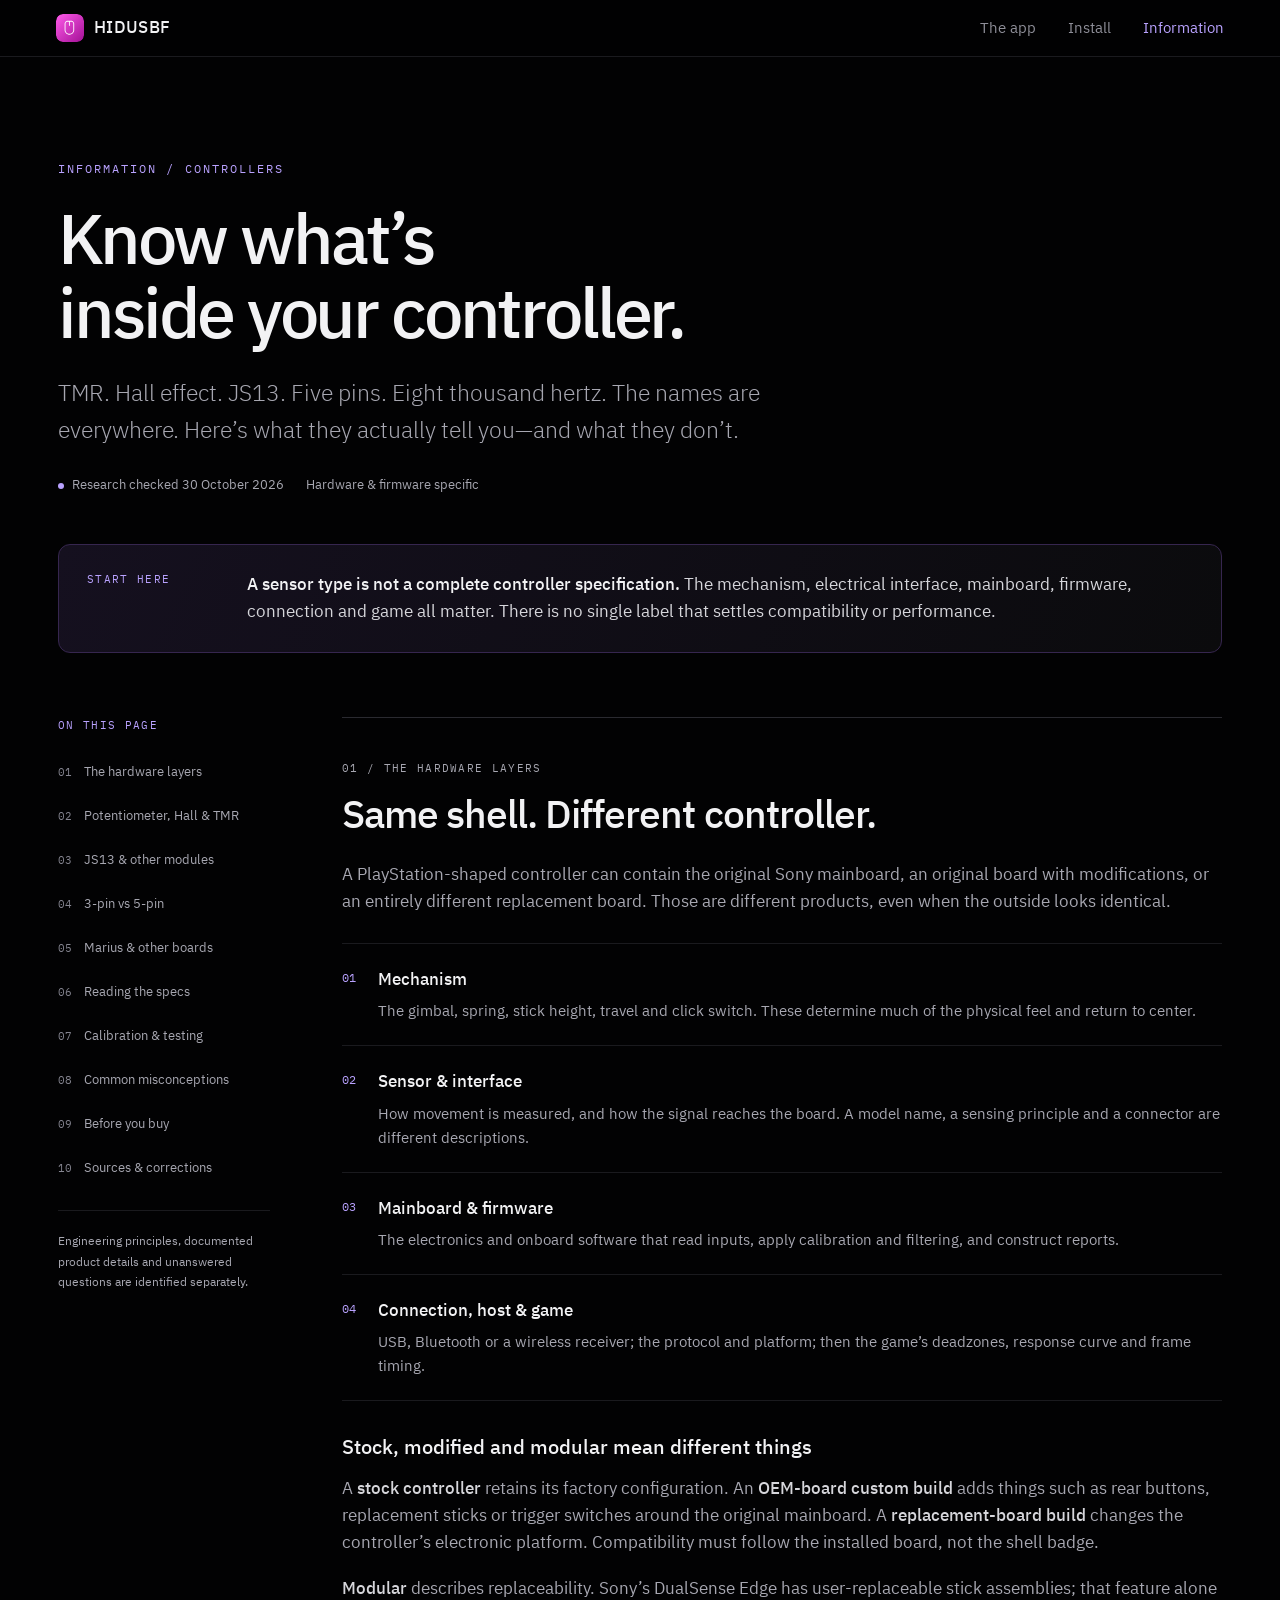
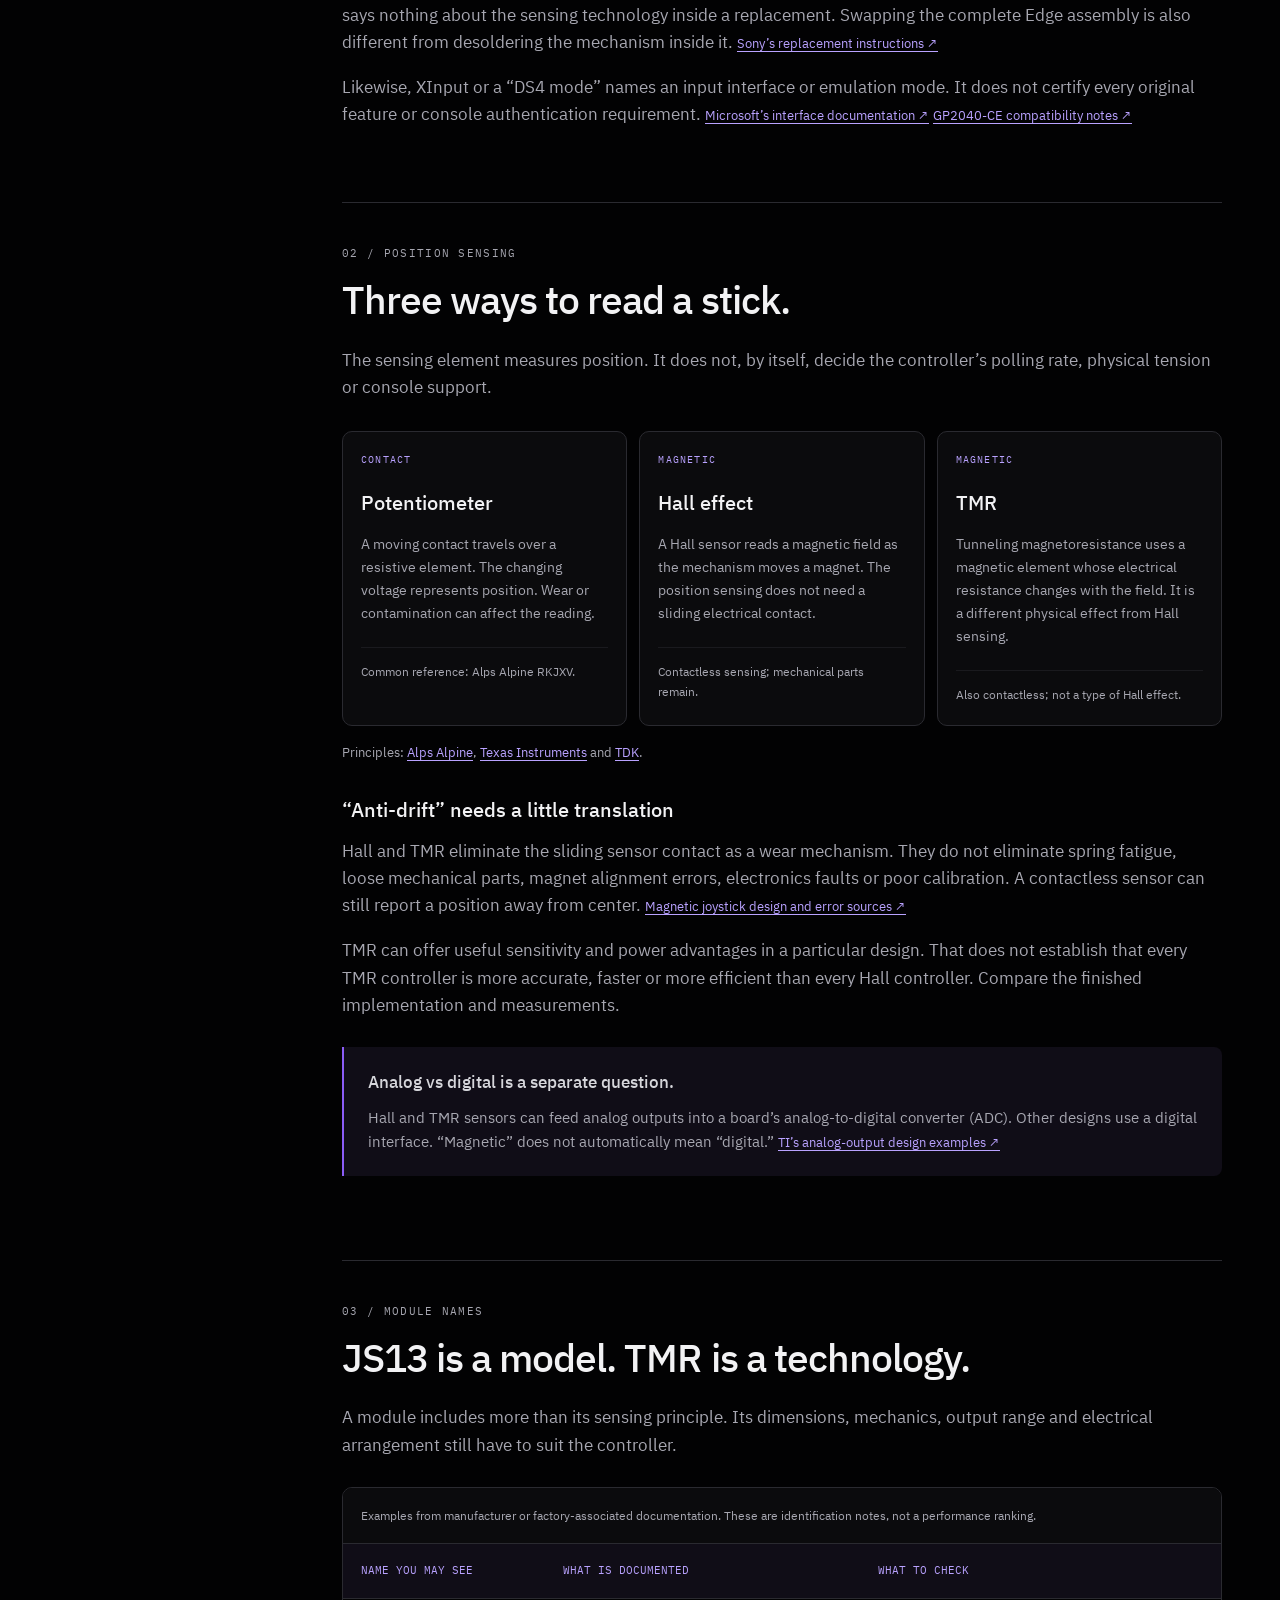
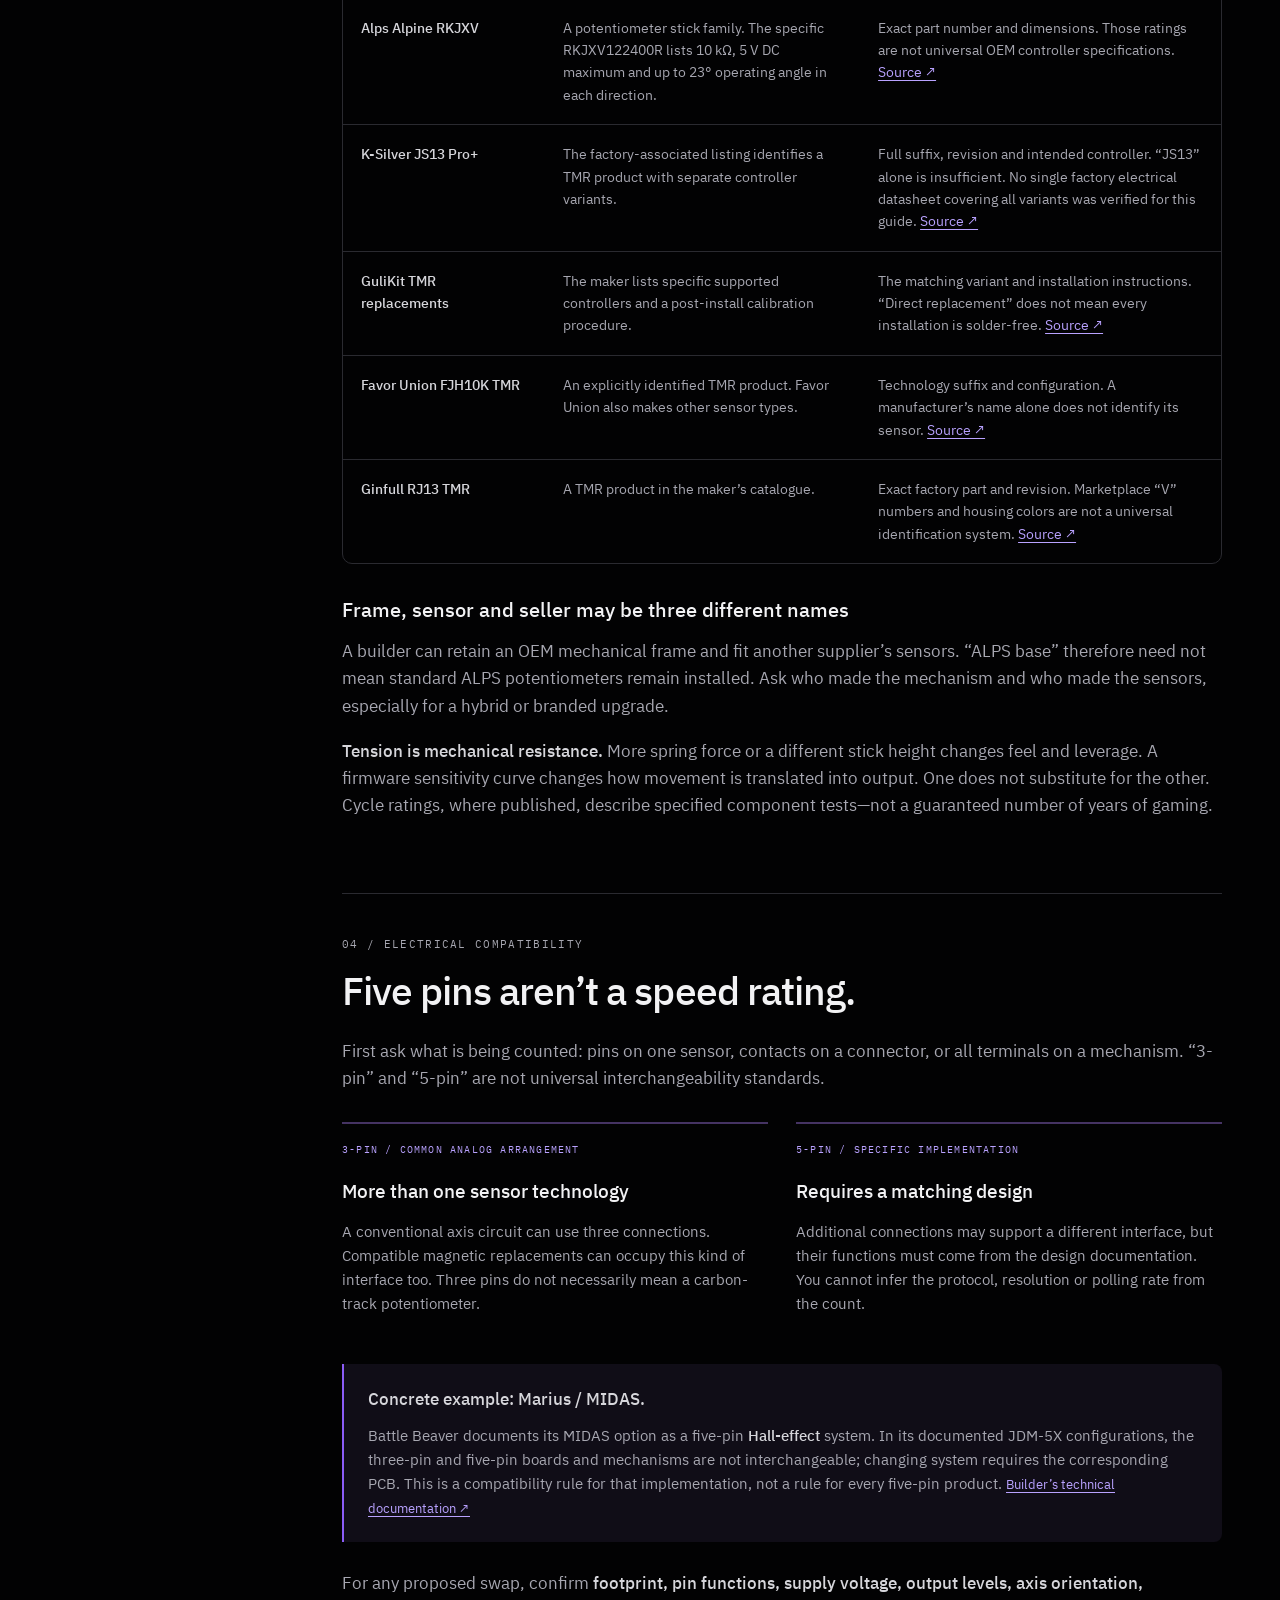
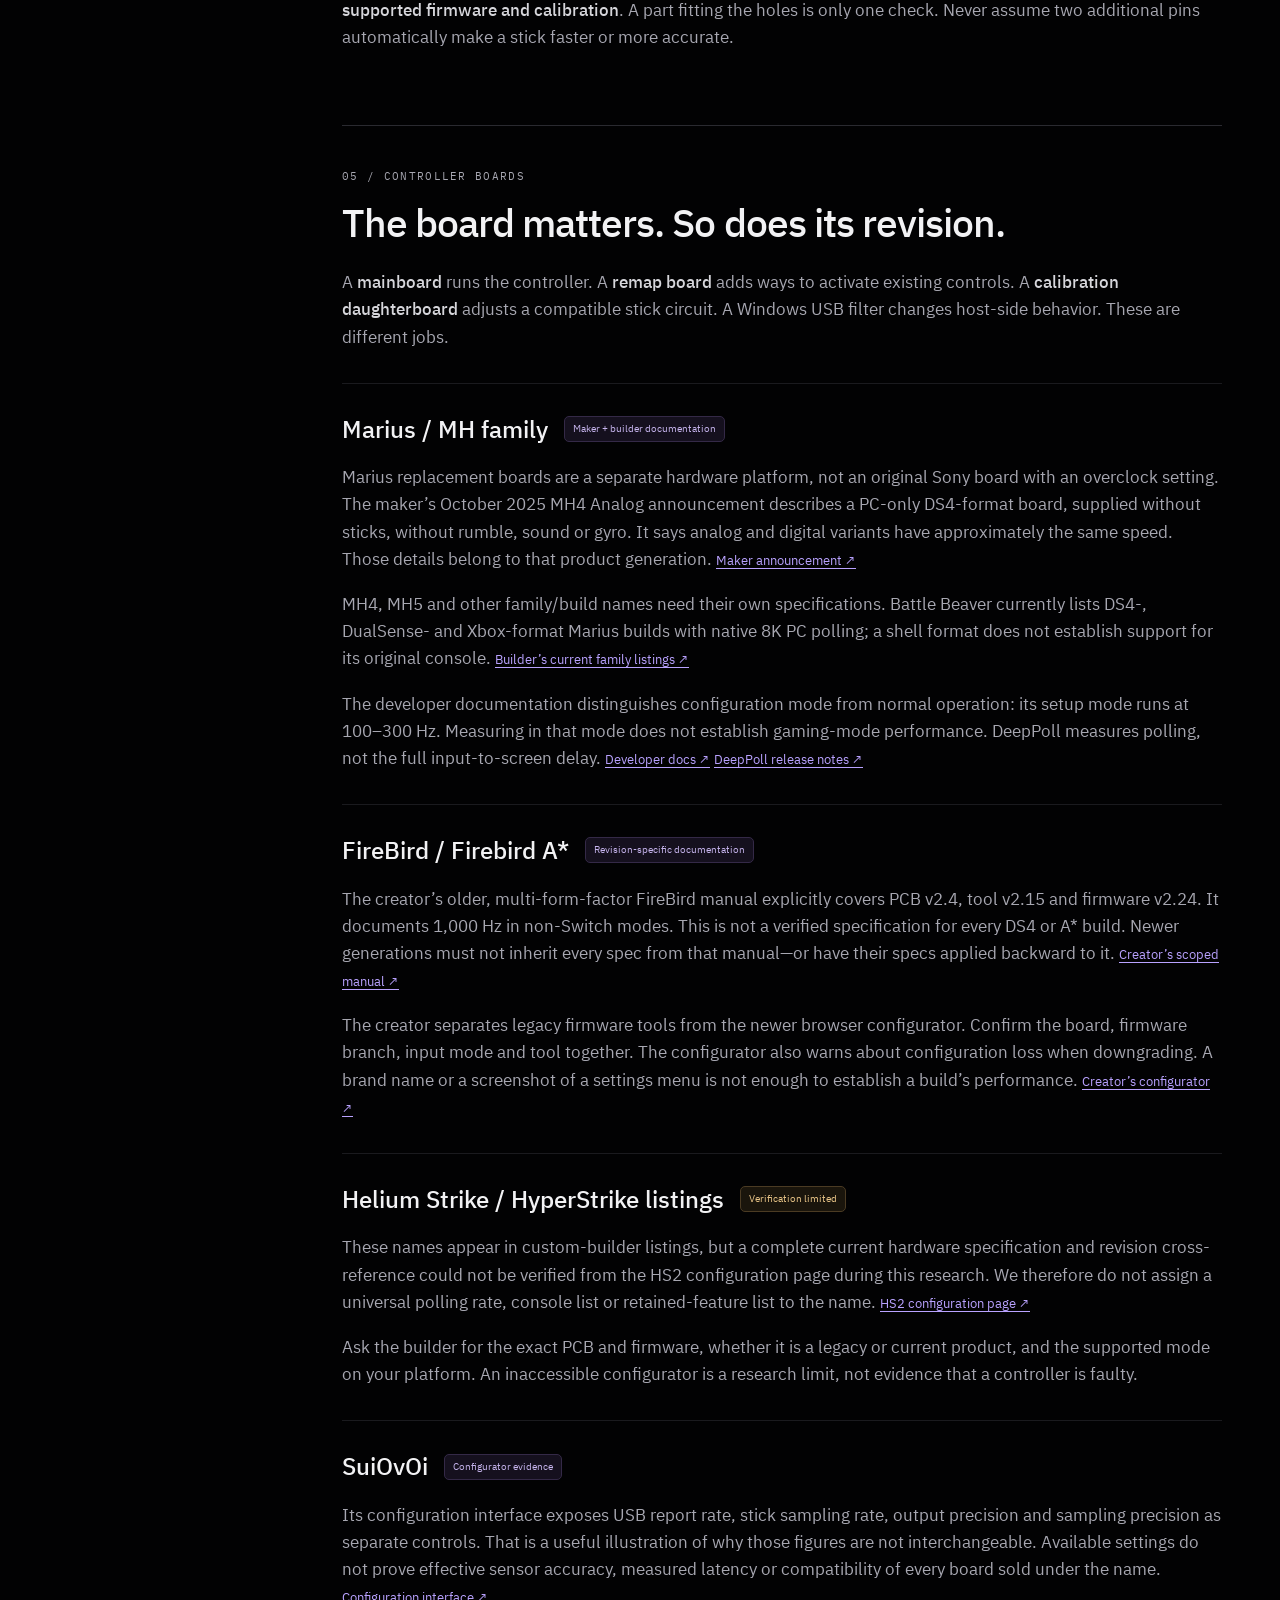
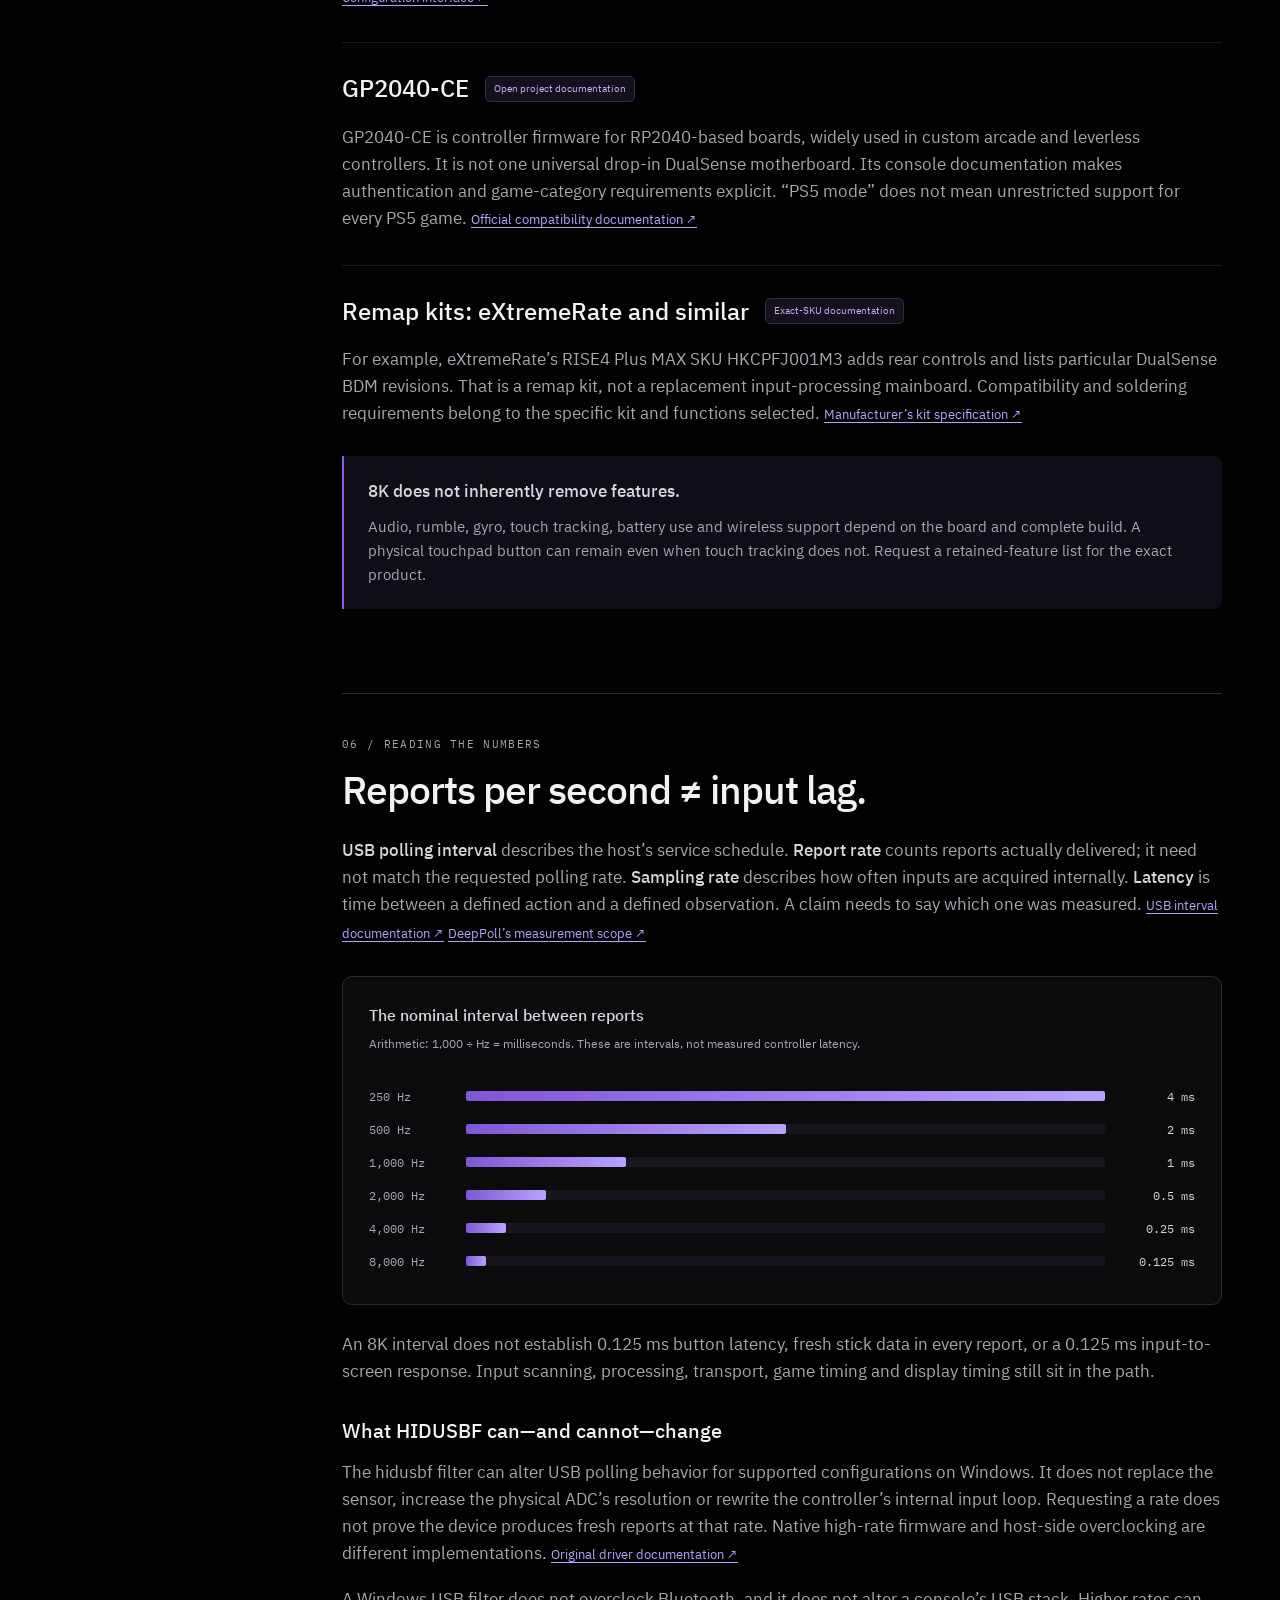
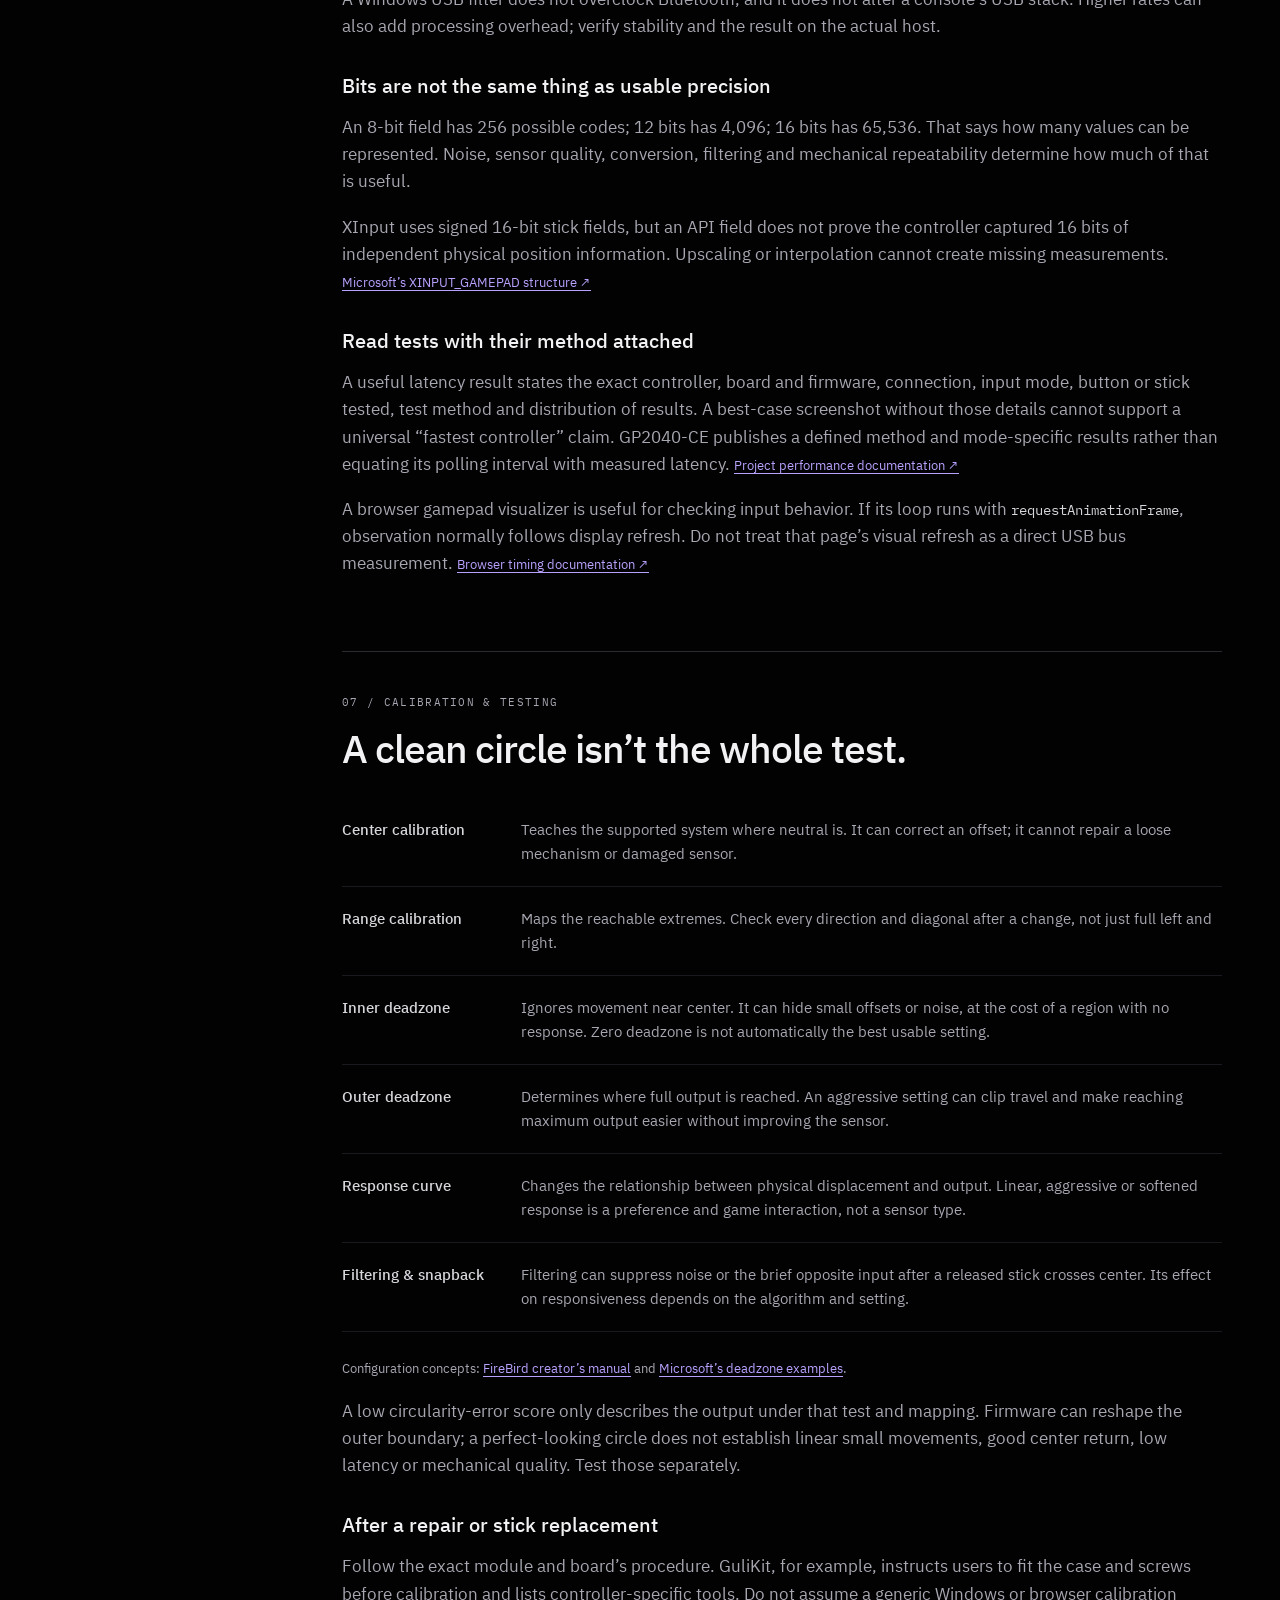
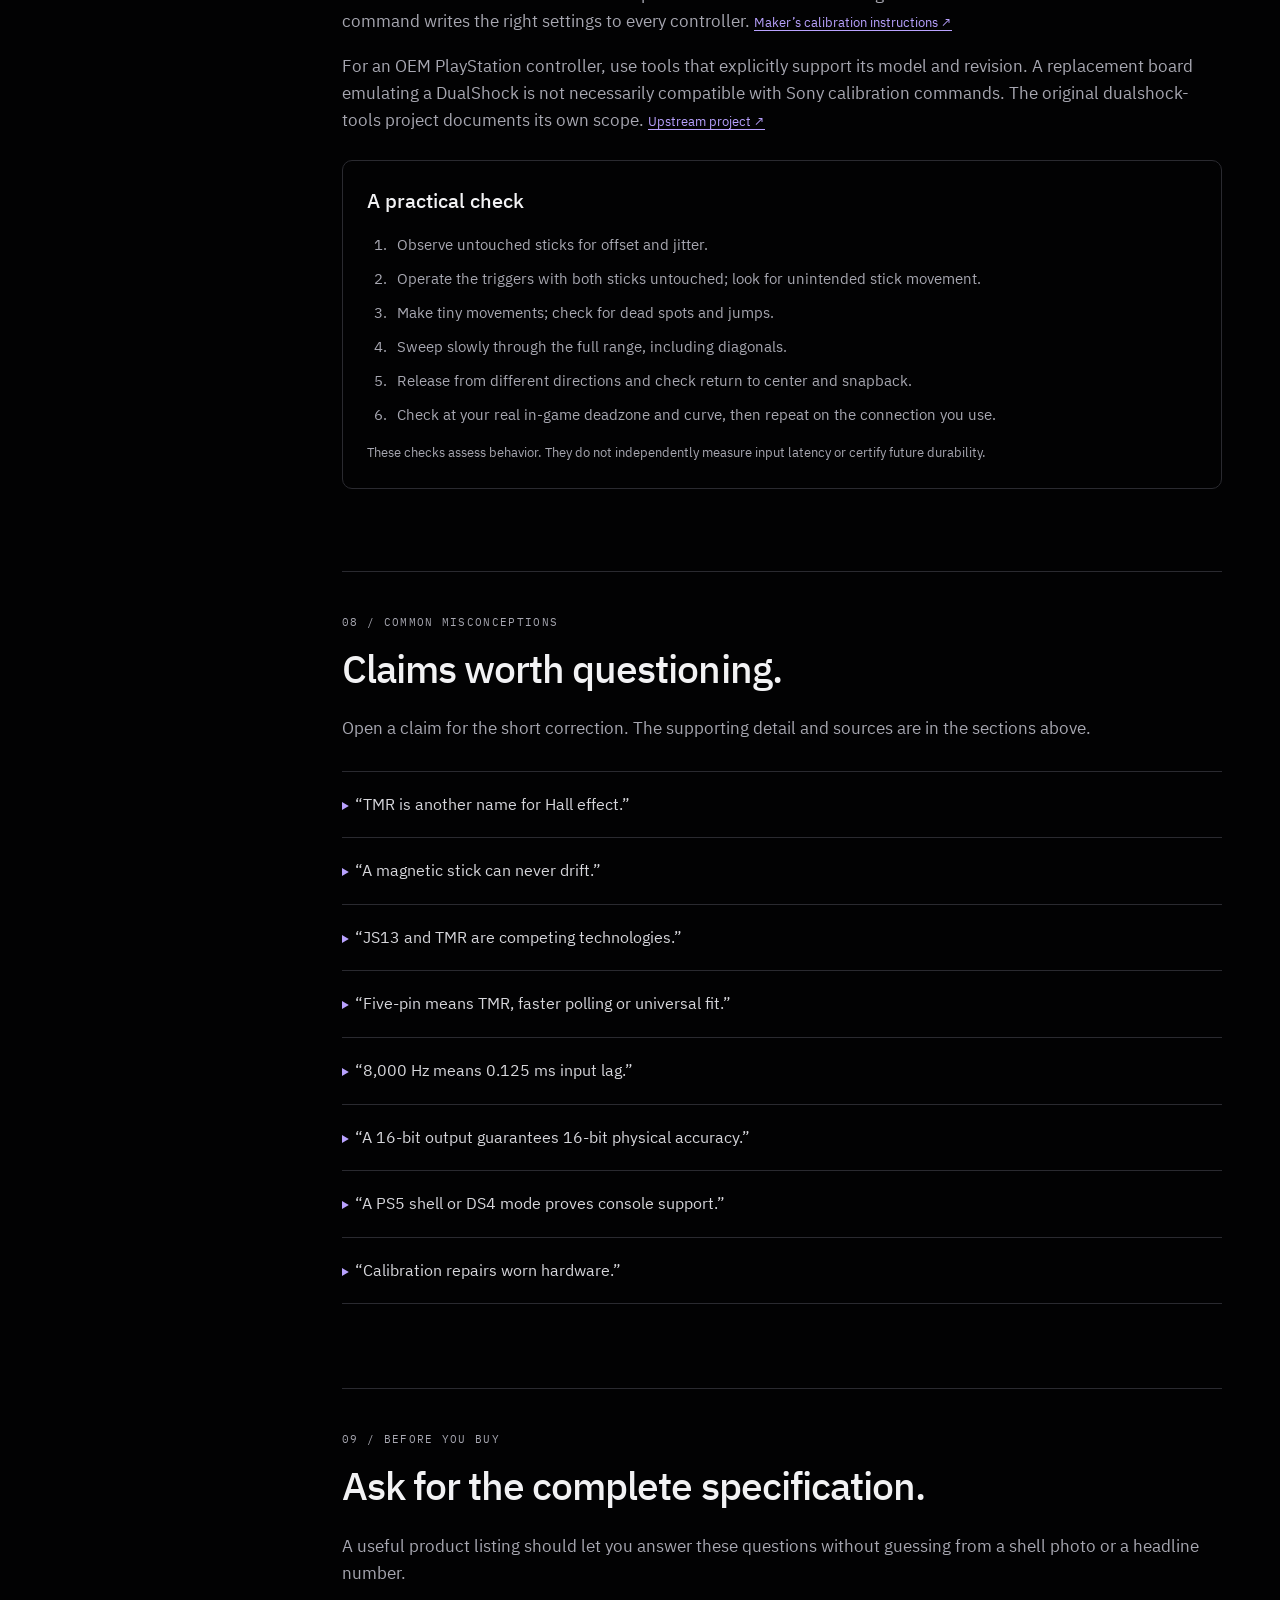
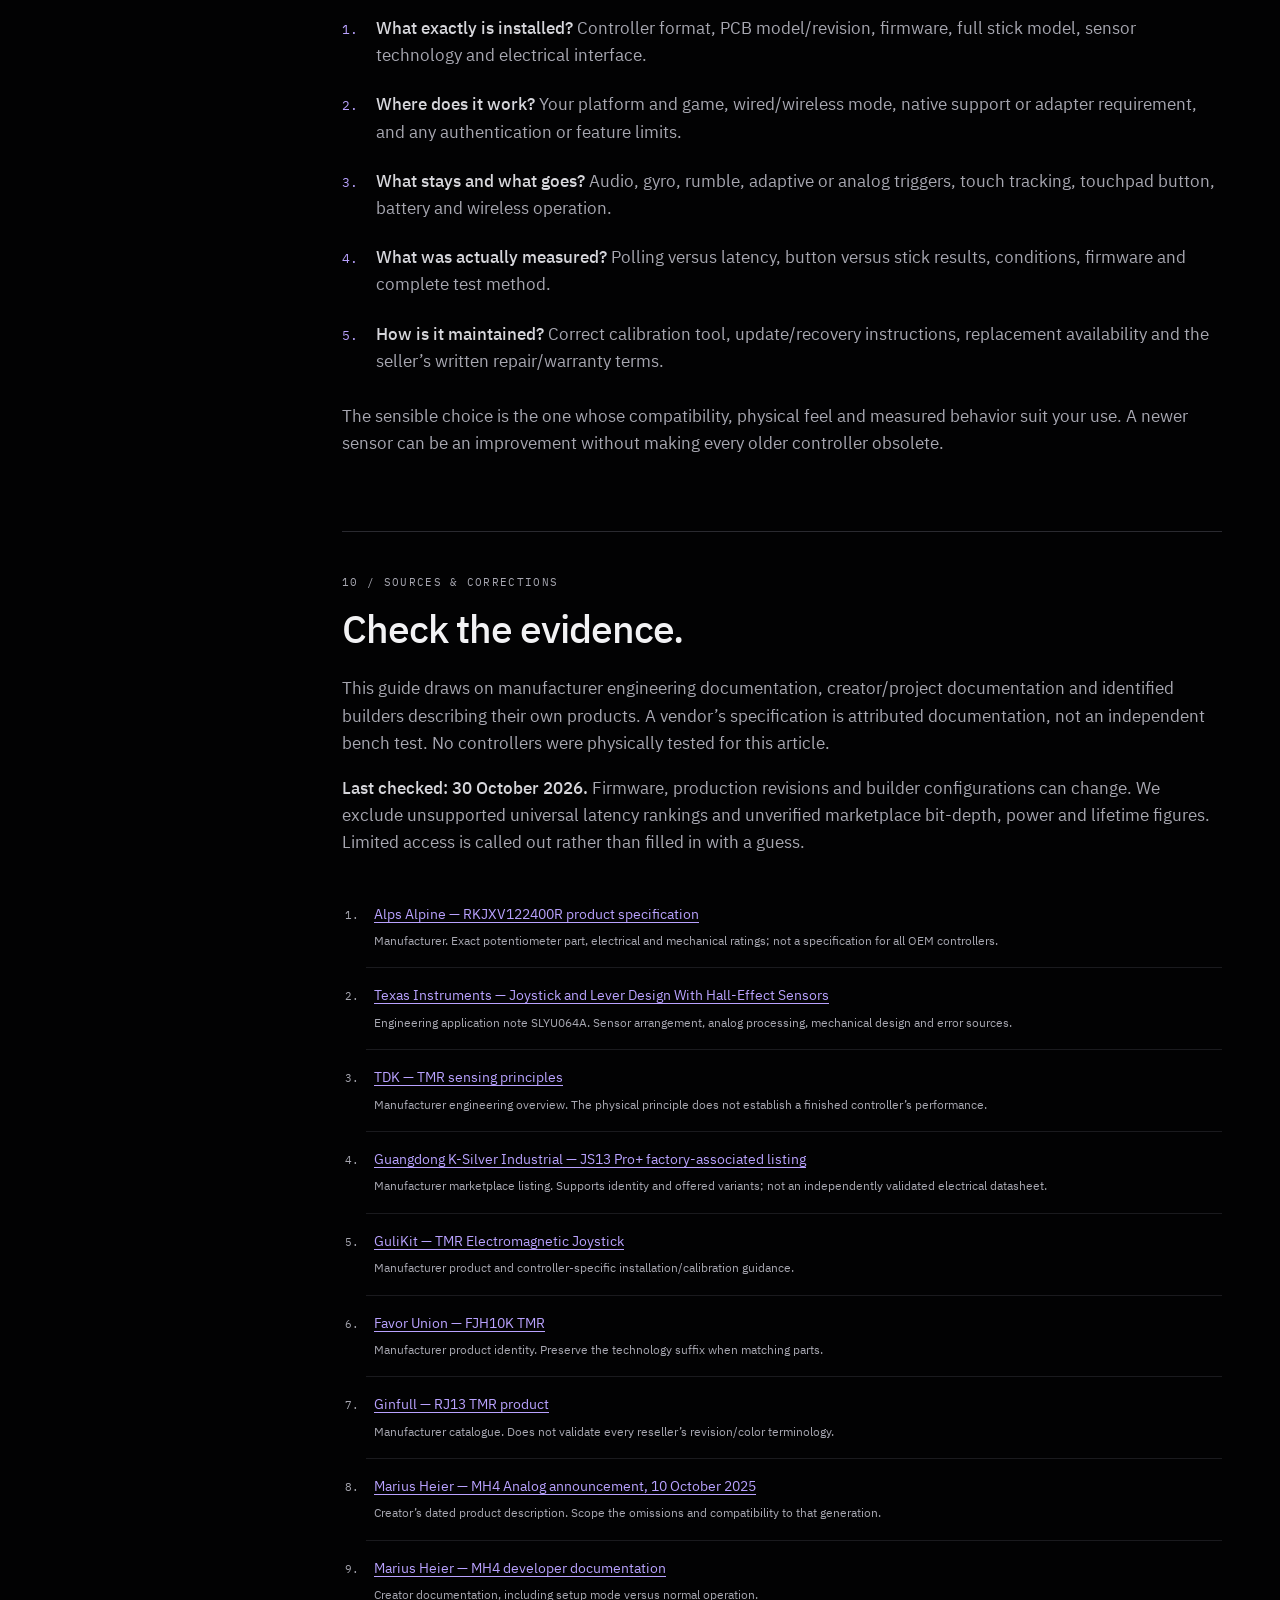
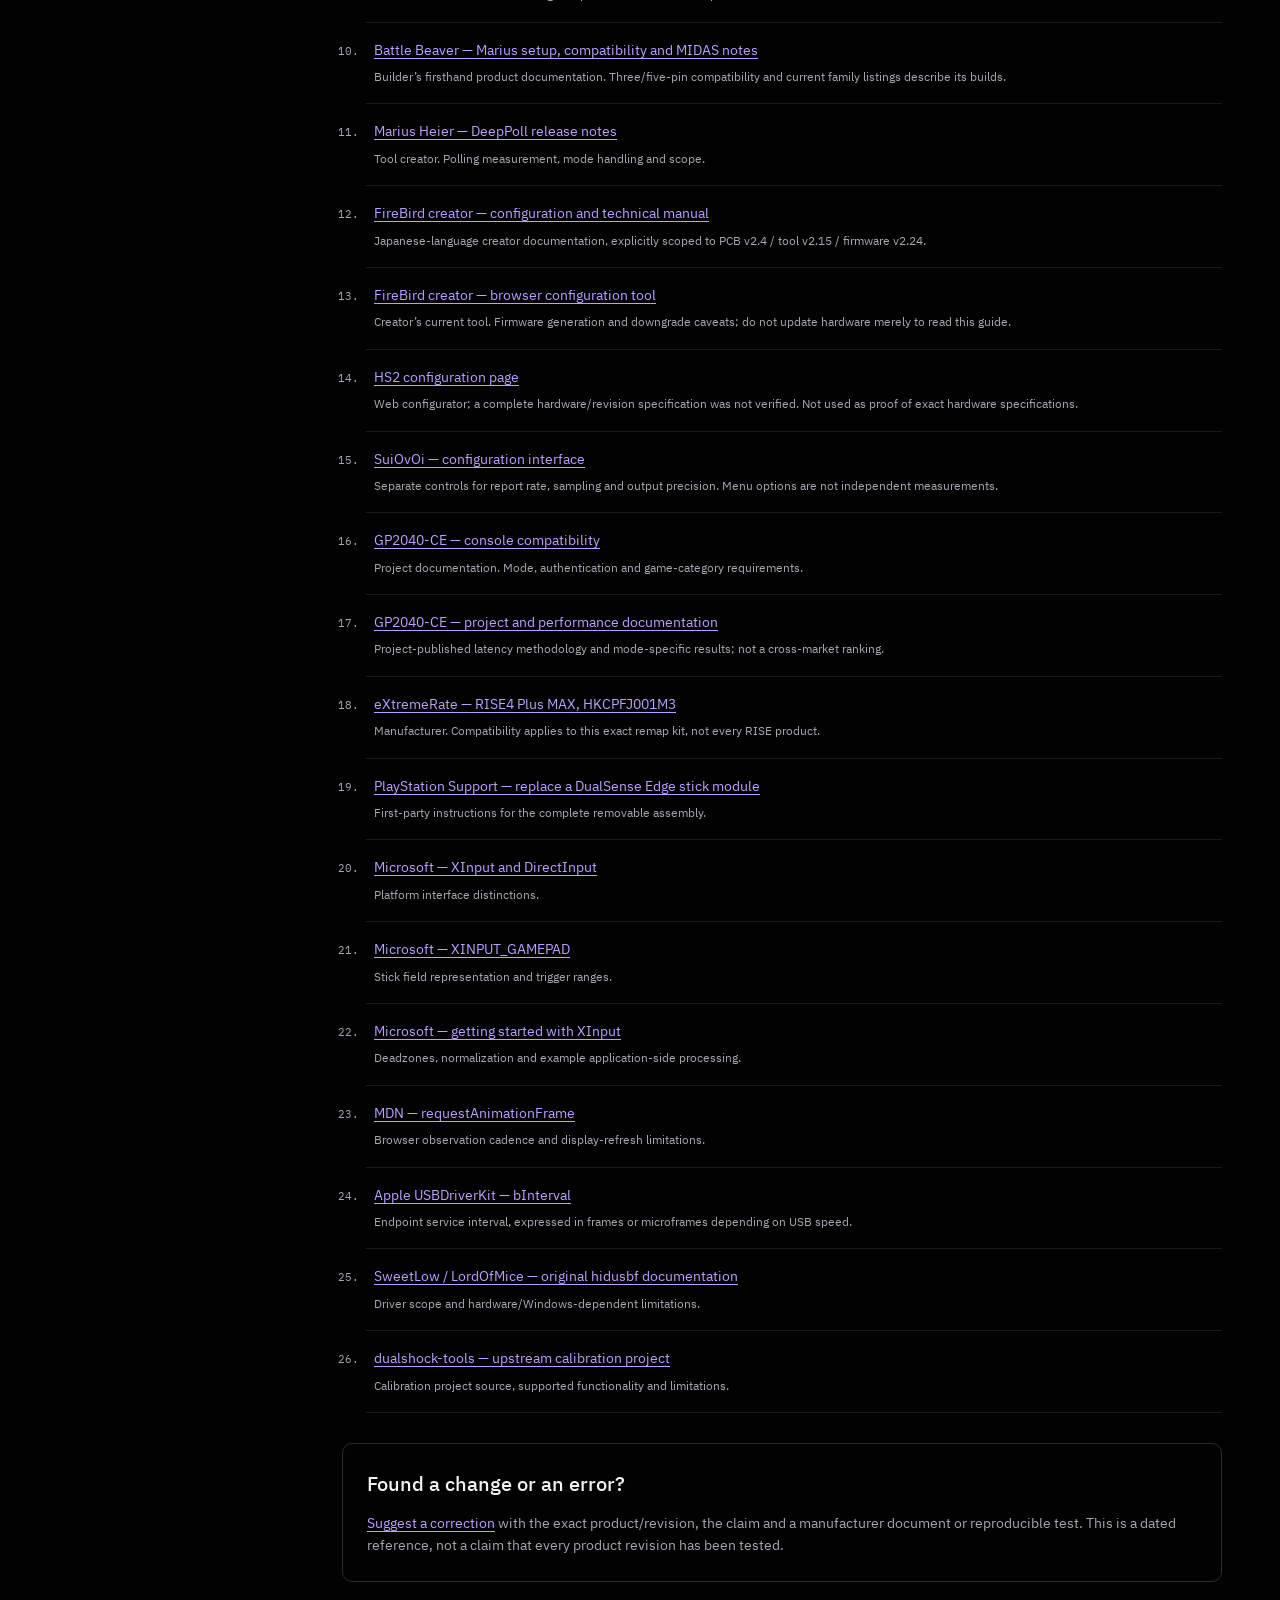
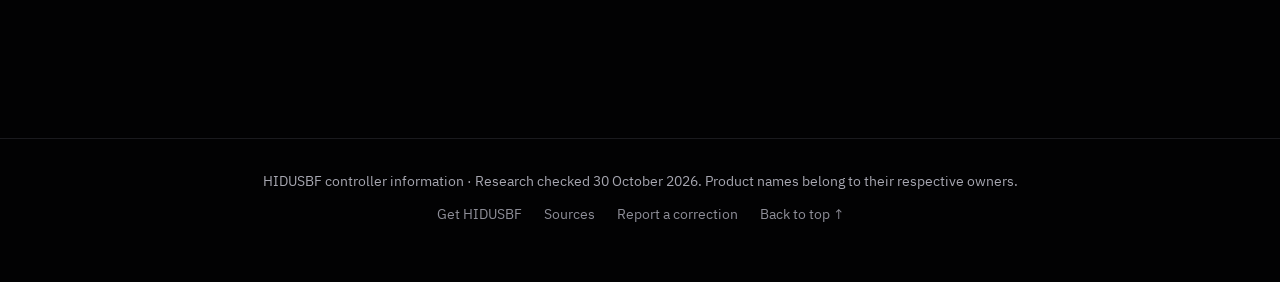
==== information/index.html @ b6a01c3c "Add sourced controller hardware information guide" ====
<!doctype html>
<html lang="en">
<head>
<meta charset="utf-8">
<meta name="viewport" content="width=device-width, initial-scale=1">
<title>Controller Information: TMR, Hall, JS13, 5-pin &amp; Boards | HIDUSBF</title>
<meta name="description" content="A sourced guide to controller sticks, TMR vs Hall effect, JS13, 3-pin and 5-pin interfaces, Marius and other boards, polling rates, latency and calibration.">
<meta name="theme-color" content="#020203">
<meta property="og:title" content="Controller information, without the guesswork | HIDUSBF">
<meta property="og:description" content="Understand the hardware behind the headlines. Stick sensors, board revisions, compatibility and the limits of performance claims.">
<meta property="og:url" content="https://hidusbf.app/information/">
<meta property="og:type" content="article">
<link rel="canonical" href="https://hidusbf.app/information/">
<link rel="icon" href="../assets/icon.svg" type="image/svg+xml">
<link rel="stylesheet" href="../style.css">
<link rel="stylesheet" href="information.css">
</head>
<body class="information-page">
<a class="skip-link" href="#content">Skip to content</a>
<header class="nav">
  <a class="brand" href="../"><img src="../assets/icon.svg" alt="" width="28" height="28">HIDUSBF</a>
  <nav aria-label="Main navigation">
    <a href="../">The app</a>
    <a href="../#install">Install</a>
    <a href="./" aria-current="page">Information</a>
  </nav>
</header>

<main id="content">
  <section class="info-hero" aria-labelledby="page-title">
    <p class="eyebrow mono">INFORMATION / CONTROLLERS</p>
    <h1 id="page-title">Know what’s<br>inside your controller.</h1>
    <p class="info-lede">TMR. Hall effect. JS13. Five pins. Eight thousand hertz. The names are everywhere. Here’s what they actually tell you—and what they don’t.</p>
    <div class="edition"><span class="edition-dot" aria-hidden="true"></span><span>Research checked <time datetime="2026-10-30">30 October 2026</time></span><span>Hardware &amp; firmware specific</span></div>
    <div class="takeaway"><p class="mono kicker">START HERE</p><p><strong>A sensor type is not a complete controller specification.</strong> The mechanism, electrical interface, mainboard, firmware, connection and game all matter. There is no single label that settles compatibility or performance.</p></div>
  </section>

  <div class="reading-layout">
    <aside class="contents">
      <nav aria-label="On this page">
        <p class="mono kicker">ON THIS PAGE</p>
        <a href="#basics"><span>01</span> The hardware layers</a>
        <a href="#sensors"><span>02</span> Potentiometer, Hall &amp; TMR</a>
        <a href="#modules"><span>03</span> JS13 &amp; other modules</a>
        <a href="#pins"><span>04</span> 3-pin vs 5-pin</a>
        <a href="#boards"><span>05</span> Marius &amp; other boards</a>
        <a href="#specs"><span>06</span> Reading the specs</a>
        <a href="#calibration"><span>07</span> Calibration &amp; testing</a>
        <a href="#myths"><span>08</span> Common misconceptions</a>
        <a href="#buying"><span>09</span> Before you buy</a>
        <a href="#sources"><span>10</span> Sources &amp; corrections</a>
      </nav>
      <p class="contents-note">Engineering principles, documented product details and unanswered questions are identified separately.</p>
    </aside>

    <article class="guide" aria-label="Controller hardware guide">
      <section id="basics" class="chapter">
        <p class="mono chapter-number">01 / THE HARDWARE LAYERS</p>
        <h2>Same shell. Different controller.</h2>
        <p>A PlayStation-shaped controller can contain the original Sony mainboard, an original board with modifications, or an entirely different replacement board. Those are different products, even when the outside looks identical.</p>
        <div class="layer-list">
          <div><span class="mono">01</span><div><h3>Mechanism</h3><p>The gimbal, spring, stick height, travel and click switch. These determine much of the physical feel and return to center.</p></div></div>
          <div><span class="mono">02</span><div><h3>Sensor &amp; interface</h3><p>How movement is measured, and how the signal reaches the board. A model name, a sensing principle and a connector are different descriptions.</p></div></div>
          <div><span class="mono">03</span><div><h3>Mainboard &amp; firmware</h3><p>The electronics and onboard software that read inputs, apply calibration and filtering, and construct reports.</p></div></div>
          <div><span class="mono">04</span><div><h3>Connection, host &amp; game</h3><p>USB, Bluetooth or a wireless receiver; the protocol and platform; then the game’s deadzones, response curve and frame timing.</p></div></div>
        </div>
        <h3>Stock, modified and modular mean different things</h3>
        <p>A <strong>stock controller</strong> retains its factory configuration. An <strong>OEM-board custom build</strong> adds things such as rear buttons, replacement sticks or trigger switches around the original mainboard. A <strong>replacement-board build</strong> changes the controller’s electronic platform. Compatibility must follow the installed board, not the shell badge.</p>
        <p><strong>Modular</strong> describes replaceability. Sony’s DualSense Edge has user-replaceable stick assemblies; that feature alone says nothing about the sensing technology inside a replacement. Swapping the complete Edge assembly is also different from desoldering the mechanism inside it. <a class="cite" href="#source-sony">Sony’s replacement instructions ↗</a></p>
        <p>Likewise, XInput or a “DS4 mode” names an input interface or emulation mode. It does not certify every original feature or console authentication requirement. <a class="cite" href="#source-xinput">Microsoft’s interface documentation ↗</a> <a class="cite" href="#source-gp2040">GP2040-CE compatibility notes ↗</a></p>
      </section>

      <section id="sensors" class="chapter">
        <p class="mono chapter-number">02 / POSITION SENSING</p>
        <h2>Three ways to read a stick.</h2>
        <p>The sensing element measures position. It does not, by itself, decide the controller’s polling rate, physical tension or console support.</p>
        <div class="sensor-grid">
          <div class="sensor-card"><p class="mono kicker">CONTACT</p><h3>Potentiometer</h3><p>A moving contact travels over a resistive element. The changing voltage represents position. Wear or contamination can affect the reading.</p><p class="sensor-foot">Common reference: Alps Alpine RKJXV.</p></div>
          <div class="sensor-card"><p class="mono kicker">MAGNETIC</p><h3>Hall effect</h3><p>A Hall sensor reads a magnetic field as the mechanism moves a magnet. The position sensing does not need a sliding electrical contact.</p><p class="sensor-foot">Contactless sensing; mechanical parts remain.</p></div>
          <div class="sensor-card"><p class="mono kicker">MAGNETIC</p><h3>TMR</h3><p>Tunneling magnetoresistance uses a magnetic element whose electrical resistance changes with the field. It is a different physical effect from Hall sensing.</p><p class="sensor-foot">Also contactless; not a type of Hall effect.</p></div>
        </div>
        <p class="source-line">Principles: <a href="#source-alps">Alps Alpine</a>, <a href="#source-ti">Texas Instruments</a> and <a href="#source-tdk">TDK</a>.</p>
        <h3>“Anti-drift” needs a little translation</h3>
        <p>Hall and TMR eliminate the sliding sensor contact as a wear mechanism. They do not eliminate spring fatigue, loose mechanical parts, magnet alignment errors, electronics faults or poor calibration. A contactless sensor can still report a position away from center. <a class="cite" href="#source-ti">Magnetic joystick design and error sources ↗</a></p>
        <p>TMR can offer useful sensitivity and power advantages in a particular design. That does not establish that every TMR controller is more accurate, faster or more efficient than every Hall controller. Compare the finished implementation and measurements.</p>
        <div class="callout"><strong>Analog vs digital is a separate question.</strong><p>Hall and TMR sensors can feed analog outputs into a board’s analog-to-digital converter (ADC). Other designs use a digital interface. “Magnetic” does not automatically mean “digital.” <a class="cite" href="#source-ti">TI’s analog-output design examples ↗</a></p></div>
      </section>

      <section id="modules" class="chapter">
        <p class="mono chapter-number">03 / MODULE NAMES</p>
        <h2>JS13 is a model. TMR is a technology.</h2>
        <p>A module includes more than its sensing principle. Its dimensions, mechanics, output range and electrical arrangement still have to suit the controller.</p>
        <div class="table-wrap" role="region" aria-label="Joystick module reference table" tabindex="0">
          <table><caption>Examples from manufacturer or factory-associated documentation. These are identification notes, not a performance ranking.</caption><thead><tr><th scope="col">Name you may see</th><th scope="col">What is documented</th><th scope="col">What to check</th></tr></thead><tbody>
            <tr><th scope="row">Alps Alpine RKJXV</th><td>A potentiometer stick family. The specific RKJXV122400R lists 10 kΩ, 5 V DC maximum and up to 23° operating angle in each direction.</td><td>Exact part number and dimensions. Those ratings are not universal OEM controller specifications. <a href="#source-alps">Source ↗</a></td></tr>
            <tr><th scope="row">K-Silver JS13 Pro+</th><td>The factory-associated listing identifies a TMR product with separate controller variants.</td><td>Full suffix, revision and intended controller. “JS13” alone is insufficient. No single factory electrical datasheet covering all variants was verified for this guide. <a href="#source-ksilver">Source ↗</a></td></tr>
            <tr><th scope="row">GuliKit TMR replacements</th><td>The maker lists specific supported controllers and a post-install calibration procedure.</td><td>The matching variant and installation instructions. “Direct replacement” does not mean every installation is solder-free. <a href="#source-gulikit">Source ↗</a></td></tr>
            <tr><th scope="row">Favor Union FJH10K TMR</th><td>An explicitly identified TMR product. Favor Union also makes other sensor types.</td><td>Technology suffix and configuration. A manufacturer’s name alone does not identify its sensor. <a href="#source-favor">Source ↗</a></td></tr>
            <tr><th scope="row">Ginfull RJ13 TMR</th><td>A TMR product in the maker’s catalogue.</td><td>Exact factory part and revision. Marketplace “V” numbers and housing colors are not a universal identification system. <a href="#source-ginfull">Source ↗</a></td></tr>
          </tbody></table>
        </div>
        <h3>Frame, sensor and seller may be three different names</h3>
        <p>A builder can retain an OEM mechanical frame and fit another supplier’s sensors. “ALPS base” therefore need not mean standard ALPS potentiometers remain installed. Ask who made the mechanism and who made the sensors, especially for a hybrid or branded upgrade.</p>
        <p><strong>Tension is mechanical resistance.</strong> More spring force or a different stick height changes feel and leverage. A firmware sensitivity curve changes how movement is translated into output. One does not substitute for the other. Cycle ratings, where published, describe specified component tests—not a guaranteed number of years of gaming.</p>
      </section>

      <section id="pins" class="chapter">
        <p class="mono chapter-number">04 / ELECTRICAL COMPATIBILITY</p>
        <h2>Five pins aren’t a speed rating.</h2>
        <p>First ask what is being counted: pins on one sensor, contacts on a connector, or all terminals on a mechanism. “3-pin” and “5-pin” are not universal interchangeability standards.</p>
        <div class="pin-comparison">
          <div><p class="mono kicker">3-PIN / COMMON ANALOG ARRANGEMENT</p><h3>More than one sensor technology</h3><p>A conventional axis circuit can use three connections. Compatible magnetic replacements can occupy this kind of interface too. Three pins do not necessarily mean a carbon-track potentiometer.</p></div>
          <div><p class="mono kicker">5-PIN / SPECIFIC IMPLEMENTATION</p><h3>Requires a matching design</h3><p>Additional connections may support a different interface, but their functions must come from the design documentation. You cannot infer the protocol, resolution or polling rate from the count.</p></div>
        </div>
        <div class="callout"><strong>Concrete example: Marius / MIDAS.</strong><p>Battle Beaver documents its MIDAS option as a five-pin <strong>Hall-effect</strong> system. In its documented JDM-5X configurations, the three-pin and five-pin boards and mechanisms are not interchangeable; changing system requires the corresponding PCB. This is a compatibility rule for that implementation, not a rule for every five-pin product. <a class="cite" href="#source-bb">Builder’s technical documentation ↗</a></p></div>
        <p>For any proposed swap, confirm <strong>footprint, pin functions, supply voltage, output levels, axis orientation, supported firmware and calibration</strong>. A part fitting the holes is only one check. Never assume two additional pins automatically make a stick faster or more accurate.</p>
      </section>

      <section id="boards" class="chapter">
        <p class="mono chapter-number">05 / CONTROLLER BOARDS</p>
        <h2>The board matters. So does its revision.</h2>
        <p>A <strong>mainboard</strong> runs the controller. A <strong>remap board</strong> adds ways to activate existing controls. A <strong>calibration daughterboard</strong> adjusts a compatible stick circuit. A Windows USB filter changes host-side behavior. These are different jobs.</p>
        <div class="board-entry"><div class="board-heading"><h3>Marius / MH family</h3><span class="evidence">Maker + builder documentation</span></div>
          <p>Marius replacement boards are a separate hardware platform, not an original Sony board with an overclock setting. The maker’s October 2025 MH4 Analog announcement describes a PC-only DS4-format board, supplied without sticks, without rumble, sound or gyro. It says analog and digital variants have approximately the same speed. Those details belong to that product generation. <a class="cite" href="#source-marius-product">Maker announcement ↗</a></p>
          <p>MH4, MH5 and other family/build names need their own specifications. Battle Beaver currently lists DS4-, DualSense- and Xbox-format Marius builds with native 8K PC polling; a shell format does not establish support for its original console. <a class="cite" href="#source-bb">Builder’s current family listings ↗</a></p>
          <p>The developer documentation distinguishes configuration mode from normal operation: its setup mode runs at 100–300 Hz. Measuring in that mode does not establish gaming-mode performance. DeepPoll measures polling, not the full input-to-screen delay. <a class="cite" href="#source-marius-dev">Developer docs ↗</a> <a class="cite" href="#source-deeppoll">DeepPoll release notes ↗</a></p>
        </div>
        <div class="board-entry"><div class="board-heading"><h3>FireBird / Firebird A*</h3><span class="evidence">Revision-specific documentation</span></div>
          <p>The creator’s older, multi-form-factor FireBird manual explicitly covers PCB v2.4, tool v2.15 and firmware v2.24. It documents 1,000 Hz in non-Switch modes. This is not a verified specification for every DS4 or A* build. Newer generations must not inherit every spec from that manual—or have their specs applied backward to it. <a class="cite" href="#source-firebird-manual">Creator’s scoped manual ↗</a></p>
          <p>The creator separates legacy firmware tools from the newer browser configurator. Confirm the board, firmware branch, input mode and tool together. The configurator also warns about configuration loss when downgrading. A brand name or a screenshot of a settings menu is not enough to establish a build’s performance. <a class="cite" href="#source-firebird-tool">Creator’s configurator ↗</a></p>
        </div>
        <div class="board-entry"><div class="board-heading"><h3>Helium Strike / HyperStrike listings</h3><span class="evidence limited">Verification limited</span></div>
          <p>These names appear in custom-builder listings, but a complete current hardware specification and revision cross-reference could not be verified from the HS2 configuration page during this research. We therefore do not assign a universal polling rate, console list or retained-feature list to the name. <a class="cite" href="#source-hs2">HS2 configuration page ↗</a></p>
          <p>Ask the builder for the exact PCB and firmware, whether it is a legacy or current product, and the supported mode on your platform. An inaccessible configurator is a research limit, not evidence that a controller is faulty.</p>
        </div>
        <div class="board-entry"><div class="board-heading"><h3>SuiOvOi</h3><span class="evidence">Configurator evidence</span></div>
          <p>Its configuration interface exposes USB report rate, stick sampling rate, output precision and sampling precision as separate controls. That is a useful illustration of why those figures are not interchangeable. Available settings do not prove effective sensor accuracy, measured latency or compatibility of every board sold under the name. <a class="cite" href="#source-suiovoi">Configuration interface ↗</a></p>
        </div>
        <div class="board-entry"><div class="board-heading"><h3>GP2040-CE</h3><span class="evidence">Open project documentation</span></div>
          <p>GP2040-CE is controller firmware for RP2040-based boards, widely used in custom arcade and leverless controllers. It is not one universal drop-in DualSense motherboard. Its console documentation makes authentication and game-category requirements explicit. “PS5 mode” does not mean unrestricted support for every PS5 game. <a class="cite" href="#source-gp2040">Official compatibility documentation ↗</a></p>
        </div>
        <div class="board-entry"><div class="board-heading"><h3>Remap kits: eXtremeRate and similar</h3><span class="evidence">Exact-SKU documentation</span></div>
          <p>For example, eXtremeRate’s RISE4 Plus MAX SKU HKCPFJ001M3 adds rear controls and lists particular DualSense BDM revisions. That is a remap kit, not a replacement input-processing mainboard. Compatibility and soldering requirements belong to the specific kit and functions selected. <a class="cite" href="#source-extremerate">Manufacturer’s kit specification ↗</a></p>
        </div>
        <div class="callout"><strong>8K does not inherently remove features.</strong><p>Audio, rumble, gyro, touch tracking, battery use and wireless support depend on the board and complete build. A physical touchpad button can remain even when touch tracking does not. Request a retained-feature list for the exact product.</p></div>
      </section>

      <section id="specs" class="chapter">
        <p class="mono chapter-number">06 / READING THE NUMBERS</p>
        <h2>Reports per second ≠ input lag.</h2>
        <p><strong>USB polling interval</strong> describes the host’s service schedule. <strong>Report rate</strong> counts reports actually delivered; it need not match the requested polling rate. <strong>Sampling rate</strong> describes how often inputs are acquired internally. <strong>Latency</strong> is time between a defined action and a defined observation. A claim needs to say which one was measured. <a class="cite" href="#source-usb">USB interval documentation ↗</a> <a class="cite" href="#source-deeppoll">DeepPoll’s measurement scope ↗</a></p>
        <figure class="rate-figure">
          <figcaption><strong>The nominal interval between reports</strong><span>Arithmetic: 1,000 ÷ Hz = milliseconds. These are intervals, not measured controller latency.</span></figcaption>
          <div class="rate-row"><span>250 Hz</span><span class="rate-track"><span style="--bar:100%"></span></span><strong>4 ms</strong></div>
          <div class="rate-row"><span>500 Hz</span><span class="rate-track"><span style="--bar:50%"></span></span><strong>2 ms</strong></div>
          <div class="rate-row"><span>1,000 Hz</span><span class="rate-track"><span style="--bar:25%"></span></span><strong>1 ms</strong></div>
          <div class="rate-row"><span>2,000 Hz</span><span class="rate-track"><span style="--bar:12.5%"></span></span><strong>0.5 ms</strong></div>
          <div class="rate-row"><span>4,000 Hz</span><span class="rate-track"><span style="--bar:6.25%"></span></span><strong>0.25 ms</strong></div>
          <div class="rate-row"><span>8,000 Hz</span><span class="rate-track"><span style="--bar:3.125%"></span></span><strong>0.125 ms</strong></div>
        </figure>
        <p>An 8K interval does not establish 0.125 ms button latency, fresh stick data in every report, or a 0.125 ms input-to-screen response. Input scanning, processing, transport, game timing and display timing still sit in the path.</p>
        <h3>What HIDUSBF can—and cannot—change</h3>
        <p>The hidusbf filter can alter USB polling behavior for supported configurations on Windows. It does not replace the sensor, increase the physical ADC’s resolution or rewrite the controller’s internal input loop. Requesting a rate does not prove the device produces fresh reports at that rate. Native high-rate firmware and host-side overclocking are different implementations. <a class="cite" href="#source-hidusbf">Original driver documentation ↗</a></p>
        <p>A Windows USB filter does not overclock Bluetooth, and it does not alter a console’s USB stack. Higher rates can also add processing overhead; verify stability and the result on the actual host.</p>
        <h3>Bits are not the same thing as usable precision</h3>
        <p>An 8-bit field has 256 possible codes; 12 bits has 4,096; 16 bits has 65,536. That says how many values can be represented. Noise, sensor quality, conversion, filtering and mechanical repeatability determine how much of that is useful.</p>
        <p>XInput uses signed 16-bit stick fields, but an API field does not prove the controller captured 16 bits of independent physical position information. Upscaling or interpolation cannot create missing measurements. <a class="cite" href="#source-xinput-structure">Microsoft’s XINPUT_GAMEPAD structure ↗</a></p>
        <h3>Read tests with their method attached</h3>
        <p>A useful latency result states the exact controller, board and firmware, connection, input mode, button or stick tested, test method and distribution of results. A best-case screenshot without those details cannot support a universal “fastest controller” claim. GP2040-CE publishes a defined method and mode-specific results rather than equating its polling interval with measured latency. <a class="cite" href="#source-gp2040-performance">Project performance documentation ↗</a></p>
        <p>A browser gamepad visualizer is useful for checking input behavior. If its loop runs with <code>requestAnimationFrame</code>, observation normally follows display refresh. Do not treat that page’s visual refresh as a direct USB bus measurement. <a class="cite" href="#source-raf">Browser timing documentation ↗</a></p>
      </section>

      <section id="calibration" class="chapter">
        <p class="mono chapter-number">07 / CALIBRATION &amp; TESTING</p>
        <h2>A clean circle isn’t the whole test.</h2>
        <dl class="terms">
          <div><dt>Center calibration</dt><dd>Teaches the supported system where neutral is. It can correct an offset; it cannot repair a loose mechanism or damaged sensor.</dd></div>
          <div><dt>Range calibration</dt><dd>Maps the reachable extremes. Check every direction and diagonal after a change, not just full left and right.</dd></div>
          <div><dt>Inner deadzone</dt><dd>Ignores movement near center. It can hide small offsets or noise, at the cost of a region with no response. Zero deadzone is not automatically the best usable setting.</dd></div>
          <div><dt>Outer deadzone</dt><dd>Determines where full output is reached. An aggressive setting can clip travel and make reaching maximum output easier without improving the sensor.</dd></div>
          <div><dt>Response curve</dt><dd>Changes the relationship between physical displacement and output. Linear, aggressive or softened response is a preference and game interaction, not a sensor type.</dd></div>
          <div><dt>Filtering &amp; snapback</dt><dd>Filtering can suppress noise or the brief opposite input after a released stick crosses center. Its effect on responsiveness depends on the algorithm and setting.</dd></div>
        </dl>
        <p class="source-line">Configuration concepts: <a href="#source-firebird-manual">FireBird creator’s manual</a> and <a href="#source-xinput-deadzone">Microsoft’s deadzone examples</a>.</p>
        <p>A low circularity-error score only describes the output under that test and mapping. Firmware can reshape the outer boundary; a perfect-looking circle does not establish linear small movements, good center return, low latency or mechanical quality. Test those separately.</p>
        <h3>After a repair or stick replacement</h3>
        <p>Follow the exact module and board’s procedure. GuliKit, for example, instructs users to fit the case and screws before calibration and lists controller-specific tools. Do not assume a generic Windows or browser calibration command writes the right settings to every controller. <a class="cite" href="#source-gulikit">Maker’s calibration instructions ↗</a></p>
        <p>For an OEM PlayStation controller, use tools that explicitly support its model and revision. A replacement board emulating a DualShock is not necessarily compatible with Sony calibration commands. The original dualshock-tools project documents its own scope. <a class="cite" href="#source-dualshock">Upstream project ↗</a></p>
        <div class="check-panel"><h3>A practical check</h3><ol><li>Observe untouched sticks for offset and jitter.</li><li>Operate the triggers with both sticks untouched; look for unintended stick movement.</li><li>Make tiny movements; check for dead spots and jumps.</li><li>Sweep slowly through the full range, including diagonals.</li><li>Release from different directions and check return to center and snapback.</li><li>Check at your real in-game deadzone and curve, then repeat on the connection you use.</li></ol><p>These checks assess behavior. They do not independently measure input latency or certify future durability.</p></div>
      </section>

      <section id="myths" class="chapter">
        <p class="mono chapter-number">08 / COMMON MISCONCEPTIONS</p>
        <h2>Claims worth questioning.</h2>
        <p>Open a claim for the short correction. The supporting detail and sources are in the sections above.</p>
        <div class="myth-list">
          <details><summary>“TMR is another name for Hall effect.”</summary><p>Both sense magnetic fields, but use different physical effects. Neither term specifies the entire stick or controller. <a href="#sensors">Read about the sensors →</a></p></details>
          <details><summary>“A magnetic stick can never drift.”</summary><p>Contactless sensing removes a source of wear. It does not stop mechanical wear, calibration errors or other failures. “Drift-resistant” is a more useful description than a lifetime guarantee. <a href="#sensors">What anti-drift means →</a></p></details>
          <details><summary>“JS13 and TMR are competing technologies.”</summary><p>JS13 is a model-family designation; JS13 Pro+ is offered as TMR. Specify the complete part and controller variant. <a href="#modules">Module names explained →</a></p></details>
          <details><summary>“Five-pin means TMR, faster polling or universal fit.”</summary><p>Pin count establishes none of those things. The documented MIDAS five-pin example uses Hall sensing and its matching Marius board. <a href="#pins">Check the interface →</a></p></details>
          <details><summary>“8,000 Hz means 0.125 ms input lag.”</summary><p>0.125 ms is the nominal report interval. Latency requires a measurement with defined endpoints. Buttons and sticks may also have different processing paths. <a href="#specs">Read the numbers →</a></p></details>
          <details><summary>“A 16-bit output guarantees 16-bit physical accuracy.”</summary><p>Output format, sensor resolution and effective precision are different. Filling a larger field cannot recover input detail that was never measured. <a href="#specs">Bits and usable precision →</a></p></details>
          <details><summary>“A PS5 shell or DS4 mode proves console support.”</summary><p>A replacement board has its own protocol and authentication requirements. Check the exact console and game category, including any adapter requirement. <a href="#boards">Board compatibility →</a></p></details>
          <details><summary>“Calibration repairs worn hardware.”</summary><p>Calibration changes how readings are interpreted. It cannot replace damaged contacts, worn plastic or a weak spring, and a large deadzone can conceal a problem. <a href="#calibration">Calibration limits →</a></p></details>
        </div>
      </section>

      <section id="buying" class="chapter">
        <p class="mono chapter-number">09 / BEFORE YOU BUY</p>
        <h2>Ask for the complete specification.</h2>
        <p>A useful product listing should let you answer these questions without guessing from a shell photo or a headline number.</p>
        <ol class="buying-list"><li><strong>What exactly is installed?</strong> Controller format, PCB model/revision, firmware, full stick model, sensor technology and electrical interface.</li><li><strong>Where does it work?</strong> Your platform and game, wired/wireless mode, native support or adapter requirement, and any authentication or feature limits.</li><li><strong>What stays and what goes?</strong> Audio, gyro, rumble, adaptive or analog triggers, touch tracking, touchpad button, battery and wireless operation.</li><li><strong>What was actually measured?</strong> Polling versus latency, button versus stick results, conditions, firmware and complete test method.</li><li><strong>How is it maintained?</strong> Correct calibration tool, update/recovery instructions, replacement availability and the seller’s written repair/warranty terms.</li></ol>
        <p>The sensible choice is the one whose compatibility, physical feel and measured behavior suit your use. A newer sensor can be an improvement without making every older controller obsolete.</p>
      </section>

      <section id="sources" class="chapter source-chapter">
        <p class="mono chapter-number">10 / SOURCES &amp; CORRECTIONS</p>
        <h2>Check the evidence.</h2>
        <p>This guide draws on manufacturer engineering documentation, creator/project documentation and identified builders describing their own products. A vendor’s specification is attributed documentation, not an independent bench test. No controllers were physically tested for this article.</p>
        <p><strong>Last checked: 30 October 2026.</strong> Firmware, production revisions and builder configurations can change. We exclude unsupported universal latency rankings and unverified marketplace bit-depth, power and lifetime figures. Limited access is called out rather than filled in with a guess.</p>
        <ol class="source-list">
          <li id="source-alps"><a href="https://tech.alpsalpine.com/e/products/detail/RKJXV122400R/">Alps Alpine — RKJXV122400R product specification</a><p>Manufacturer. Exact potentiometer part, electrical and mechanical ratings; not a specification for all OEM controllers.</p></li>
          <li id="source-ti"><a href="https://www.ti.com/lit/pdf/slyu064">Texas Instruments — Joystick and Lever Design With Hall-Effect Sensors</a><p>Engineering application note SLYU064A. Sensor arrangement, analog processing, mechanical design and error sources.</p></li>
          <li id="source-tdk"><a href="https://product.tdk.com/en/techlibrary/productoverview/tmr-angle-sensors.html">TDK — TMR sensing principles</a><p>Manufacturer engineering overview. The physical principle does not establish a finished controller’s performance.</p></li>
          <li id="source-ksilver"><a href="https://germany.alibaba.com/product-detail/K-SILVER-JS13-PRO-TMR-Joystick_1601621223047.html">Guangdong K-Silver Industrial — JS13 Pro+ factory-associated listing</a><p>Manufacturer marketplace listing. Supports identity and offered variants; not an independently validated electrical datasheet.</p></li>
          <li id="source-gulikit"><a href="https://www.gulikit.com/productinfo/1251251.html">GuliKit — TMR Electromagnetic Joystick</a><p>Manufacturer product and controller-specific installation/calibration guidance.</p></li>
          <li id="source-favor"><a href="https://www.favor-union.com/en/catalog/Joystick/JoyStick-TMR/FJH10K-TMR-/">Favor Union — FJH10K TMR</a><p>Manufacturer product identity. Preserve the technology suffix when matching parts.</p></li>
          <li id="source-ginfull"><a href="https://www.ginfull.com/en/products/295.html">Ginfull — RJ13 TMR product</a><p>Manufacturer catalogue. Does not validate every reseller’s revision/color terminology.</p></li>
          <li id="source-marius-product"><a href="https://www.patreon.com/mariusheier/posts/new-product-mh4-140932940">Marius Heier — MH4 Analog announcement, 10 October 2025</a><p>Creator’s dated product description. Scope the omissions and compatibility to that generation.</p></li>
          <li id="source-marius-dev"><a href="https://developer.mariusheier.com/">Marius Heier — MH4 developer documentation</a><p>Creator documentation, including setup mode versus normal operation.</p></li>
          <li id="source-bb"><a href="https://battlebeavercustoms.com/pages/marius-advanced-calibration">Battle Beaver — Marius setup, compatibility and MIDAS notes</a><p>Builder’s firsthand product documentation. Three/five-pin compatibility and current family listings describe its builds.</p></li>
          <li id="source-deeppoll"><a href="https://github.com/MariusHeier/deeppoll/releases">Marius Heier — DeepPoll release notes</a><p>Tool creator. Polling measurement, mode handling and scope.</p></li>
          <li id="source-firebird-manual"><a href="https://blog.bzl-web.com/entry/2023/12/19/024328">FireBird creator — configuration and technical manual</a><p>Japanese-language creator documentation, explicitly scoped to PCB v2.4 / tool v2.15 / firmware v2.24.</p></li>
          <li id="source-firebird-tool"><a href="https://bzl-web.com/tool/firebird/">FireBird creator — browser configuration tool</a><p>Creator’s current tool. Firmware generation and downgrade caveats; do not update hardware merely to read this guide.</p></li>
          <li id="source-hs2"><a href="https://hs2.evua.cc/">HS2 configuration page</a><p>Web configurator; a complete hardware/revision specification was not verified. Not used as proof of exact hardware specifications.</p></li>
          <li id="source-suiovoi"><a href="https://sy2.suiovoi.cc/">SuiOvOi — configuration interface</a><p>Separate controls for report rate, sampling and output precision. Menu options are not independent measurements.</p></li>
          <li id="source-gp2040"><a href="https://gp2040-ce.info/faq/faq-console-compatibility/">GP2040-CE — console compatibility</a><p>Project documentation. Mode, authentication and game-category requirements.</p></li>
          <li id="source-gp2040-performance"><a href="https://gp2040-ce.info/">GP2040-CE — project and performance documentation</a><p>Project-published latency methodology and mode-specific results; not a cross-market ranking.</p></li>
          <li id="source-extremerate"><a href="https://www.extremerate.com/products/extremerate-real-metal-buttons-rmb-version-rise4-plus-max-back-paddles-kit-with-clicky-trigger-stops-rubberized-grip-for-ps5-controller-bdm-030-040-050-060-black">eXtremeRate — RISE4 Plus MAX, HKCPFJ001M3</a><p>Manufacturer. Compatibility applies to this exact remap kit, not every RISE product.</p></li>
          <li id="source-sony"><a href="https://www.playstation.com/en-us/support/hardware/edge-replace-stick/">PlayStation Support — replace a DualSense Edge stick module</a><p>First-party instructions for the complete removable assembly.</p></li>
          <li id="source-xinput"><a href="https://learn.microsoft.com/en-us/windows/win32/xinput/xinput-and-directinput">Microsoft — XInput and DirectInput</a><p>Platform interface distinctions.</p></li>
          <li id="source-xinput-structure"><a href="https://learn.microsoft.com/en-us/windows/win32/api/xinput/ns-xinput-xinput_gamepad">Microsoft — XINPUT_GAMEPAD</a><p>Stick field representation and trigger ranges.</p></li>
          <li id="source-xinput-deadzone"><a href="https://learn.microsoft.com/en-us/windows/win32/xinput/getting-started-with-xinput">Microsoft — getting started with XInput</a><p>Deadzones, normalization and example application-side processing.</p></li>
          <li id="source-raf"><a href="https://developer.mozilla.org/en-US/docs/Web/API/Window/requestAnimationFrame">MDN — requestAnimationFrame</a><p>Browser observation cadence and display-refresh limitations.</p></li>
          <li id="source-usb"><a href="https://developer.apple.com/documentation/usbdriverkit/iousbendpointdescriptor/binterval">Apple USBDriverKit — bInterval</a><p>Endpoint service interval, expressed in frames or microframes depending on USB speed.</p></li>
          <li id="source-hidusbf"><a href="https://github.com/LordOfMice/hidusbf">SweetLow / LordOfMice — original hidusbf documentation</a><p>Driver scope and hardware/Windows-dependent limitations.</p></li>
          <li id="source-dualshock"><a href="https://github.com/dualshock-tools/dualshock-tools.github.io">dualshock-tools — upstream calibration project</a><p>Calibration project source, supported functionality and limitations.</p></li>
        </ol>
        <div class="correction"><h3>Found a change or an error?</h3><p><a href="https://github.com/KazboXIII/HIDUSBF/issues/new?title=Information%20page%20correction">Suggest a correction</a> with the exact product/revision, the claim and a manufacturer document or reproducible test. This is a dated reference, not a claim that every product revision has been tested.</p></div>
      </section>
    </article>
  </div>
</main>
<footer><p>HIDUSBF controller information · Research checked 30 October 2026. Product names belong to their respective owners.</p><p class="links"><a href="../">Get HIDUSBF</a><a href="#sources">Sources</a><a href="https://github.com/KazboXIII/HIDUSBF/issues">Report a correction</a><a href="#content">Back to top ↑</a></p></footer>
</body>
</html>
---- style.css ----
@font-face { font-family: "Plex"; src: url(assets/fonts/IBMPlexSans-Light.ttf) format("truetype"); font-weight: 300; font-display: swap; }
@font-face { font-family: "Plex"; src: url(assets/fonts/IBMPlexSans-Regular.ttf) format("truetype"); font-weight: 400; font-display: swap; }
@font-face { font-family: "Plex"; src: url(assets/fonts/IBMPlexSans-Medium.ttf) format("truetype"); font-weight: 500; font-display: swap; }
@font-face { font-family: "Plex Mono"; src: url(assets/fonts/IBMPlexMono-Regular.ttf) format("truetype"); font-weight: 400; font-display: swap; }

:root {
  --bg: #020203; --surface: #0B0B0D; --line: #1A1A1E; --line-hi: #2A2A30;
  --text: #F2F2F4; --label: #D6D6DB; --muted: #8E8E98; --faint: #5E5E68;
  --accent: #8B5CF6; --accent-soft: #B9A2FF; --accent-fill: #1F1636; --accent-line: #7C5CE6;
  --pink: #D07CFF;
  --sans: "Plex", "Segoe UI", system-ui, sans-serif; --mono: "Plex Mono", Consolas, monospace;
}
* { box-sizing: border-box; }
html { scroll-behavior: smooth; }
body { margin: 0; background: var(--bg); color: var(--label); font: 400 17px/1.6 var(--sans); -webkit-font-smoothing: antialiased; }
b, strong, h1, h2, h3 { font-weight: 500; }
a { color: inherit; }
img { max-width: 100%; height: auto; display: block; }
.mono { font-family: var(--mono); }
.hl { color: var(--text); font-weight: 500; }

/* Nav */
.nav { position: sticky; top: 0; z-index: 10; display: flex; align-items: center; justify-content: space-between;
  padding: 14px clamp(20px, 5vw, 56px); background: rgba(2, 2, 3, .72); backdrop-filter: blur(14px); border-bottom: 1px solid var(--line); }
.brand { display: flex; align-items: center; gap: 10px; text-decoration: none; color: var(--text); font-weight: 500; letter-spacing: .02em; }
.brand img { border-radius: 7px; }
.nav nav { display: flex; gap: clamp(14px, 3vw, 32px); }
.nav nav a { text-decoration: none; color: var(--muted); font-size: 15px; transition: color .15s; }
.nav nav a:hover { color: var(--text); }

/* Hero */
.hero { position: relative; text-align: center; padding: clamp(64px, 11vw, 120px) 20px 0; overflow: hidden; }
.glow { position: absolute; inset: -20% 0 auto; height: 900px; pointer-events: none;
  background: radial-gradient(600px 380px at 50% 28%, rgba(139, 92, 246, .26), transparent 70%),
              radial-gradient(900px 500px at 50% 60%, rgba(208, 124, 255, .08), transparent 70%); }
.hero > :not(.glow) { position: relative; }
.hero-icon { margin: 0 auto 26px; border-radius: 22px; box-shadow: 0 0 0 10px rgba(139, 92, 246, .1), 0 0 0 11px rgba(139, 92, 246, .28), 0 20px 60px rgba(208, 92, 234, .35); }
.eyebrow { margin: 0; color: var(--accent-soft); letter-spacing: .32em; text-transform: uppercase; font-size: 13px; font-weight: 500; }
h1 { margin: 6px 0 14px; color: var(--text); font-size: clamp(48px, 9vw, 88px); letter-spacing: .14em; font-weight: 500; line-height: 1.05; }
.lede { max-width: 620px; margin: 0 auto; color: var(--label); font-size: clamp(18px, 2.2vw, 21px); font-weight: 300; }
.cta { display: flex; gap: 12px; justify-content: center; flex-wrap: wrap; margin: 34px 0 14px; }
.button { display: inline-flex; align-items: center; gap: 9px; padding: 13px 22px; border-radius: 10px; text-decoration: none;
  color: var(--text); font-weight: 500; font-size: 16px; border: 1px solid var(--line-hi); background: var(--surface); transition: transform .15s, border-color .15s, background .15s; }
.button:hover { border-color: var(--accent-line); transform: translateY(-1px); }
.button.primary { background: var(--accent); border-color: #A07CFF; box-shadow: 0 10px 30px rgba(139, 92, 246, .35); }
.button.primary:hover { background: #9A70FA; }
.button svg { width: 19px; height: 19px; fill: none; stroke: currentColor; stroke-width: 2; stroke-linecap: round; stroke-linejoin: round; }
.fine { margin: 0; color: var(--faint); font-size: 14px; }
.hero-shot { margin: clamp(48px, 7vw, 80px) auto 0; max-width: 820px; padding: 10px; border-radius: 18px;
  border: 1px solid var(--line-hi); background: linear-gradient(180deg, #120E1C, var(--surface));
  box-shadow: 0 40px 120px rgba(139, 92, 246, .18); -webkit-mask-image: linear-gradient(180deg, #000 72%, transparent); mask-image: linear-gradient(180deg, #000 72%, transparent); }
.hero-shot img { border-radius: 10px; width: 100%; }

/* Features */
section { max-width: 1120px; margin: 0 auto; padding: 0 clamp(20px, 5vw, 40px); }
.features { padding-top: 40px; }
.feature { display: grid; grid-template-columns: 1fr 1fr; gap: clamp(32px, 6vw, 80px); align-items: center; padding: clamp(48px, 8vw, 96px) 0; border-top: 1px solid var(--line); }
.feature:first-child { border-top: 0; }
.feature img { border-radius: 14px; border: 1px solid var(--line-hi); box-shadow: 0 30px 80px rgba(0, 0, 0, .6); justify-self: center; max-height: 560px; width: auto; }
.feature.flip .text { order: 2; }
.tag { margin: 0 0 8px; color: var(--accent-soft); font-size: 14px; }
h2 { margin: 0 0 16px; color: var(--text); font-size: clamp(30px, 4vw, 42px); line-height: 1.15; }
.feature p:not(.tag) { margin: 0 0 14px; color: var(--muted); }
.feature p.support { margin-top: 22px; padding: 14px 16px; border-radius: 12px; border: 1px solid var(--line); background: var(--surface); font-size: 15px; }
.grid { display: grid; grid-template-columns: repeat(auto-fit, minmax(240px, 1fr)); gap: 14px; padding: 8px 0 clamp(56px, 8vw, 96px); }
.card { padding: 22px 22px 20px; border-radius: 14px; border: 1px solid var(--line); background: var(--surface); transition: border-color .2s, transform .2s; }
.card:hover { border-color: var(--line-hi); transform: translateY(-2px); }
h3 { margin: 0 0 6px; color: var(--text); font-size: 18px; }
.card p { margin: 0; color: var(--muted); font-size: 15px; }

/* Install */
.info-link-section { padding-top: 48px; padding-bottom: 64px; border-top: 1px solid var(--line); }
.info-link-section > p:not(.tag) { max-width: 680px; color: var(--muted); margin: 0 0 24px; }
.nav nav a:focus-visible, .button:focus-visible, footer a:focus-visible { outline: 2px solid var(--accent-soft); outline-offset: 5px; }
.install { padding-top: clamp(48px, 8vw, 96px); padding-bottom: clamp(56px, 8vw, 96px); border-top: 1px solid var(--line); }
.install ol { list-style: none; margin: 0 0 32px; padding: 0; display: grid; grid-template-columns: repeat(3, 1fr); gap: 14px; }
.install li { display: flex; gap: 14px; padding: 22px; border-radius: 14px; background: var(--surface); border: 1px solid var(--line); }
.install li p { margin: 0; color: var(--muted); font-size: 15px; }
.n { flex: none; width: 30px; height: 30px; display: grid; place-items: center; border-radius: 50%; background: var(--accent-fill); border: 1px solid var(--accent-line); color: var(--accent-soft); font-size: 14px; }
.notes { display: grid; gap: 10px; padding: 22px 24px; border-radius: 14px; border: 1px solid var(--line); background: linear-gradient(180deg, #0E0B16, var(--surface)); }
.notes p { margin: 0; color: var(--muted); font-size: 15px; }

/* Footer */
footer { border-top: 1px solid var(--line); padding: 32px clamp(20px, 5vw, 56px) 44px; text-align: center; color: var(--faint); font-size: 13.5px; }
footer p { max-width: 860px; margin: 0 auto 12px; }
footer .links { display: flex; justify-content: center; gap: 22px; flex-wrap: wrap; }
footer .links a { color: var(--muted); text-decoration: none; }
footer .links a:hover { color: var(--text); }

@media (max-width: 820px) {
  .feature { grid-template-columns: 1fr; }
  .feature.flip .text { order: 0; }
  .install ol { grid-template-columns: 1fr; }
  .nav nav a:not(:last-child) { display: none; }
}
@media (prefers-reduced-motion: reduce) { html { scroll-behavior: auto; } * { transition: none !important; } }
---- information/information.css ----
.information-page { --reading-muted: #a7a7b1; }
.information-page footer { color: var(--reading-muted); }
.skip-link { position: fixed; left: 20px; top: -100px; padding: 12px 18px; z-index: 30; background: var(--accent-fill); color: var(--text); border: 1px solid var(--accent-soft); border-radius: 8px; }
.skip-link:focus { top: 12px; }
:focus-visible { outline: 2px solid var(--accent-soft); outline-offset: 5px; }
.information-page .nav a[aria-current="page"] { color: var(--accent-soft); }
.information-page a, .information-page summary { touch-action: manipulation; }
.info-hero { max-width: 1260px; padding: clamp(60px, 8vw, 110px) clamp(24px, 5vw, 48px) 64px; }
.info-hero h1 { margin: 22px 0 24px; font-size: clamp(40px, 5.5vw, 72px); line-height: 1.06; letter-spacing: -.045em; max-width: 1000px; }
.info-hero .eyebrow { font-size: 12px; letter-spacing: .17em; }
.info-lede { max-width: 730px; font-size: clamp(19px, 2.2vw, 23px); line-height: 1.6; font-weight: 300; color: var(--reading-muted); }
.edition { display: flex; align-items: center; flex-wrap: wrap; gap: 10px 22px; margin-top: 28px; font-size: 13px; color: var(--reading-muted); }
.edition-dot { width: 6px; height: 6px; border-radius: 50%; background: var(--accent-soft); margin-right: -14px; }
.takeaway { display: grid; grid-template-columns: 136px 1fr; gap: 24px; padding: 26px 28px; margin-top: 48px; border: 1px solid #36264f; border-radius: 12px; background: linear-gradient(115deg, #15101f, #0b0b0d); }
.takeaway p { margin: 0; }
.takeaway strong { color: var(--text); }
.kicker { font-size: 11px; letter-spacing: .12em; color: var(--accent-soft); }
.reading-layout { display: grid; grid-template-columns: 220px minmax(0, 1fr); gap: clamp(36px, 5vw, 72px); max-width: 1260px; padding: 0 clamp(24px, 5vw, 48px); margin: 0 auto 100px; align-items: start; }
.contents { position: sticky; top: 104px; max-height: calc(100dvh - 125px); overflow-y: auto; padding: 0 8px 12px 0; }
.contents .kicker { margin: 0 0 18px; }
.contents nav a { display: flex; align-items: baseline; gap: 12px; min-height: 44px; padding: 10px 0; font-size: 13px; color: var(--reading-muted); text-decoration: none; }
.contents nav a span { font: 11px var(--mono); color: #858590; }
.contents-note { border-top: 1px solid var(--line); padding-top: 20px; margin-top: 18px; font-size: 12px; line-height: 1.7; color: var(--reading-muted); }
.guide { min-width: 0; }
.guide .chapter { padding: 42px 0 12px; border-top: 1px solid var(--line-hi); margin: 0 0 44px; scroll-margin-top: 90px; }
.chapter-number { font-size: 11px; color: var(--accent-soft); letter-spacing: .12em; margin: 0 0 14px !important; }
.guide h2 { font-size: clamp(29px, 3.5vw, 39px); letter-spacing: -.025em; line-height: 1.17; margin-bottom: 24px; }
.guide h3 { font-size: 20px; margin: 30px 0 12px; }
.guide p { margin: 0 0 18px; color: var(--reading-muted); }
.guide strong { color: var(--label); }
.guide a { color: var(--accent-soft); text-decoration-thickness: 1px; text-underline-offset: 3px; }
.guide .cite { font-size: 13px; white-space: normal; }
.guide .source-line { font-size: 13px; line-height: 1.7; margin-top: 16px; }
.guide code { font: .84em var(--mono); overflow-wrap: anywhere; color: var(--label); }
.layer-list { margin: 28px 0; border-top: 1px solid var(--line); }
.layer-list > div { display: flex; gap: 22px; padding: 22px 0; border-bottom: 1px solid var(--line); }
.layer-list > div > span { color: var(--accent-soft); font-size: 12px; padding-top: 2px; }
.layer-list h3 { margin: 0 0 6px; font-size: 17px; }
.layer-list p { margin: 0; font-size: 15px; }
.sensor-grid { display: grid; grid-template-columns: repeat(3, minmax(0, 1fr)); gap: 12px; margin: 30px 0 0; }
.sensor-card { padding: 20px 18px; border: 1px solid var(--line-hi); border-radius: 10px; background: var(--surface); }
.sensor-card .kicker { font-size: 10px; color: var(--accent-soft); }
.sensor-card h3 { font-size: 20px; margin: 12px 0 14px; }
.sensor-card p { font-size: 14px; line-height: 1.65; }
.sensor-card p.sensor-foot { border-top: 1px solid var(--line); padding-top: 14px; margin: 22px 0 0; font-size: 12px; }
.callout { margin: 28px 0; padding: 22px 24px; border-left: 2px solid var(--accent); background: #100d17; border-radius: 0 8px 8px 0; }
.callout > strong { display: block; margin-bottom: 10px; }
.callout p { margin-bottom: 0; font-size: 15px; }
.table-wrap { overflow-x: auto; margin: 28px 0; border: 1px solid var(--line-hi); border-radius: 10px; }
table { width: 100%; border-collapse: collapse; min-width: 580px; font-size: 14px; }
caption { text-align: left; padding: 18px; font-size: 12px; color: var(--reading-muted); background: var(--surface); caption-side: top; }
th, td { padding: 18px; vertical-align: top; text-align: left; border-top: 1px solid var(--line-hi); }
thead th { font-size: 11px; font-family: var(--mono); font-weight: 400; text-transform: uppercase; color: var(--accent-soft); background: #100d17; }
tbody th { width: 23%; color: var(--label); font-weight: 500; }
td { color: var(--reading-muted); }
.pin-comparison { display: grid; grid-template-columns: 1fr 1fr; gap: 28px; margin: 30px 0; }
.pin-comparison > div { padding-top: 18px; border-top: 2px solid #453363; }
.pin-comparison h3 { margin: 14px 0; font-size: 19px; }
.pin-comparison p { font-size: 15px; }
.pin-comparison .kicker { font-size: 10px; color: var(--accent-soft); }
.board-entry { border-top: 1px solid var(--line); padding-top: 26px; margin-top: 32px; }
.board-heading { display: flex; flex-wrap: wrap; align-items: center; gap: 10px 16px; margin-bottom: 16px; }
.board-heading h3 { margin: 0; font-size: 24px; }
.evidence { display: inline-block; border: 1px solid #342947; background: #15101e; border-radius: 5px; padding: 4px 8px; font-size: 10px; color: #c6b4ed; }
.evidence.limited { color: #e8c487; border-color: #4b3b23; background: #1a150c; }
.rate-figure { margin: 30px 0 26px; padding: 26px; background: var(--surface); border: 1px solid var(--line-hi); border-radius: 10px; }
.rate-figure figcaption { margin-bottom: 26px; }
.rate-figure figcaption strong { display: block; font-size: 16px; margin-bottom: 6px; }
.rate-figure figcaption > span { display: block; font-size: 12px; color: var(--reading-muted); }
.rate-row { display: grid; grid-template-columns: 85px 1fr 78px; align-items: center; gap: 12px; padding: 9px 0; font: 12px var(--mono); color: var(--reading-muted); }
.rate-row strong { text-align: right; font-weight: 400; }
.rate-track { background: #19151f; height: 10px; border-radius: 2px; }
.rate-track > span { display: block; width: var(--bar); height: 100%; background: linear-gradient(90deg, #8056d6, #b9a2ff); border-radius: 2px; }
.terms { margin: 26px 0; }
.terms > div { display: grid; grid-template-columns: 155px 1fr; gap: 24px; padding: 20px 0; border-bottom: 1px solid var(--line); }
.terms dt { color: var(--label); font-size: 15px; font-weight: 500; }
.terms dd { margin: 0; color: var(--reading-muted); font-size: 15px; }
.check-panel { margin: 26px 0; padding: 24px; border: 1px solid var(--line-hi); border-radius: 10px; }
.check-panel h3 { margin: 0 0 16px; }
.check-panel ol { padding-left: 24px; margin: 0 0 16px; color: var(--reading-muted); font-size: 15px; }
.check-panel li { padding-left: 6px; margin-bottom: 10px; }
.check-panel p { font-size: 13px; margin: 0; }
.myth-list { margin: 28px 0; }
.myth-list details { border-bottom: 1px solid var(--line-hi); }
.myth-list details:first-child { border-top: 1px solid var(--line-hi); }
.myth-list summary { cursor: pointer; padding: 20px 8px 20px 0; color: var(--label); font-size: 16px; }
.myth-list summary::marker { color: var(--accent-soft); font-size: 12px; }
.myth-list details[open] summary { color: var(--accent-soft); }
.myth-list details p { padding: 0 12px 8px 20px; font-size: 15px; }
.buying-list { margin: 28px 0; padding-left: 24px; color: var(--reading-muted); }
.buying-list li { padding-left: 10px; margin-bottom: 22px; }
.buying-list li::marker { color: var(--accent-soft); font-family: var(--mono); font-size: 13px; }
.source-list { padding-left: 24px; margin: 30px 0; }
.source-list li { padding: 16px 0 16px 8px; border-bottom: 1px solid var(--line); scroll-margin-top: 90px; font-size: 14px; overflow-wrap: anywhere; }
.source-list li::marker { color: var(--reading-muted); font: 11px var(--mono); }
.source-list p { margin: 6px 0 0; font-size: 12px; line-height: 1.7; }
.correction { border: 1px solid var(--line-hi); border-radius: 10px; padding: 24px; margin-top: 30px; }
.correction h3 { margin-top: 0; }
.correction p { font-size: 14px; margin-bottom: 0; }
@media (hover: hover) and (pointer: fine) { .contents nav a:hover { color: var(--text); } .guide a:hover { color: var(--text); } .myth-list summary:hover { color: var(--accent-soft); } }
@media (max-width: 1050px) { .reading-layout { grid-template-columns: 185px minmax(0, 1fr); gap: 32px; } .sensor-grid { grid-template-columns: 1fr; } .sensor-card { display: block; } .sensor-card p.sensor-foot { margin-top: 14px; } }
@media (max-width: 760px) {
  .info-hero { padding-bottom: 40px; }
  .takeaway { grid-template-columns: 1fr; gap: 12px; padding: 22px; margin-top: 30px; }
  .reading-layout { display: block; }
  .contents { position: static; max-height: none; padding: 24px 0; border-top: 1px solid var(--line-hi); margin-bottom: 22px; }
  .contents nav { display: grid; grid-template-columns: 1fr 1fr; gap: 0 16px; }
  .contents .kicker { grid-column: 1 / -1; }
  .contents nav a { font-size: 12px; gap: 8px; }
  .contents-note { display: none; }
  .guide .chapter { padding-top: 32px; margin-bottom: 26px; }
  .guide p { font-size: 16px; }
  .pin-comparison { grid-template-columns: 1fr; gap: 10px; }
  .sensor-card p, .callout p, .pin-comparison p { font-size: 15px; }
  .source-list p { font-size: 12px; }
}
@media (max-width: 460px) {
  .terms > div { grid-template-columns: 1fr; gap: 8px; }
  .rate-figure { padding: 18px 14px; }
  .rate-row { grid-template-columns: 72px 1fr 72px; font-size: 11px; gap: 8px; }
  .contents nav { grid-template-columns: 1fr; }
  .board-heading h3 { font-size: 22px; }
}
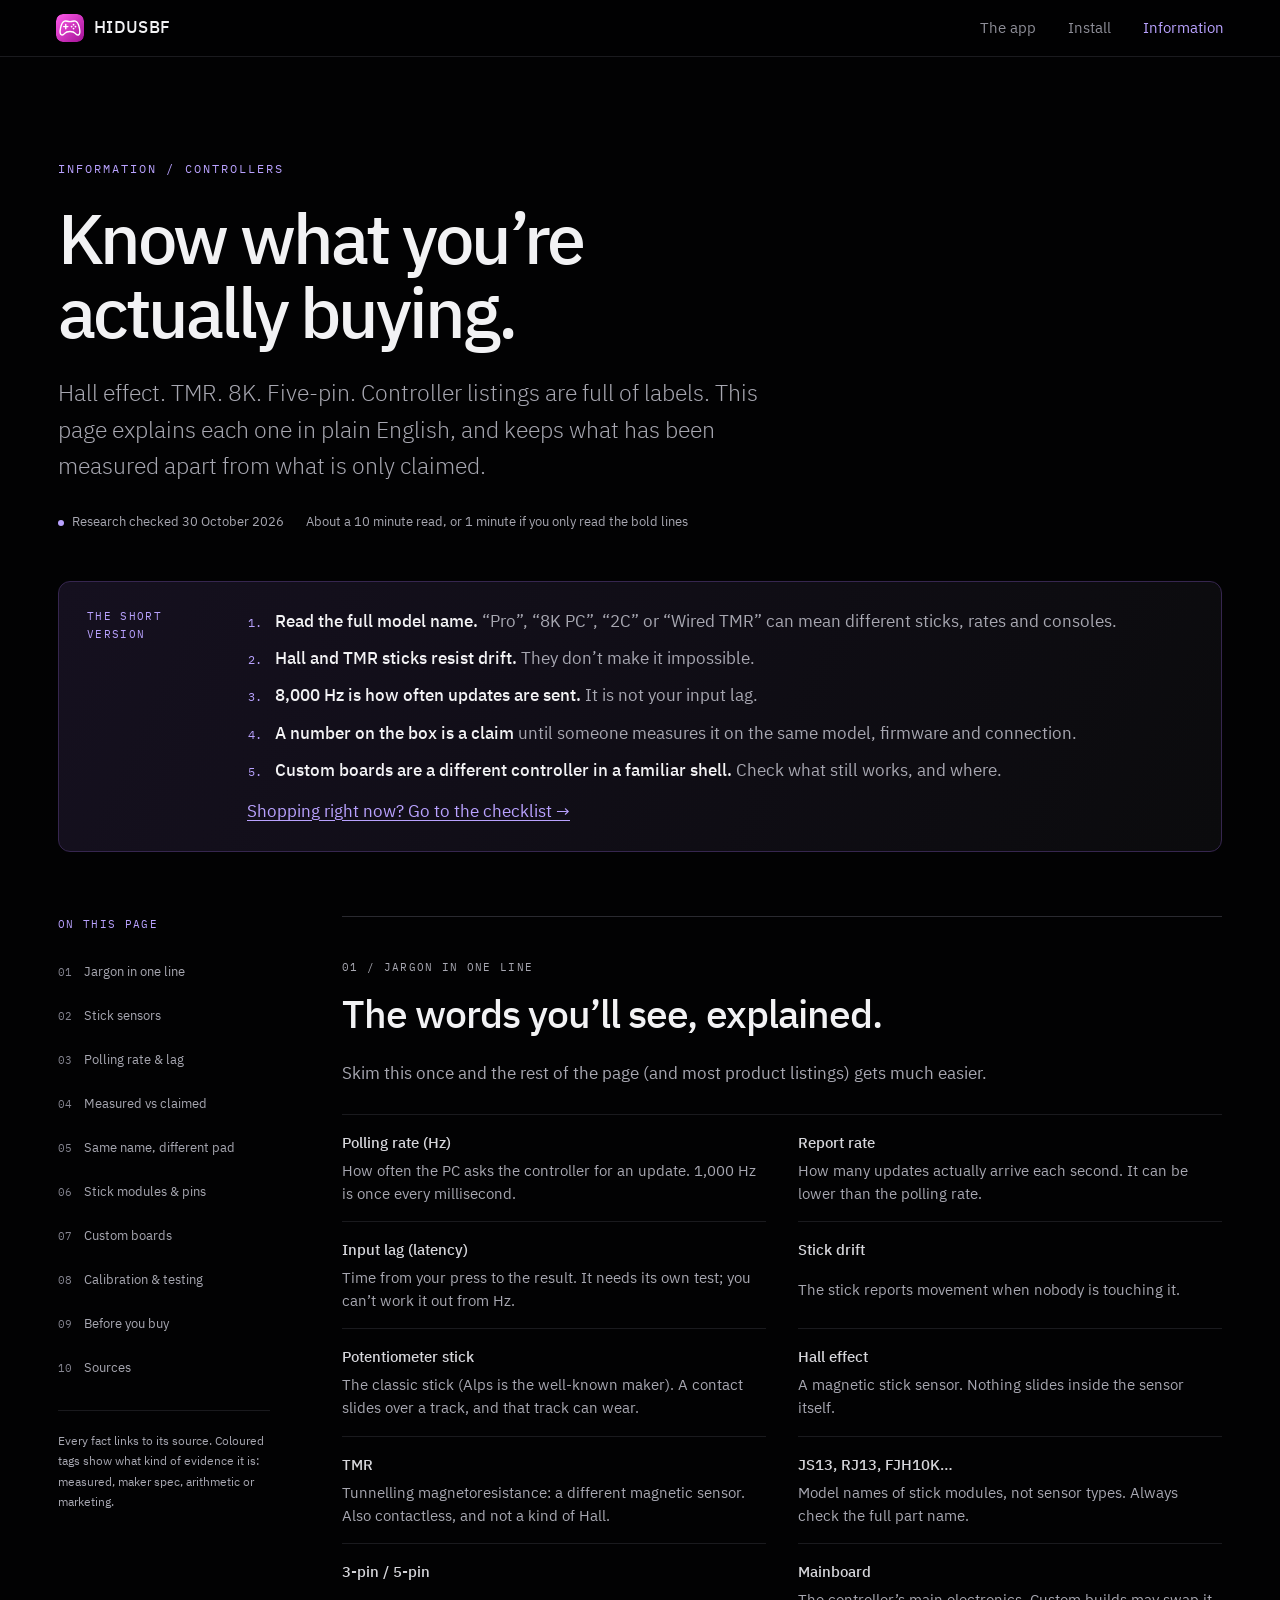
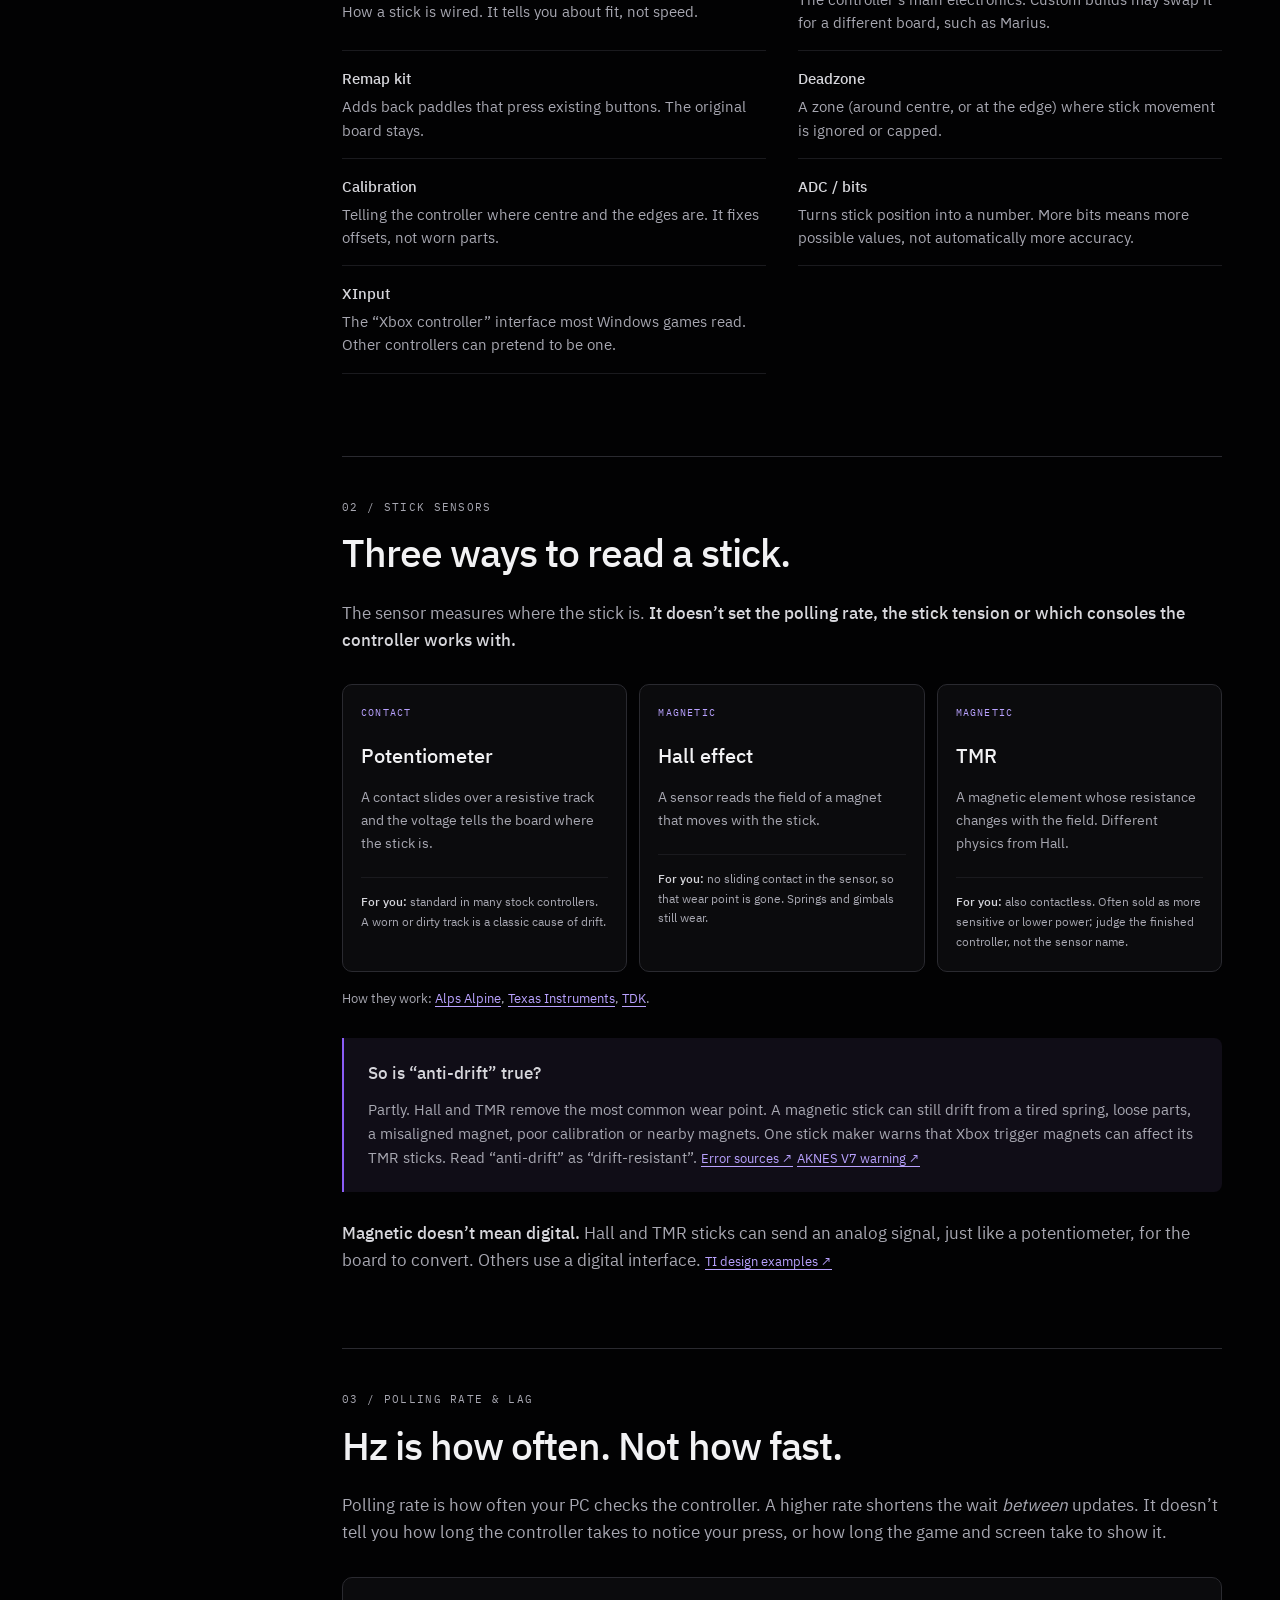
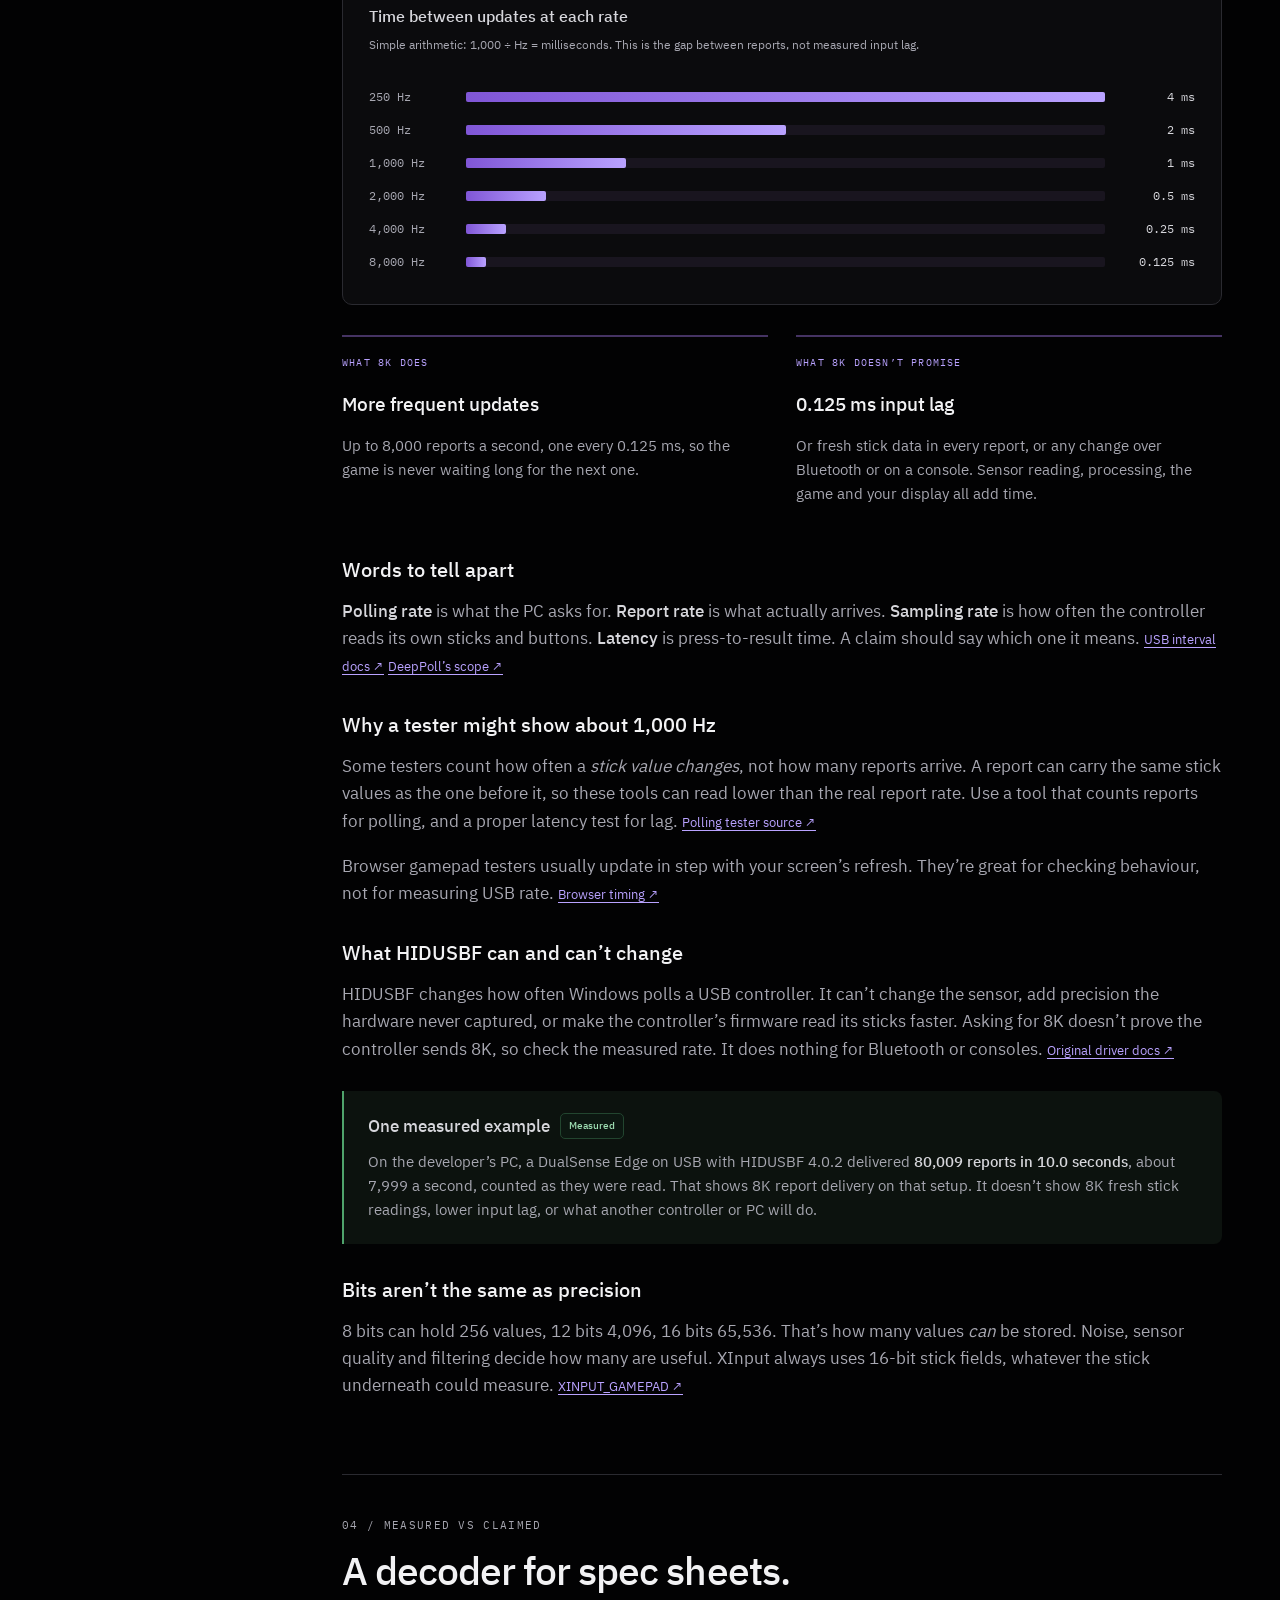
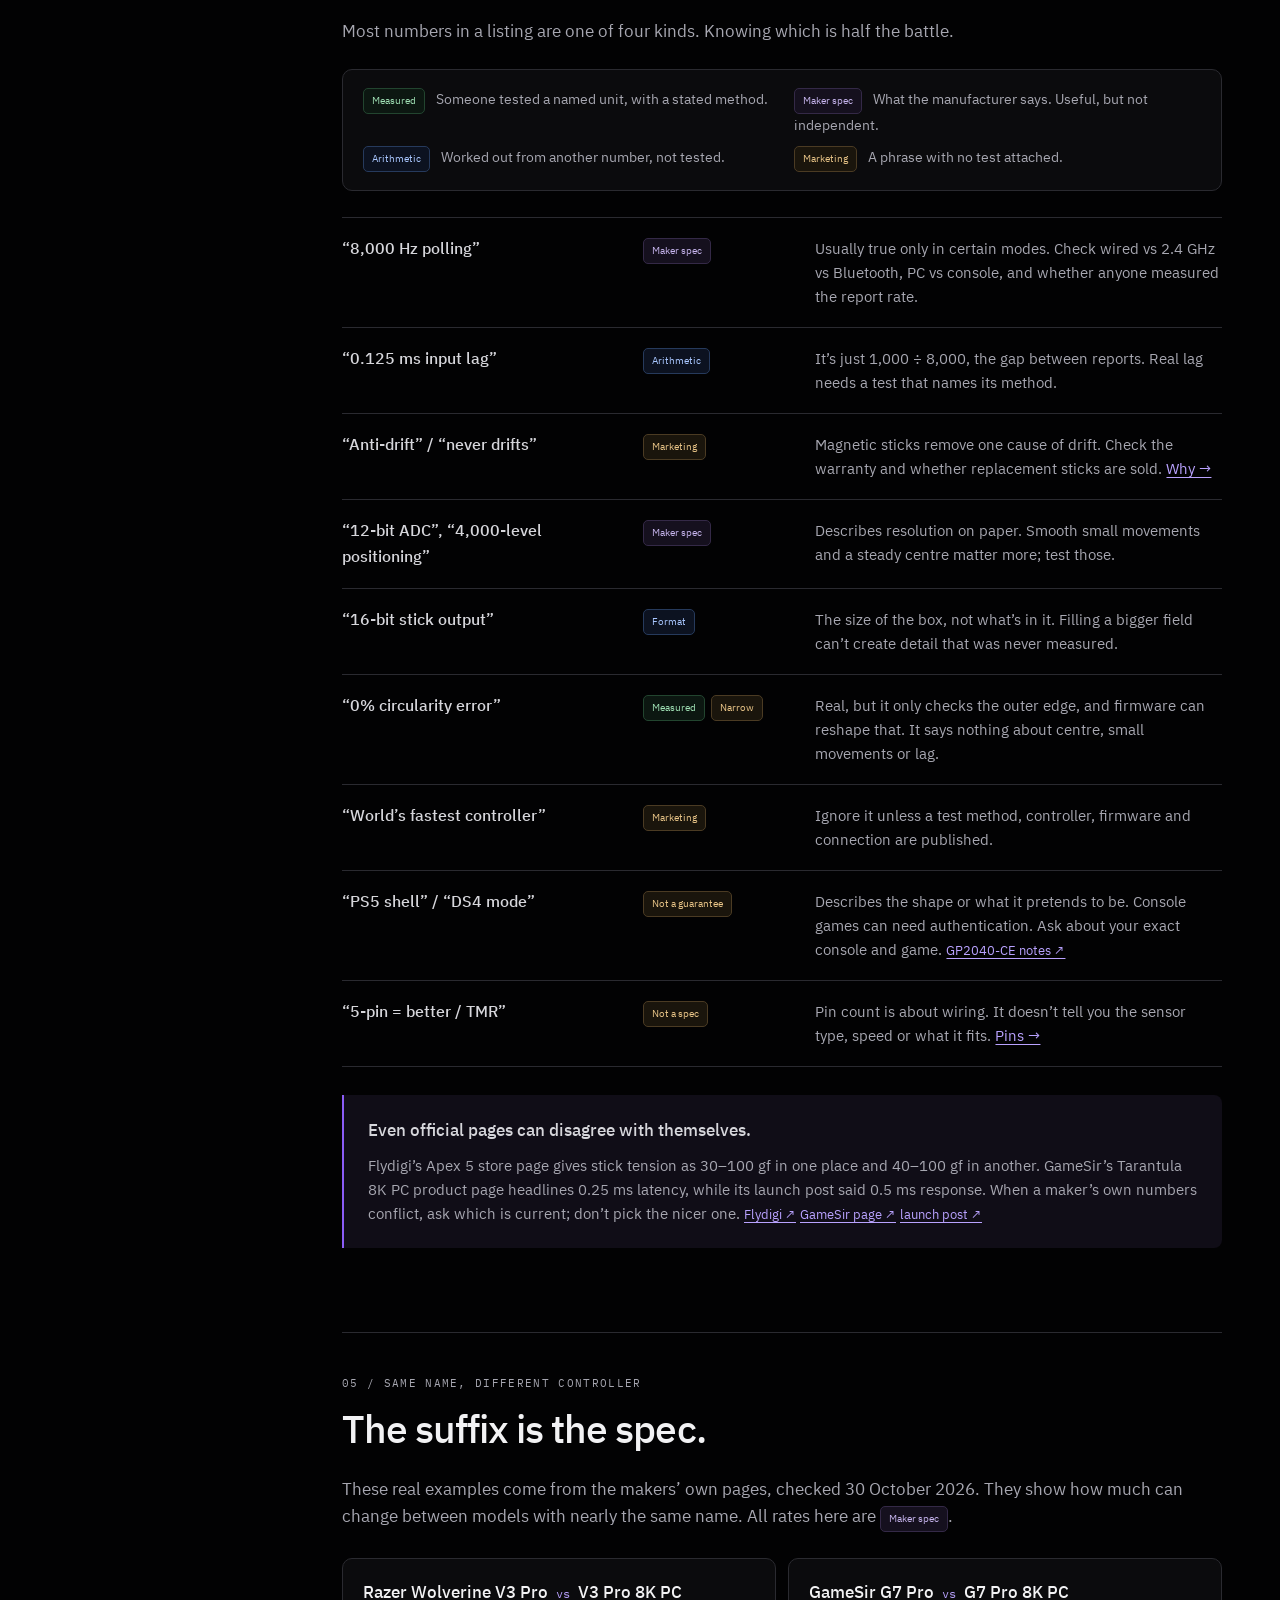
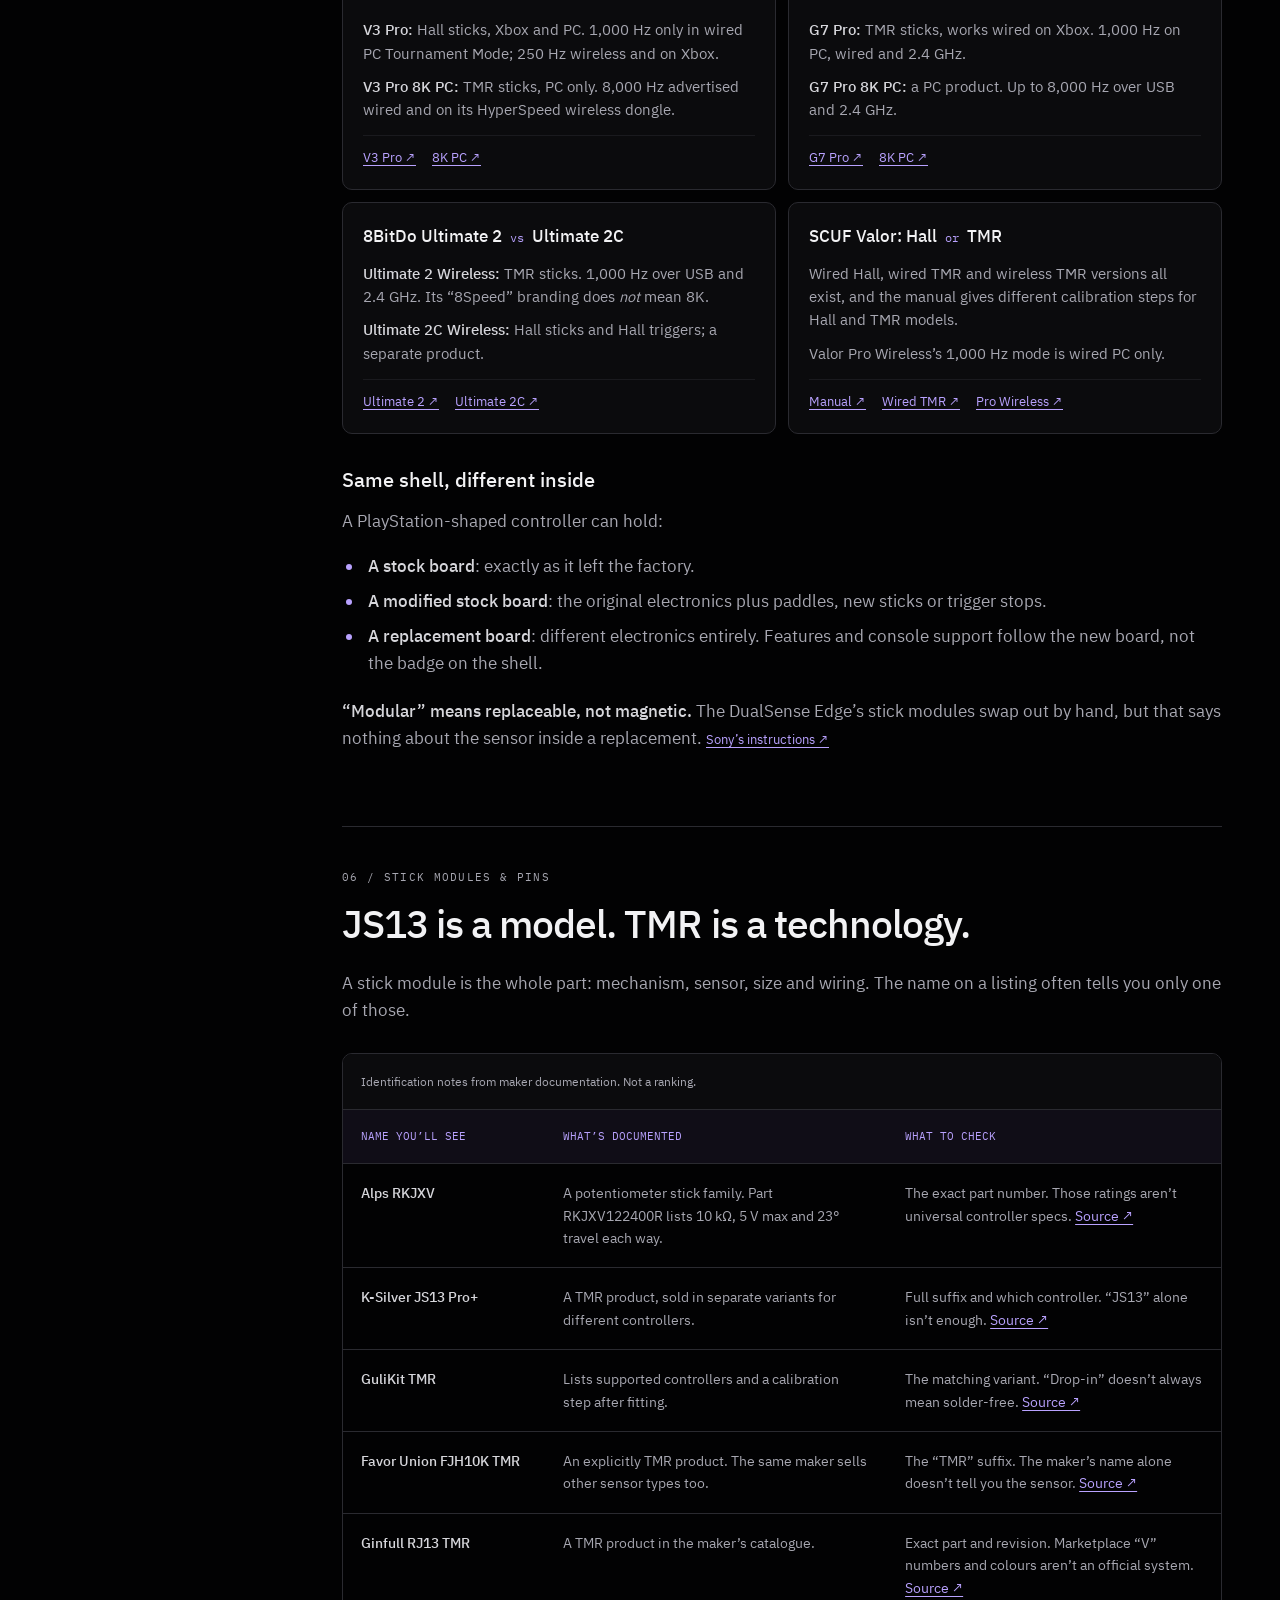
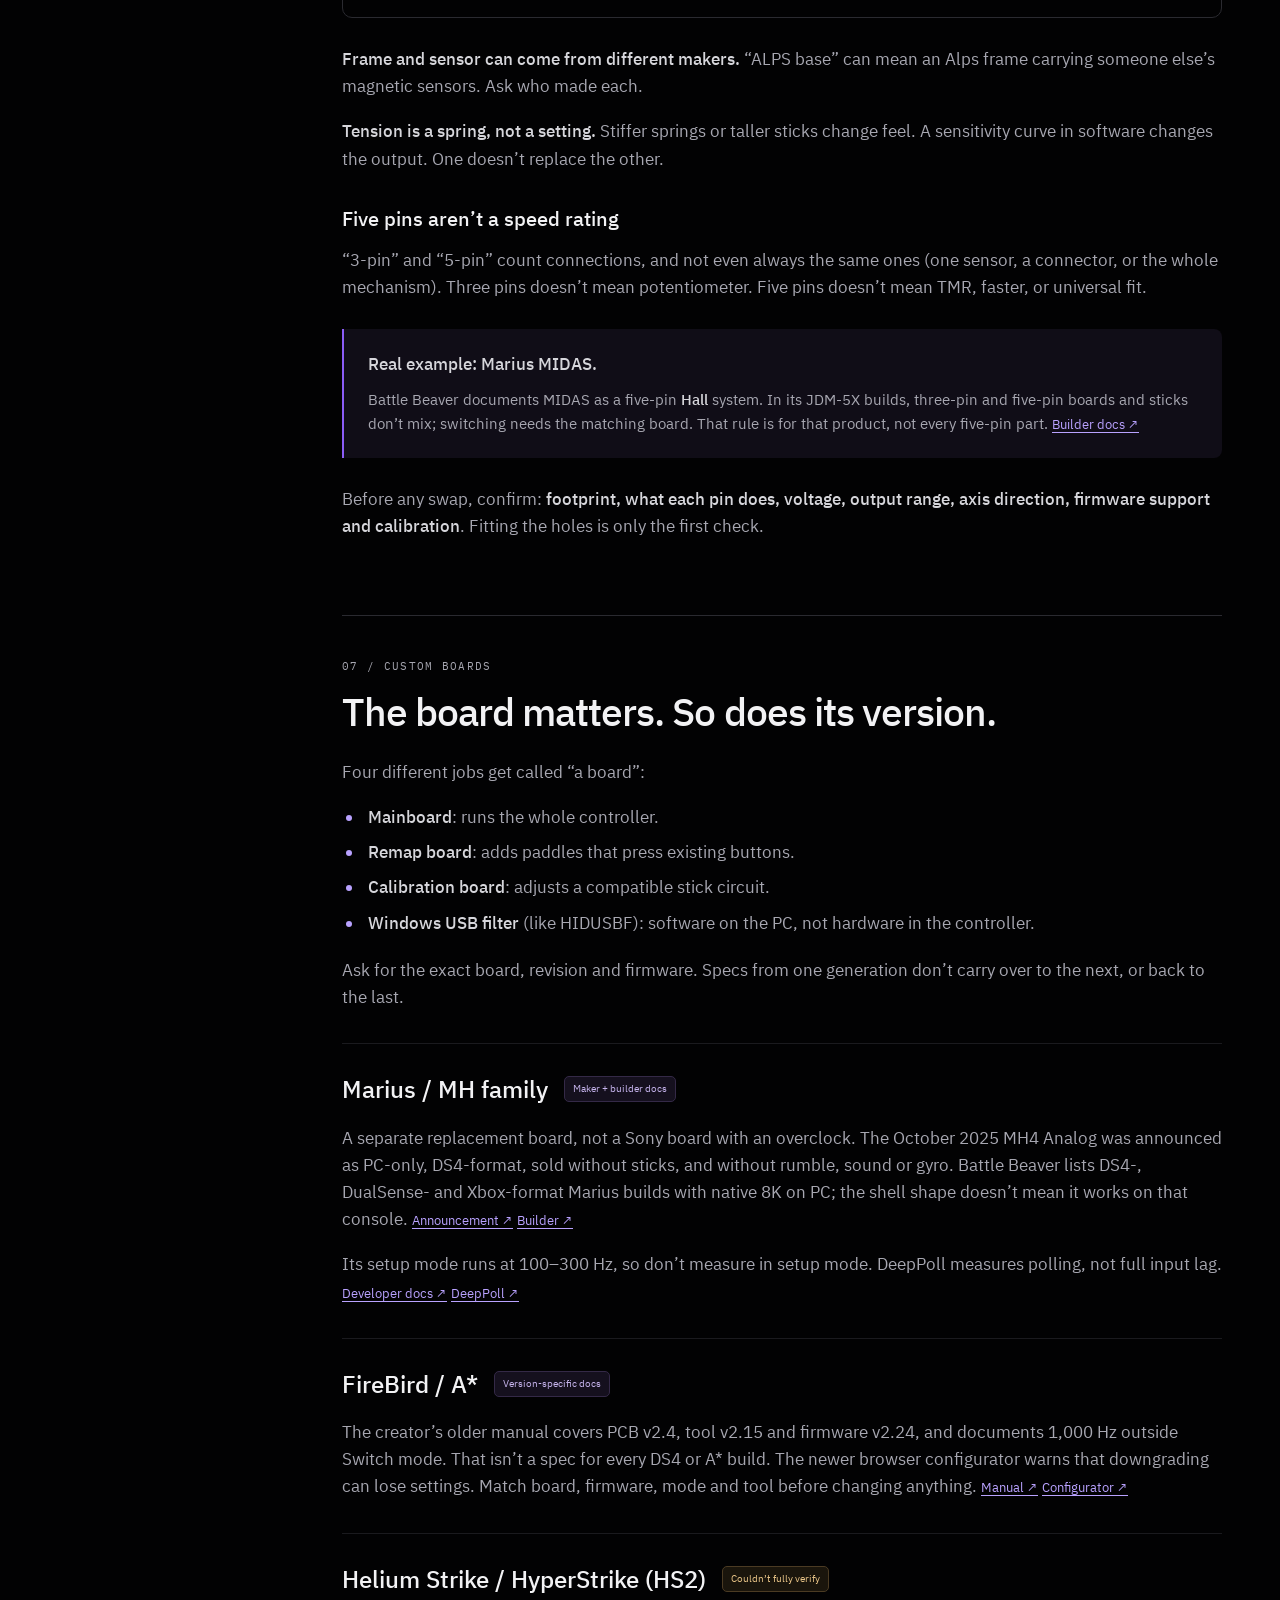
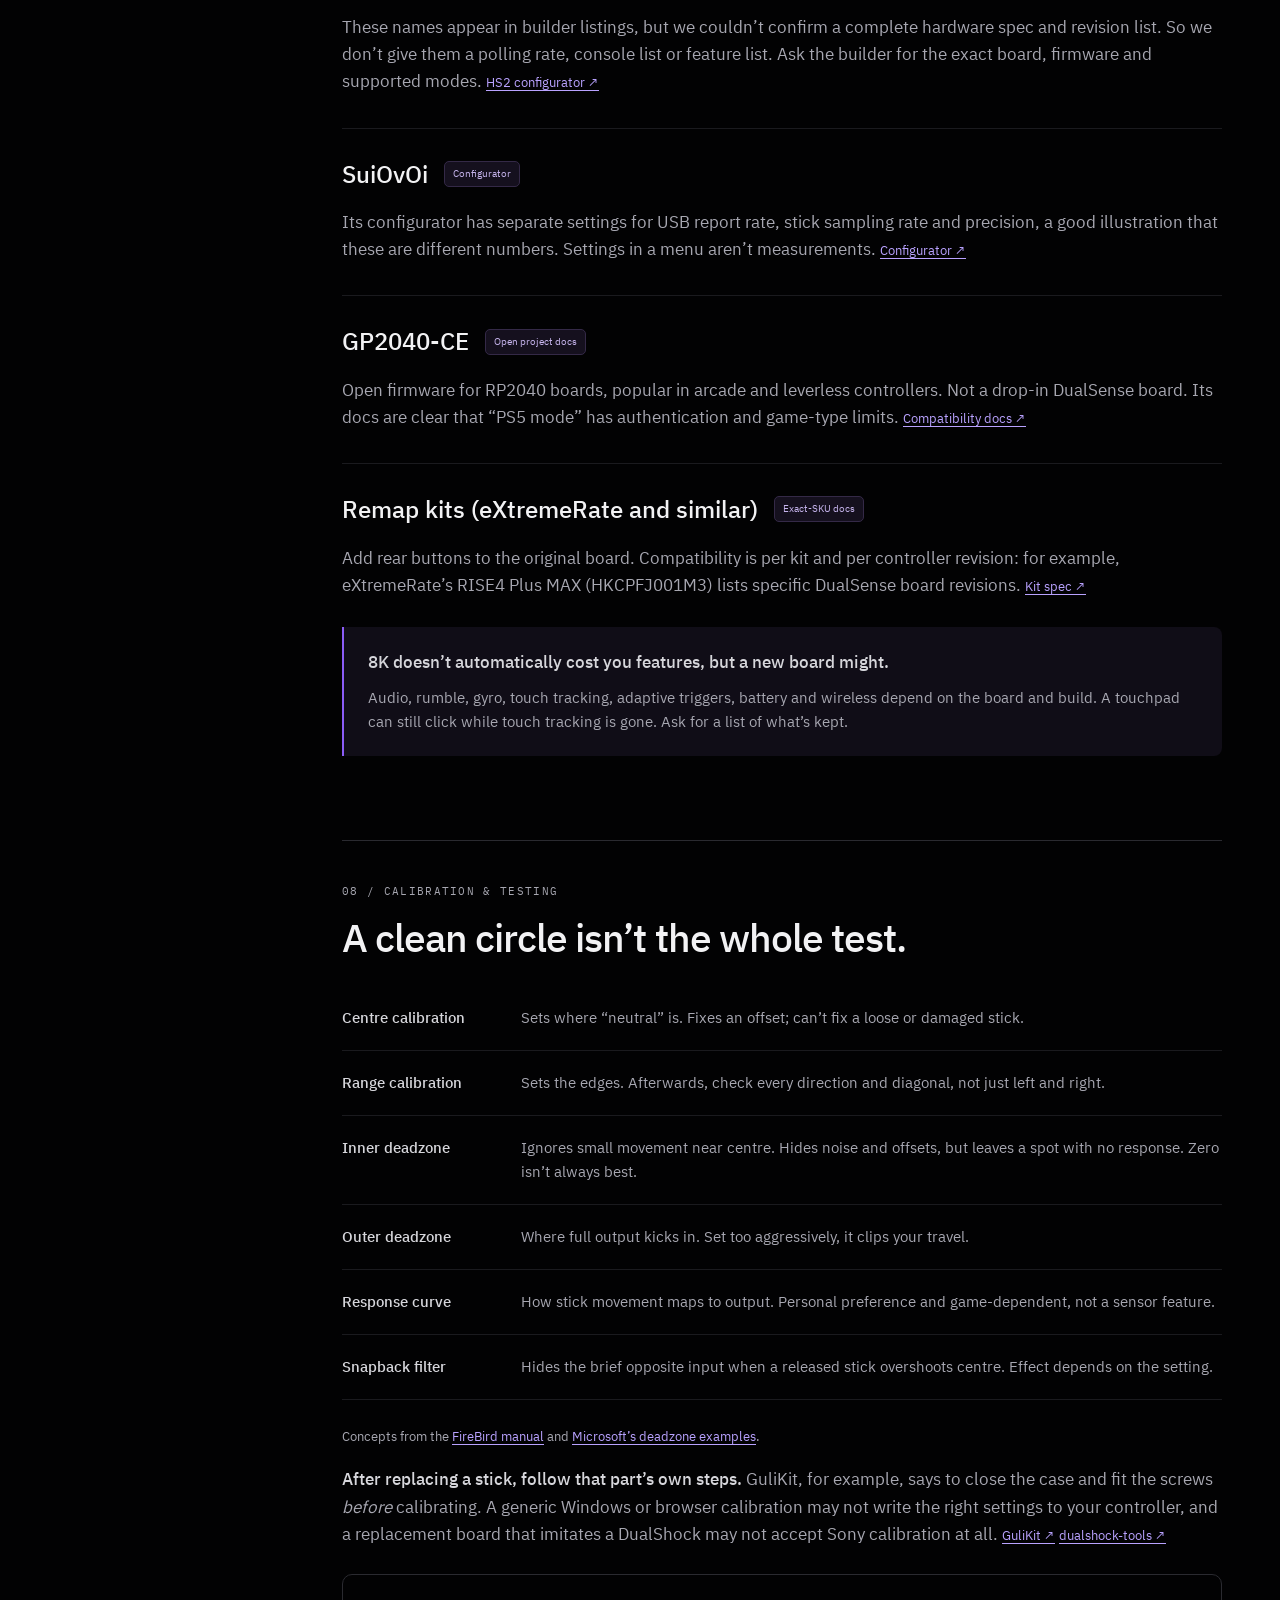
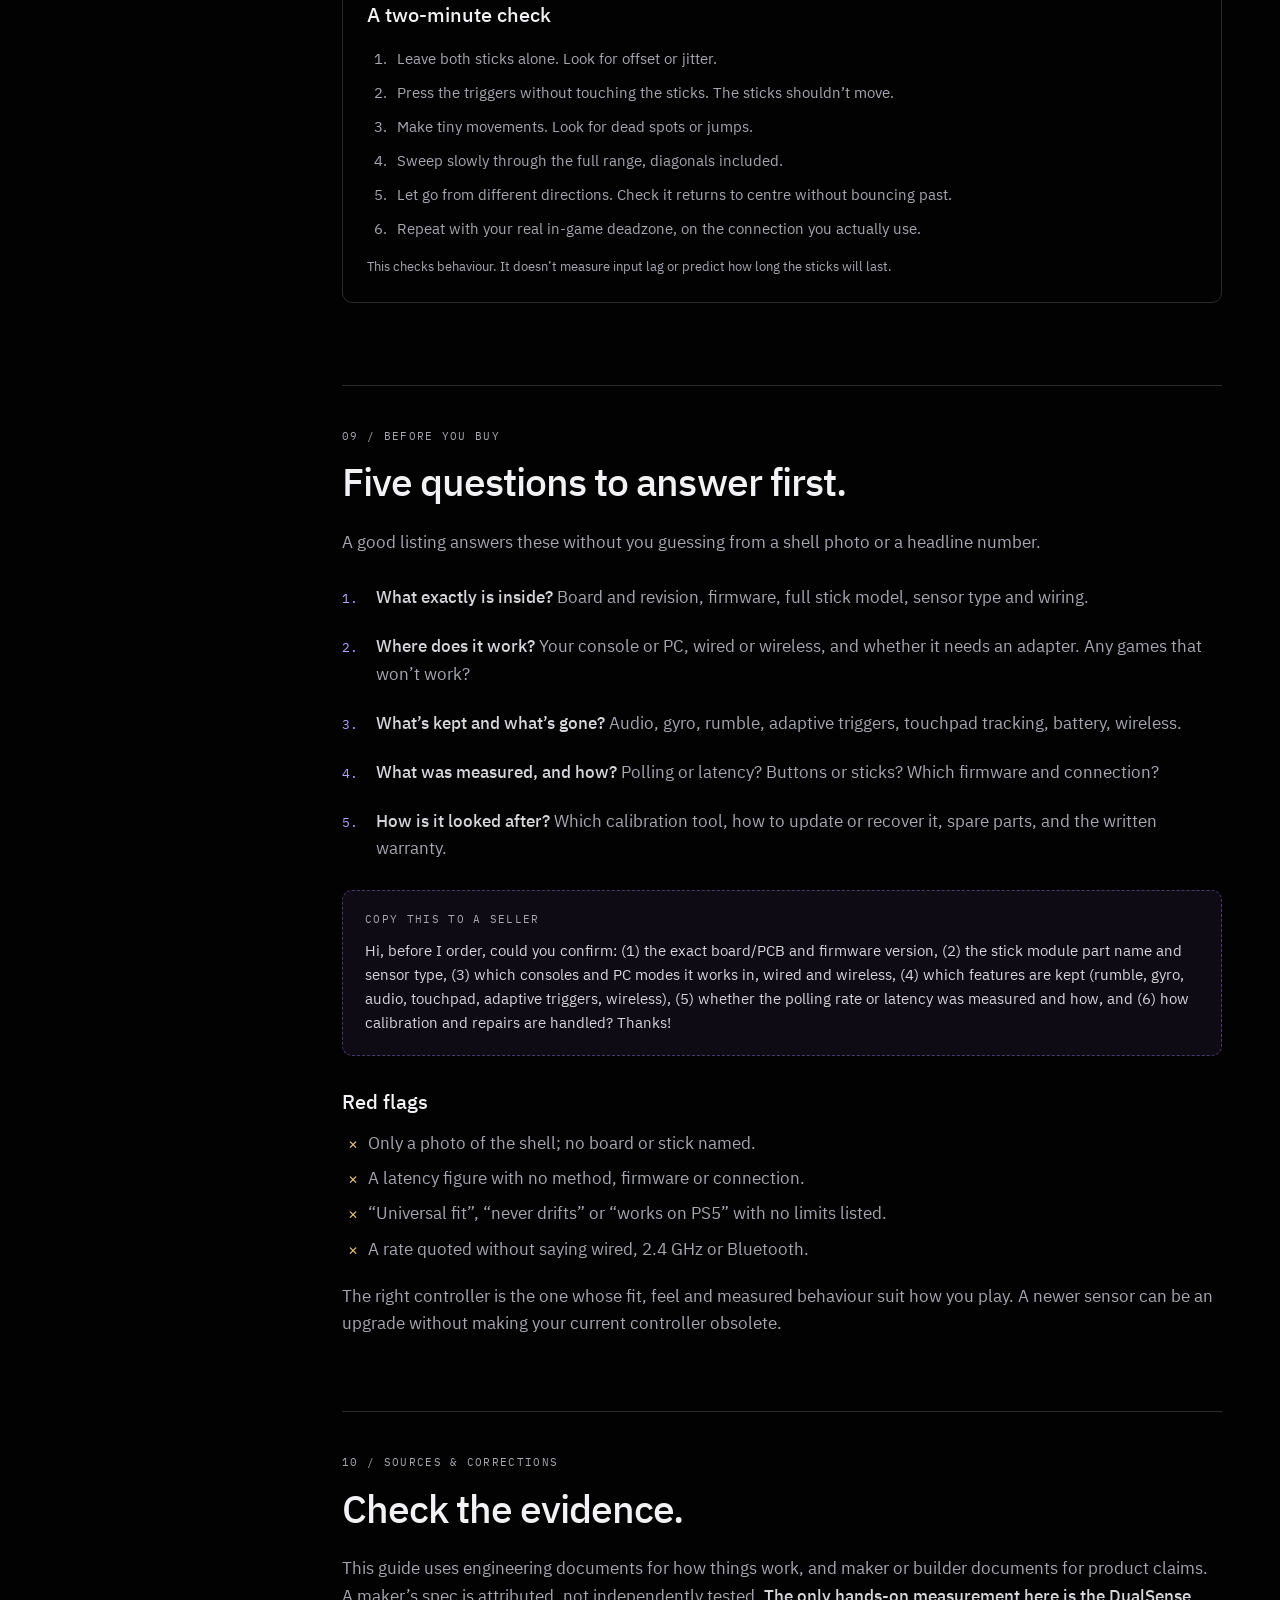
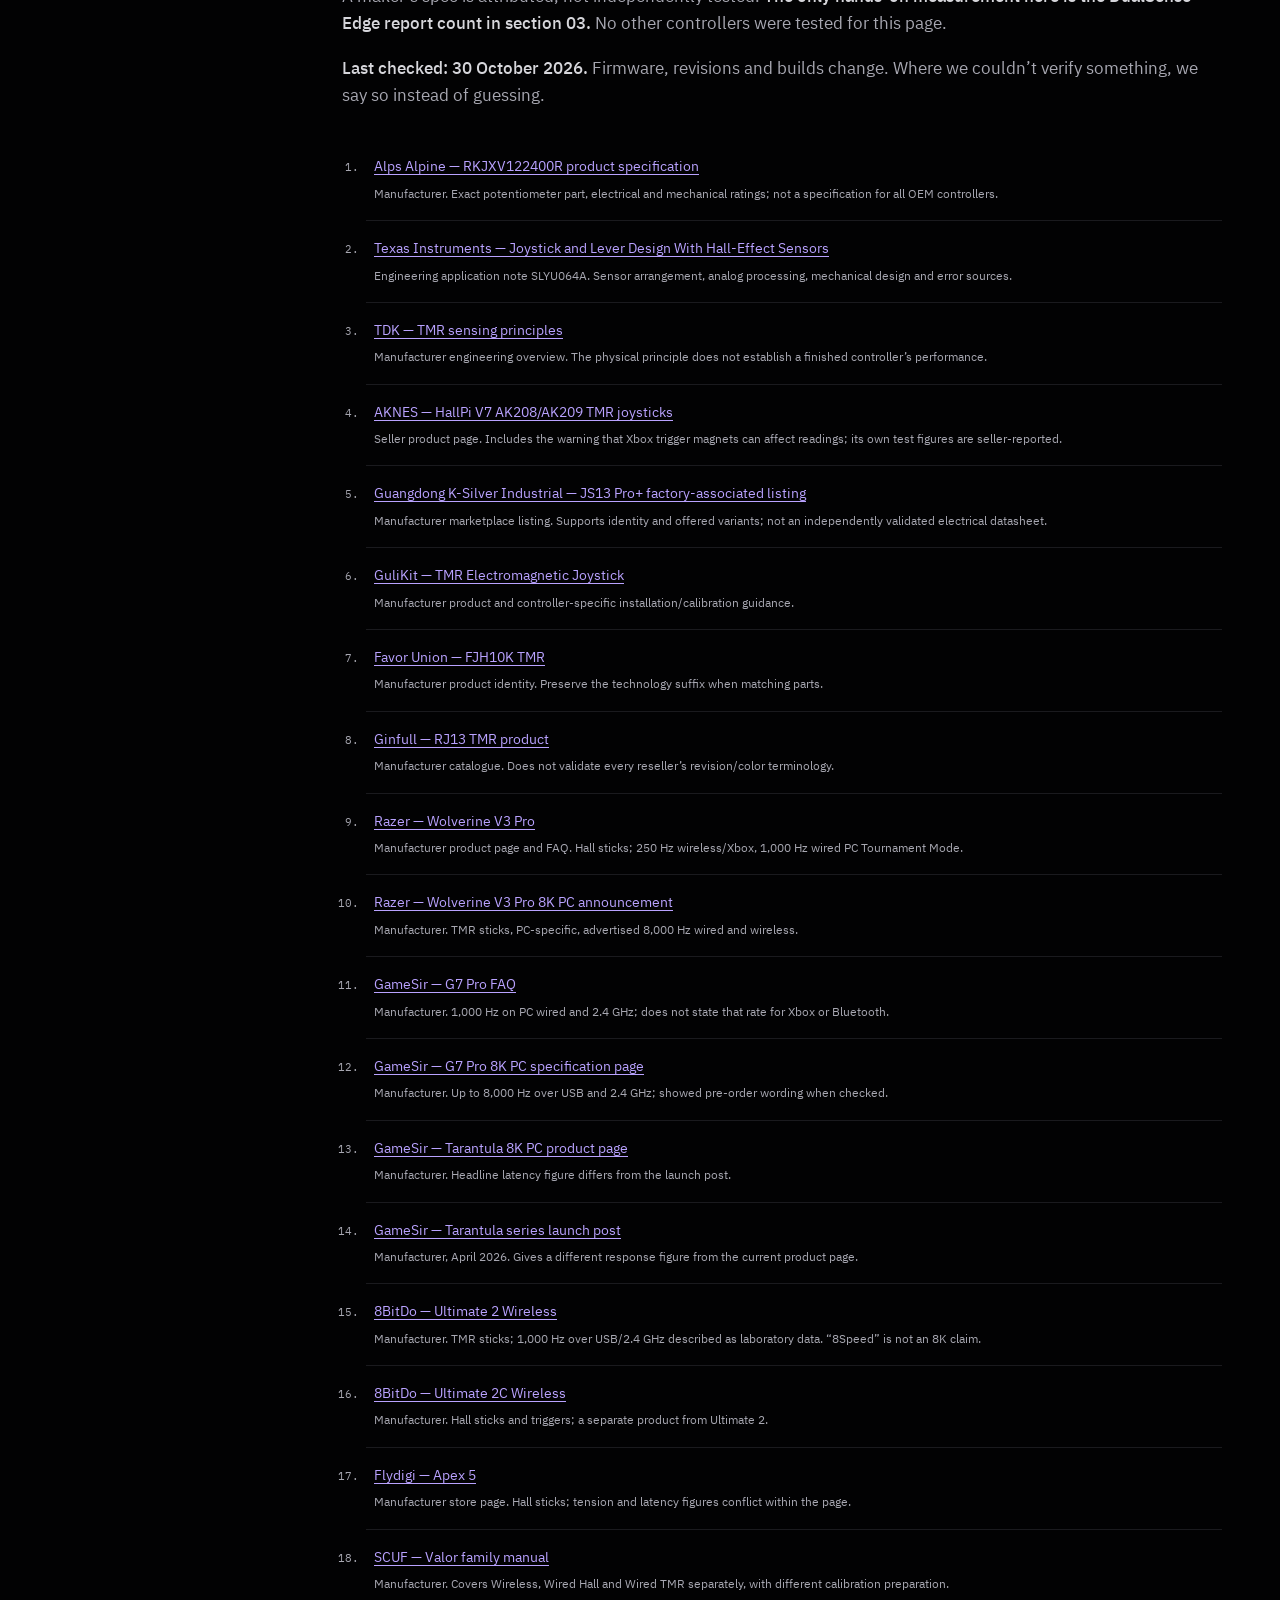
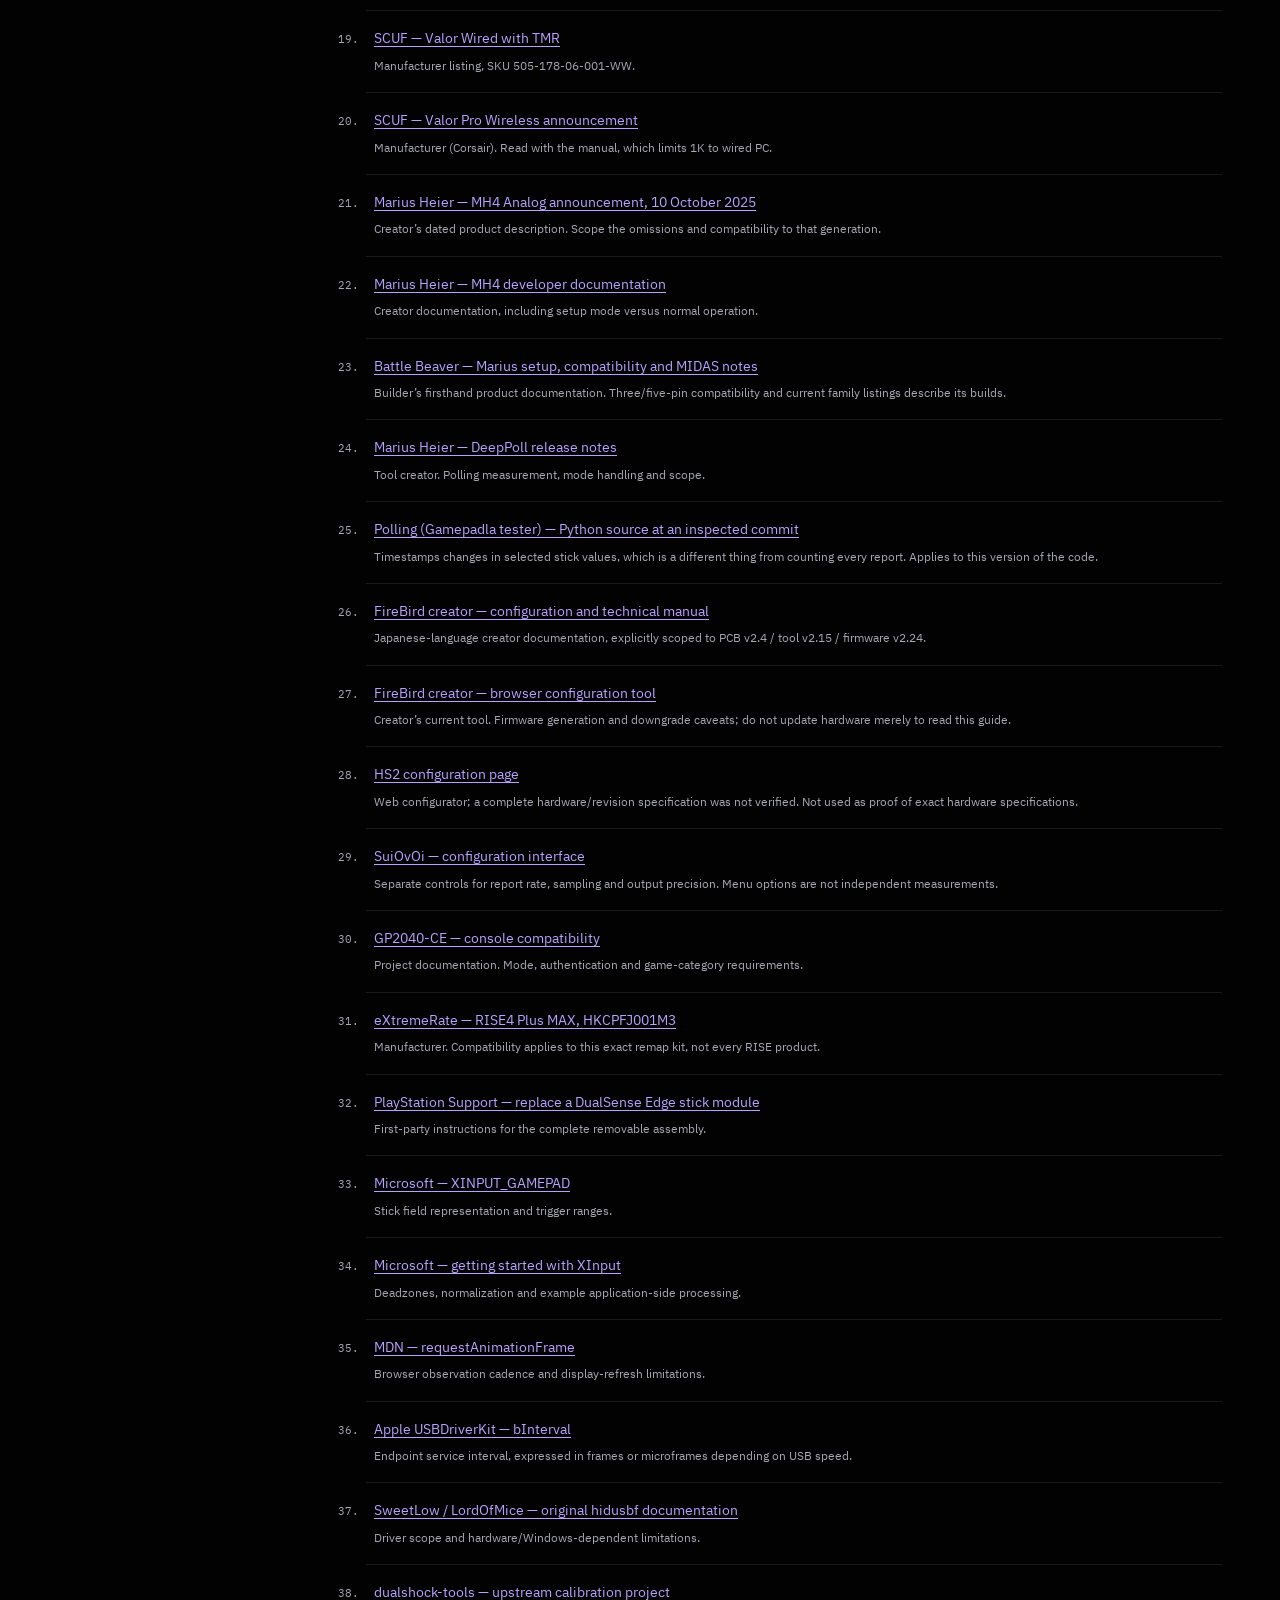
==== commit f3cf37b0: "Information page: plain-English rewrite for players and shoppers - "The short version" box up top, w" ====
--- a/information/index.html
+++ b/information/index.html
@@ -3,11 +3,11 @@
 <head>
 <meta charset="utf-8">
 <meta name="viewport" content="width=device-width, initial-scale=1">
-<title>Controller Information: TMR, Hall, JS13, 5-pin &amp; Boards | HIDUSBF</title>
-<meta name="description" content="A sourced guide to controller sticks, TMR vs Hall effect, JS13, 3-pin and 5-pin interfaces, Marius and other boards, polling rates, latency and calibration.">
+<title>Controller Guide: Polling Rate, Hall vs TMR, Sticks &amp; Boards | HIDUSBF</title>
+<meta name="description" content="A plain-English guide for players and controller shoppers: polling rate vs input lag, Hall effect vs TMR sticks, JS13, 3-pin vs 5-pin, custom boards and calibration, with what's measured kept apart from what's only claimed.">
 <meta name="theme-color" content="#020203">
-<meta property="og:title" content="Controller information, without the guesswork | HIDUSBF">
-<meta property="og:description" content="Understand the hardware behind the headlines. Stick sensors, board revisions, compatibility and the limits of performance claims.">
+<meta property="og:title" content="Know what you're actually buying | HIDUSBF controller guide">
+<meta property="og:description" content="Hall, TMR, 8K, five-pin: every label on a controller listing, explained in plain English. Measured results kept apart from maker claims.">
 <meta property="og:url" content="https://hidusbf.app/information/">
 <meta property="og:type" content="article">
 <link rel="canonical" href="https://hidusbf.app/information/">
@@ -29,128 +29,86 @@
 <main id="content">
   <section class="info-hero" aria-labelledby="page-title">
     <p class="eyebrow mono">INFORMATION / CONTROLLERS</p>
-    <h1 id="page-title">Know what’s<br>inside your controller.</h1>
-    <p class="info-lede">TMR. Hall effect. JS13. Five pins. Eight thousand hertz. The names are everywhere. Here’s what they actually tell you—and what they don’t.</p>
-    <div class="edition"><span class="edition-dot" aria-hidden="true"></span><span>Research checked <time datetime="2026-10-30">30 October 2026</time></span><span>Hardware &amp; firmware specific</span></div>
-    <div class="takeaway"><p class="mono kicker">START HERE</p><p><strong>A sensor type is not a complete controller specification.</strong> The mechanism, electrical interface, mainboard, firmware, connection and game all matter. There is no single label that settles compatibility or performance.</p></div>
+    <h1 id="page-title">Know what you’re<br>actually buying.</h1>
+    <p class="info-lede">Hall effect. TMR. 8K. Five-pin. Controller listings are full of labels. This page explains each one in plain English, and keeps what has been measured apart from what is only claimed.</p>
+    <div class="edition"><span class="edition-dot" aria-hidden="true"></span><span>Research checked <time datetime="2026-10-30">30 October 2026</time></span><span>About a 10 minute read, or 1 minute if you only read the bold lines</span></div>
+    <div class="takeaway">
+      <p class="mono kicker">THE SHORT VERSION</p>
+      <div>
+        <ol class="short-list">
+          <li><strong>Read the full model name.</strong> “Pro”, “8K PC”, “2C” or “Wired TMR” can mean different sticks, rates and consoles.</li>
+          <li><strong>Hall and TMR sticks resist drift.</strong> They don’t make it impossible.</li>
+          <li><strong>8,000 Hz is how often updates are sent.</strong> It is not your input lag.</li>
+          <li><strong>A number on the box is a claim</strong> until someone measures it on the same model, firmware and connection.</li>
+          <li><strong>Custom boards are a different controller in a familiar shell.</strong> Check what still works, and where.</li>
+        </ol>
+        <p class="jump"><a href="#buying">Shopping right now? Go to the checklist →</a></p>
+      </div>
+    </div>
   </section>
 
   <div class="reading-layout">
     <aside class="contents">
       <nav aria-label="On this page">
         <p class="mono kicker">ON THIS PAGE</p>
-        <a href="#basics"><span>01</span> The hardware layers</a>
-        <a href="#sensors"><span>02</span> Potentiometer, Hall &amp; TMR</a>
-        <a href="#modules"><span>03</span> JS13 &amp; other modules</a>
-        <a href="#pins"><span>04</span> 3-pin vs 5-pin</a>
-        <a href="#boards"><span>05</span> Marius &amp; other boards</a>
-        <a href="#specs"><span>06</span> Reading the specs</a>
-        <a href="#calibration"><span>07</span> Calibration &amp; testing</a>
-        <a href="#myths"><span>08</span> Common misconceptions</a>
+        <a href="#words"><span>01</span> Jargon in one line</a>
+        <a href="#sensors"><span>02</span> Stick sensors</a>
+        <a href="#specs"><span>03</span> Polling rate &amp; lag</a>
+        <a href="#myths"><span>04</span> Measured vs claimed</a>
+        <a href="#basics"><span>05</span> Same name, different pad</a>
+        <a href="#modules"><span>06</span> Stick modules &amp; pins</a>
+        <a href="#boards"><span>07</span> Custom boards</a>
+        <a href="#calibration"><span>08</span> Calibration &amp; testing</a>
         <a href="#buying"><span>09</span> Before you buy</a>
-        <a href="#sources"><span>10</span> Sources &amp; corrections</a>
+        <a href="#sources"><span>10</span> Sources</a>
       </nav>
-      <p class="contents-note">Engineering principles, documented product details and unanswered questions are identified separately.</p>
+      <p class="contents-note">Every fact links to its source. Coloured tags show what kind of evidence it is: measured, maker spec, arithmetic or marketing.</p>
     </aside>
 
     <article class="guide" aria-label="Controller hardware guide">
-      <section id="basics" class="chapter">
-        <p class="mono chapter-number">01 / THE HARDWARE LAYERS</p>
-        <h2>Same shell. Different controller.</h2>
-        <p>A PlayStation-shaped controller can contain the original Sony mainboard, an original board with modifications, or an entirely different replacement board. Those are different products, even when the outside looks identical.</p>
-        <div class="layer-list">
-          <div><span class="mono">01</span><div><h3>Mechanism</h3><p>The gimbal, spring, stick height, travel and click switch. These determine much of the physical feel and return to center.</p></div></div>
-          <div><span class="mono">02</span><div><h3>Sensor &amp; interface</h3><p>How movement is measured, and how the signal reaches the board. A model name, a sensing principle and a connector are different descriptions.</p></div></div>
-          <div><span class="mono">03</span><div><h3>Mainboard &amp; firmware</h3><p>The electronics and onboard software that read inputs, apply calibration and filtering, and construct reports.</p></div></div>
-          <div><span class="mono">04</span><div><h3>Connection, host &amp; game</h3><p>USB, Bluetooth or a wireless receiver; the protocol and platform; then the game’s deadzones, response curve and frame timing.</p></div></div>
-        </div>
-        <h3>Stock, modified and modular mean different things</h3>
-        <p>A <strong>stock controller</strong> retains its factory configuration. An <strong>OEM-board custom build</strong> adds things such as rear buttons, replacement sticks or trigger switches around the original mainboard. A <strong>replacement-board build</strong> changes the controller’s electronic platform. Compatibility must follow the installed board, not the shell badge.</p>
-        <p><strong>Modular</strong> describes replaceability. Sony’s DualSense Edge has user-replaceable stick assemblies; that feature alone says nothing about the sensing technology inside a replacement. Swapping the complete Edge assembly is also different from desoldering the mechanism inside it. <a class="cite" href="#source-sony">Sony’s replacement instructions ↗</a></p>
-        <p>Likewise, XInput or a “DS4 mode” names an input interface or emulation mode. It does not certify every original feature or console authentication requirement. <a class="cite" href="#source-xinput">Microsoft’s interface documentation ↗</a> <a class="cite" href="#source-gp2040">GP2040-CE compatibility notes ↗</a></p>
+      <section id="words" class="chapter">
+        <p class="mono chapter-number">01 / JARGON IN ONE LINE</p>
+        <h2>The words you’ll see, explained.</h2>
+        <p>Skim this once and the rest of the page (and most product listings) gets much easier.</p>
+        <dl class="terms glossary">
+          <div><dt>Polling rate (Hz)</dt><dd>How often the PC asks the controller for an update. 1,000 Hz is once every millisecond.</dd></div>
+          <div><dt>Report rate</dt><dd>How many updates actually arrive each second. It can be lower than the polling rate.</dd></div>
+          <div><dt>Input lag (latency)</dt><dd>Time from your press to the result. It needs its own test; you can’t work it out from Hz.</dd></div>
+          <div><dt>Stick drift</dt><dd>The stick reports movement when nobody is touching it.</dd></div>
+          <div><dt>Potentiometer stick</dt><dd>The classic stick (Alps is the well-known maker). A contact slides over a track, and that track can wear.</dd></div>
+          <div><dt>Hall effect</dt><dd>A magnetic stick sensor. Nothing slides inside the sensor itself.</dd></div>
+          <div><dt>TMR</dt><dd>Tunnelling magnetoresistance: a different magnetic sensor. Also contactless, and not a kind of Hall.</dd></div>
+          <div><dt>JS13, RJ13, FJH10K…</dt><dd>Model names of stick modules, not sensor types. Always check the full part name.</dd></div>
+          <div><dt>3-pin / 5-pin</dt><dd>How a stick is wired. It tells you about fit, not speed.</dd></div>
+          <div><dt>Mainboard</dt><dd>The controller’s main electronics. Custom builds may swap it for a different board, such as Marius.</dd></div>
+          <div><dt>Remap kit</dt><dd>Adds back paddles that press existing buttons. The original board stays.</dd></div>
+          <div><dt>Deadzone</dt><dd>A zone (around centre, or at the edge) where stick movement is ignored or capped.</dd></div>
+          <div><dt>Calibration</dt><dd>Telling the controller where centre and the edges are. It fixes offsets, not worn parts.</dd></div>
+          <div><dt>ADC / bits</dt><dd>Turns stick position into a number. More bits means more possible values, not automatically more accuracy.</dd></div>
+          <div><dt>XInput</dt><dd>The “Xbox controller” interface most Windows games read. Other controllers can pretend to be one.</dd></div>
+        </dl>
       </section>
 
       <section id="sensors" class="chapter">
-        <p class="mono chapter-number">02 / POSITION SENSING</p>
+        <p class="mono chapter-number">02 / STICK SENSORS</p>
         <h2>Three ways to read a stick.</h2>
-        <p>The sensing element measures position. It does not, by itself, decide the controller’s polling rate, physical tension or console support.</p>
+        <p>The sensor measures where the stick is. <strong>It doesn’t set the polling rate, the stick tension or which consoles the controller works with.</strong></p>
         <div class="sensor-grid">
-          <div class="sensor-card"><p class="mono kicker">CONTACT</p><h3>Potentiometer</h3><p>A moving contact travels over a resistive element. The changing voltage represents position. Wear or contamination can affect the reading.</p><p class="sensor-foot">Common reference: Alps Alpine RKJXV.</p></div>
-          <div class="sensor-card"><p class="mono kicker">MAGNETIC</p><h3>Hall effect</h3><p>A Hall sensor reads a magnetic field as the mechanism moves a magnet. The position sensing does not need a sliding electrical contact.</p><p class="sensor-foot">Contactless sensing; mechanical parts remain.</p></div>
-          <div class="sensor-card"><p class="mono kicker">MAGNETIC</p><h3>TMR</h3><p>Tunneling magnetoresistance uses a magnetic element whose electrical resistance changes with the field. It is a different physical effect from Hall sensing.</p><p class="sensor-foot">Also contactless; not a type of Hall effect.</p></div>
-        </div>
-        <p class="source-line">Principles: <a href="#source-alps">Alps Alpine</a>, <a href="#source-ti">Texas Instruments</a> and <a href="#source-tdk">TDK</a>.</p>
-        <h3>“Anti-drift” needs a little translation</h3>
-        <p>Hall and TMR eliminate the sliding sensor contact as a wear mechanism. They do not eliminate spring fatigue, loose mechanical parts, magnet alignment errors, electronics faults or poor calibration. A contactless sensor can still report a position away from center. <a class="cite" href="#source-ti">Magnetic joystick design and error sources ↗</a></p>
-        <p>TMR can offer useful sensitivity and power advantages in a particular design. That does not establish that every TMR controller is more accurate, faster or more efficient than every Hall controller. Compare the finished implementation and measurements.</p>
-        <div class="callout"><strong>Analog vs digital is a separate question.</strong><p>Hall and TMR sensors can feed analog outputs into a board’s analog-to-digital converter (ADC). Other designs use a digital interface. “Magnetic” does not automatically mean “digital.” <a class="cite" href="#source-ti">TI’s analog-output design examples ↗</a></p></div>
-      </section>
-
-      <section id="modules" class="chapter">
-        <p class="mono chapter-number">03 / MODULE NAMES</p>
-        <h2>JS13 is a model. TMR is a technology.</h2>
-        <p>A module includes more than its sensing principle. Its dimensions, mechanics, output range and electrical arrangement still have to suit the controller.</p>
-        <div class="table-wrap" role="region" aria-label="Joystick module reference table" tabindex="0">
-          <table><caption>Examples from manufacturer or factory-associated documentation. These are identification notes, not a performance ranking.</caption><thead><tr><th scope="col">Name you may see</th><th scope="col">What is documented</th><th scope="col">What to check</th></tr></thead><tbody>
-            <tr><th scope="row">Alps Alpine RKJXV</th><td>A potentiometer stick family. The specific RKJXV122400R lists 10 kΩ, 5 V DC maximum and up to 23° operating angle in each direction.</td><td>Exact part number and dimensions. Those ratings are not universal OEM controller specifications. <a href="#source-alps">Source ↗</a></td></tr>
-            <tr><th scope="row">K-Silver JS13 Pro+</th><td>The factory-associated listing identifies a TMR product with separate controller variants.</td><td>Full suffix, revision and intended controller. “JS13” alone is insufficient. No single factory electrical datasheet covering all variants was verified for this guide. <a href="#source-ksilver">Source ↗</a></td></tr>
-            <tr><th scope="row">GuliKit TMR replacements</th><td>The maker lists specific supported controllers and a post-install calibration procedure.</td><td>The matching variant and installation instructions. “Direct replacement” does not mean every installation is solder-free. <a href="#source-gulikit">Source ↗</a></td></tr>
-            <tr><th scope="row">Favor Union FJH10K TMR</th><td>An explicitly identified TMR product. Favor Union also makes other sensor types.</td><td>Technology suffix and configuration. A manufacturer’s name alone does not identify its sensor. <a href="#source-favor">Source ↗</a></td></tr>
-            <tr><th scope="row">Ginfull RJ13 TMR</th><td>A TMR product in the maker’s catalogue.</td><td>Exact factory part and revision. Marketplace “V” numbers and housing colors are not a universal identification system. <a href="#source-ginfull">Source ↗</a></td></tr>
-          </tbody></table>
-        </div>
-        <h3>Frame, sensor and seller may be three different names</h3>
-        <p>A builder can retain an OEM mechanical frame and fit another supplier’s sensors. “ALPS base” therefore need not mean standard ALPS potentiometers remain installed. Ask who made the mechanism and who made the sensors, especially for a hybrid or branded upgrade.</p>
-        <p><strong>Tension is mechanical resistance.</strong> More spring force or a different stick height changes feel and leverage. A firmware sensitivity curve changes how movement is translated into output. One does not substitute for the other. Cycle ratings, where published, describe specified component tests—not a guaranteed number of years of gaming.</p>
-      </section>
-
-      <section id="pins" class="chapter">
-        <p class="mono chapter-number">04 / ELECTRICAL COMPATIBILITY</p>
-        <h2>Five pins aren’t a speed rating.</h2>
-        <p>First ask what is being counted: pins on one sensor, contacts on a connector, or all terminals on a mechanism. “3-pin” and “5-pin” are not universal interchangeability standards.</p>
-        <div class="pin-comparison">
-          <div><p class="mono kicker">3-PIN / COMMON ANALOG ARRANGEMENT</p><h3>More than one sensor technology</h3><p>A conventional axis circuit can use three connections. Compatible magnetic replacements can occupy this kind of interface too. Three pins do not necessarily mean a carbon-track potentiometer.</p></div>
-          <div><p class="mono kicker">5-PIN / SPECIFIC IMPLEMENTATION</p><h3>Requires a matching design</h3><p>Additional connections may support a different interface, but their functions must come from the design documentation. You cannot infer the protocol, resolution or polling rate from the count.</p></div>
-        </div>
-        <div class="callout"><strong>Concrete example: Marius / MIDAS.</strong><p>Battle Beaver documents its MIDAS option as a five-pin <strong>Hall-effect</strong> system. In its documented JDM-5X configurations, the three-pin and five-pin boards and mechanisms are not interchangeable; changing system requires the corresponding PCB. This is a compatibility rule for that implementation, not a rule for every five-pin product. <a class="cite" href="#source-bb">Builder’s technical documentation ↗</a></p></div>
-        <p>For any proposed swap, confirm <strong>footprint, pin functions, supply voltage, output levels, axis orientation, supported firmware and calibration</strong>. A part fitting the holes is only one check. Never assume two additional pins automatically make a stick faster or more accurate.</p>
-      </section>
-
-      <section id="boards" class="chapter">
-        <p class="mono chapter-number">05 / CONTROLLER BOARDS</p>
-        <h2>The board matters. So does its revision.</h2>
-        <p>A <strong>mainboard</strong> runs the controller. A <strong>remap board</strong> adds ways to activate existing controls. A <strong>calibration daughterboard</strong> adjusts a compatible stick circuit. A Windows USB filter changes host-side behavior. These are different jobs.</p>
-        <div class="board-entry"><div class="board-heading"><h3>Marius / MH family</h3><span class="evidence">Maker + builder documentation</span></div>
-          <p>Marius replacement boards are a separate hardware platform, not an original Sony board with an overclock setting. The maker’s October 2025 MH4 Analog announcement describes a PC-only DS4-format board, supplied without sticks, without rumble, sound or gyro. It says analog and digital variants have approximately the same speed. Those details belong to that product generation. <a class="cite" href="#source-marius-product">Maker announcement ↗</a></p>
-          <p>MH4, MH5 and other family/build names need their own specifications. Battle Beaver currently lists DS4-, DualSense- and Xbox-format Marius builds with native 8K PC polling; a shell format does not establish support for its original console. <a class="cite" href="#source-bb">Builder’s current family listings ↗</a></p>
-          <p>The developer documentation distinguishes configuration mode from normal operation: its setup mode runs at 100–300 Hz. Measuring in that mode does not establish gaming-mode performance. DeepPoll measures polling, not the full input-to-screen delay. <a class="cite" href="#source-marius-dev">Developer docs ↗</a> <a class="cite" href="#source-deeppoll">DeepPoll release notes ↗</a></p>
-        </div>
-        <div class="board-entry"><div class="board-heading"><h3>FireBird / Firebird A*</h3><span class="evidence">Revision-specific documentation</span></div>
-          <p>The creator’s older, multi-form-factor FireBird manual explicitly covers PCB v2.4, tool v2.15 and firmware v2.24. It documents 1,000 Hz in non-Switch modes. This is not a verified specification for every DS4 or A* build. Newer generations must not inherit every spec from that manual—or have their specs applied backward to it. <a class="cite" href="#source-firebird-manual">Creator’s scoped manual ↗</a></p>
-          <p>The creator separates legacy firmware tools from the newer browser configurator. Confirm the board, firmware branch, input mode and tool together. The configurator also warns about configuration loss when downgrading. A brand name or a screenshot of a settings menu is not enough to establish a build’s performance. <a class="cite" href="#source-firebird-tool">Creator’s configurator ↗</a></p>
-        </div>
-        <div class="board-entry"><div class="board-heading"><h3>Helium Strike / HyperStrike listings</h3><span class="evidence limited">Verification limited</span></div>
-          <p>These names appear in custom-builder listings, but a complete current hardware specification and revision cross-reference could not be verified from the HS2 configuration page during this research. We therefore do not assign a universal polling rate, console list or retained-feature list to the name. <a class="cite" href="#source-hs2">HS2 configuration page ↗</a></p>
-          <p>Ask the builder for the exact PCB and firmware, whether it is a legacy or current product, and the supported mode on your platform. An inaccessible configurator is a research limit, not evidence that a controller is faulty.</p>
-        </div>
-        <div class="board-entry"><div class="board-heading"><h3>SuiOvOi</h3><span class="evidence">Configurator evidence</span></div>
-          <p>Its configuration interface exposes USB report rate, stick sampling rate, output precision and sampling precision as separate controls. That is a useful illustration of why those figures are not interchangeable. Available settings do not prove effective sensor accuracy, measured latency or compatibility of every board sold under the name. <a class="cite" href="#source-suiovoi">Configuration interface ↗</a></p>
-        </div>
-        <div class="board-entry"><div class="board-heading"><h3>GP2040-CE</h3><span class="evidence">Open project documentation</span></div>
-          <p>GP2040-CE is controller firmware for RP2040-based boards, widely used in custom arcade and leverless controllers. It is not one universal drop-in DualSense motherboard. Its console documentation makes authentication and game-category requirements explicit. “PS5 mode” does not mean unrestricted support for every PS5 game. <a class="cite" href="#source-gp2040">Official compatibility documentation ↗</a></p>
-        </div>
-        <div class="board-entry"><div class="board-heading"><h3>Remap kits: eXtremeRate and similar</h3><span class="evidence">Exact-SKU documentation</span></div>
-          <p>For example, eXtremeRate’s RISE4 Plus MAX SKU HKCPFJ001M3 adds rear controls and lists particular DualSense BDM revisions. That is a remap kit, not a replacement input-processing mainboard. Compatibility and soldering requirements belong to the specific kit and functions selected. <a class="cite" href="#source-extremerate">Manufacturer’s kit specification ↗</a></p>
-        </div>
-        <div class="callout"><strong>8K does not inherently remove features.</strong><p>Audio, rumble, gyro, touch tracking, battery use and wireless support depend on the board and complete build. A physical touchpad button can remain even when touch tracking does not. Request a retained-feature list for the exact product.</p></div>
+          <div class="sensor-card"><p class="mono kicker">CONTACT</p><h3>Potentiometer</h3><p>A contact slides over a resistive track and the voltage tells the board where the stick is.</p><p class="sensor-foot"><strong>For you:</strong> standard in many stock controllers. A worn or dirty track is a classic cause of drift.</p></div>
+          <div class="sensor-card"><p class="mono kicker">MAGNETIC</p><h3>Hall effect</h3><p>A sensor reads the field of a magnet that moves with the stick.</p><p class="sensor-foot"><strong>For you:</strong> no sliding contact in the sensor, so that wear point is gone. Springs and gimbals still wear.</p></div>
+          <div class="sensor-card"><p class="mono kicker">MAGNETIC</p><h3>TMR</h3><p>A magnetic element whose resistance changes with the field. Different physics from Hall.</p><p class="sensor-foot"><strong>For you:</strong> also contactless. Often sold as more sensitive or lower power; judge the finished controller, not the sensor name.</p></div>
+        </div>
+        <p class="source-line">How they work: <a href="#source-alps">Alps Alpine</a>, <a href="#source-ti">Texas Instruments</a>, <a href="#source-tdk">TDK</a>.</p>
+        <div class="callout"><strong>So is “anti-drift” true?</strong><p>Partly. Hall and TMR remove the most common wear point. A magnetic stick can still drift from a tired spring, loose parts, a misaligned magnet, poor calibration or nearby magnets. One stick maker warns that Xbox trigger magnets can affect its TMR sticks. Read “anti-drift” as “drift-resistant”. <a class="cite" href="#source-ti">Error sources ↗</a> <a class="cite" href="#source-aknes">AKNES V7 warning ↗</a></p></div>
+        <p><strong>Magnetic doesn’t mean digital.</strong> Hall and TMR sticks can send an analog signal, just like a potentiometer, for the board to convert. Others use a digital interface. <a class="cite" href="#source-ti">TI design examples ↗</a></p>
       </section>
 
       <section id="specs" class="chapter">
-        <p class="mono chapter-number">06 / READING THE NUMBERS</p>
-        <h2>Reports per second ≠ input lag.</h2>
-        <p><strong>USB polling interval</strong> describes the host’s service schedule. <strong>Report rate</strong> counts reports actually delivered; it need not match the requested polling rate. <strong>Sampling rate</strong> describes how often inputs are acquired internally. <strong>Latency</strong> is time between a defined action and a defined observation. A claim needs to say which one was measured. <a class="cite" href="#source-usb">USB interval documentation ↗</a> <a class="cite" href="#source-deeppoll">DeepPoll’s measurement scope ↗</a></p>
+        <p class="mono chapter-number">03 / POLLING RATE &amp; LAG</p>
+        <h2>Hz is how often. Not how fast.</h2>
+        <p>Polling rate is how often your PC checks the controller. A higher rate shortens the wait <em>between</em> updates. It doesn’t tell you how long the controller takes to notice your press, or how long the game and screen take to show it.</p>
         <figure class="rate-figure">
-          <figcaption><strong>The nominal interval between reports</strong><span>Arithmetic: 1,000 ÷ Hz = milliseconds. These are intervals, not measured controller latency.</span></figcaption>
+          <figcaption><strong>Time between updates at each rate</strong><span>Simple arithmetic: 1,000 ÷ Hz = milliseconds. This is the gap between reports, not measured input lag.</span></figcaption>
           <div class="rate-row"><span>250 Hz</span><span class="rate-track"><span style="--bar:100%"></span></span><strong>4 ms</strong></div>
           <div class="rate-row"><span>500 Hz</span><span class="rate-track"><span style="--bar:50%"></span></span><strong>2 ms</strong></div>
           <div class="rate-row"><span>1,000 Hz</span><span class="rate-track"><span style="--bar:25%"></span></span><strong>1 ms</strong></div>
@@ -158,87 +116,195 @@
           <div class="rate-row"><span>4,000 Hz</span><span class="rate-track"><span style="--bar:6.25%"></span></span><strong>0.25 ms</strong></div>
           <div class="rate-row"><span>8,000 Hz</span><span class="rate-track"><span style="--bar:3.125%"></span></span><strong>0.125 ms</strong></div>
         </figure>
-        <p>An 8K interval does not establish 0.125 ms button latency, fresh stick data in every report, or a 0.125 ms input-to-screen response. Input scanning, processing, transport, game timing and display timing still sit in the path.</p>
-        <h3>What HIDUSBF can—and cannot—change</h3>
-        <p>The hidusbf filter can alter USB polling behavior for supported configurations on Windows. It does not replace the sensor, increase the physical ADC’s resolution or rewrite the controller’s internal input loop. Requesting a rate does not prove the device produces fresh reports at that rate. Native high-rate firmware and host-side overclocking are different implementations. <a class="cite" href="#source-hidusbf">Original driver documentation ↗</a></p>
-        <p>A Windows USB filter does not overclock Bluetooth, and it does not alter a console’s USB stack. Higher rates can also add processing overhead; verify stability and the result on the actual host.</p>
-        <h3>Bits are not the same thing as usable precision</h3>
-        <p>An 8-bit field has 256 possible codes; 12 bits has 4,096; 16 bits has 65,536. That says how many values can be represented. Noise, sensor quality, conversion, filtering and mechanical repeatability determine how much of that is useful.</p>
-        <p>XInput uses signed 16-bit stick fields, but an API field does not prove the controller captured 16 bits of independent physical position information. Upscaling or interpolation cannot create missing measurements. <a class="cite" href="#source-xinput-structure">Microsoft’s XINPUT_GAMEPAD structure ↗</a></p>
-        <h3>Read tests with their method attached</h3>
-        <p>A useful latency result states the exact controller, board and firmware, connection, input mode, button or stick tested, test method and distribution of results. A best-case screenshot without those details cannot support a universal “fastest controller” claim. GP2040-CE publishes a defined method and mode-specific results rather than equating its polling interval with measured latency. <a class="cite" href="#source-gp2040-performance">Project performance documentation ↗</a></p>
-        <p>A browser gamepad visualizer is useful for checking input behavior. If its loop runs with <code>requestAnimationFrame</code>, observation normally follows display refresh. Do not treat that page’s visual refresh as a direct USB bus measurement. <a class="cite" href="#source-raf">Browser timing documentation ↗</a></p>
+        <div class="pin-comparison">
+          <div><p class="mono kicker">WHAT 8K DOES</p><h3>More frequent updates</h3><p>Up to 8,000 reports a second, one every 0.125 ms, so the game is never waiting long for the next one.</p></div>
+          <div><p class="mono kicker">WHAT 8K DOESN’T PROMISE</p><h3>0.125 ms input lag</h3><p>Or fresh stick data in every report, or any change over Bluetooth or on a console. Sensor reading, processing, the game and your display all add time.</p></div>
+        </div>
+        <h3>Words to tell apart</h3>
+        <p><strong>Polling rate</strong> is what the PC asks for. <strong>Report rate</strong> is what actually arrives. <strong>Sampling rate</strong> is how often the controller reads its own sticks and buttons. <strong>Latency</strong> is press-to-result time. A claim should say which one it means. <a class="cite" href="#source-usb">USB interval docs ↗</a> <a class="cite" href="#source-deeppoll">DeepPoll’s scope ↗</a></p>
+        <h3>Why a tester might show about 1,000 Hz</h3>
+        <p>Some testers count how often a <em>stick value changes</em>, not how many reports arrive. A report can carry the same stick values as the one before it, so these tools can read lower than the real report rate. Use a tool that counts reports for polling, and a proper latency test for lag. <a class="cite" href="#source-polling">Polling tester source ↗</a></p>
+        <p>Browser gamepad testers usually update in step with your screen’s refresh. They’re great for checking behaviour, not for measuring USB rate. <a class="cite" href="#source-raf">Browser timing ↗</a></p>
+        <h3>What HIDUSBF can and can’t change</h3>
+        <p>HIDUSBF changes how often Windows polls a USB controller. It can’t change the sensor, add precision the hardware never captured, or make the controller’s firmware read its sticks faster. Asking for 8K doesn’t prove the controller sends 8K, so check the measured rate. It does nothing for Bluetooth or consoles. <a class="cite" href="#source-hidusbf">Original driver docs ↗</a></p>
+        <div class="callout measured-callout"><strong>One measured example <span class="evidence measured">Measured</span></strong><p>On the developer’s PC, a DualSense Edge on USB with HIDUSBF 4.0.2 delivered <strong>80,009 reports in 10.0 seconds</strong>, about 7,999 a second, counted as they were read. That shows 8K report delivery on that setup. It doesn’t show 8K fresh stick readings, lower input lag, or what another controller or PC will do.</p></div>
+        <h3>Bits aren’t the same as precision</h3>
+        <p>8 bits can hold 256 values, 12 bits 4,096, 16 bits 65,536. That’s how many values <em>can</em> be stored. Noise, sensor quality and filtering decide how many are useful. XInput always uses 16-bit stick fields, whatever the stick underneath could measure. <a class="cite" href="#source-xinput-structure">XINPUT_GAMEPAD ↗</a></p>
+      </section>
+
+      <section id="myths" class="chapter">
+        <p class="mono chapter-number">04 / MEASURED VS CLAIMED</p>
+        <h2>A decoder for spec sheets.</h2>
+        <p>Most numbers in a listing are one of four kinds. Knowing which is half the battle.</p>
+        <div class="evidence-key">
+          <p><span class="evidence measured">Measured</span> Someone tested a named unit, with a stated method.</p>
+          <p><span class="evidence">Maker spec</span> What the manufacturer says. Useful, but not independent.</p>
+          <p><span class="evidence arith">Arithmetic</span> Worked out from another number, not tested.</p>
+          <p><span class="evidence limited">Marketing</span> A phrase with no test attached.</p>
+        </div>
+        <div class="claim-list">
+          <div class="claim"><h3>“8,000 Hz polling”</h3><p class="claim-kind"><span class="evidence">Maker spec</span></p><p>Usually true only in certain modes. Check wired vs 2.4 GHz vs Bluetooth, PC vs console, and whether anyone measured the report rate.</p></div>
+          <div class="claim"><h3>“0.125 ms input lag”</h3><p class="claim-kind"><span class="evidence arith">Arithmetic</span></p><p>It’s just 1,000 ÷ 8,000, the gap between reports. Real lag needs a test that names its method.</p></div>
+          <div class="claim"><h3>“Anti-drift” / “never drifts”</h3><p class="claim-kind"><span class="evidence limited">Marketing</span></p><p>Magnetic sticks remove one cause of drift. Check the warranty and whether replacement sticks are sold. <a href="#sensors">Why →</a></p></div>
+          <div class="claim"><h3>“12-bit ADC”, “4,000-level positioning”</h3><p class="claim-kind"><span class="evidence">Maker spec</span></p><p>Describes resolution on paper. Smooth small movements and a steady centre matter more; test those.</p></div>
+          <div class="claim"><h3>“16-bit stick output”</h3><p class="claim-kind"><span class="evidence arith">Format</span></p><p>The size of the box, not what’s in it. Filling a bigger field can’t create detail that was never measured.</p></div>
+          <div class="claim"><h3>“0% circularity error”</h3><p class="claim-kind"><span class="evidence measured">Measured</span> <span class="evidence limited">Narrow</span></p><p>Real, but it only checks the outer edge, and firmware can reshape that. It says nothing about centre, small movements or lag.</p></div>
+          <div class="claim"><h3>“World’s fastest controller”</h3><p class="claim-kind"><span class="evidence limited">Marketing</span></p><p>Ignore it unless a test method, controller, firmware and connection are published.</p></div>
+          <div class="claim"><h3>“PS5 shell” / “DS4 mode”</h3><p class="claim-kind"><span class="evidence limited">Not a guarantee</span></p><p>Describes the shape or what it pretends to be. Console games can need authentication. Ask about your exact console and game. <a class="cite" href="#source-gp2040">GP2040-CE notes ↗</a></p></div>
+          <div class="claim"><h3>“5-pin = better / TMR”</h3><p class="claim-kind"><span class="evidence limited">Not a spec</span></p><p>Pin count is about wiring. It doesn’t tell you the sensor type, speed or what it fits. <a href="#pins">Pins →</a></p></div>
+        </div>
+        <div class="callout"><strong>Even official pages can disagree with themselves.</strong><p>Flydigi’s Apex 5 store page gives stick tension as 30–100 gf in one place and 40–100 gf in another. GameSir’s Tarantula 8K PC product page headlines 0.25 ms latency, while its launch post said 0.5 ms response. When a maker’s own numbers conflict, ask which is current; don’t pick the nicer one. <a class="cite" href="#source-flydigi">Flydigi ↗</a> <a class="cite" href="#source-tarantula">GameSir page ↗</a> <a class="cite" href="#source-tarantula-launch">launch post ↗</a></p></div>
+      </section>
+
+      <section id="basics" class="chapter">
+        <p class="mono chapter-number">05 / SAME NAME, DIFFERENT CONTROLLER</p>
+        <h2>The suffix is the spec.</h2>
+        <p>These real examples come from the makers’ own pages, checked 30 October 2026. They show how much can change between models with nearly the same name. All rates here are <span class="evidence">Maker spec</span>.</p>
+        <div class="name-list">
+          <div class="name-pair"><h3>Razer Wolverine V3 Pro <span>vs</span> V3 Pro 8K PC</h3><p><strong>V3 Pro:</strong> Hall sticks, Xbox and PC. 1,000 Hz only in wired PC Tournament Mode; 250 Hz wireless and on Xbox.</p><p><strong>V3 Pro 8K PC:</strong> TMR sticks, PC only. 8,000 Hz advertised wired and on its HyperSpeed wireless dongle.</p><p class="name-src"><a href="#source-razer">V3 Pro ↗</a> <a href="#source-razer-8k">8K PC ↗</a></p></div>
+          <div class="name-pair"><h3>GameSir G7 Pro <span>vs</span> G7 Pro 8K PC</h3><p><strong>G7 Pro:</strong> TMR sticks, works wired on Xbox. 1,000 Hz on PC, wired and 2.4 GHz.</p><p><strong>G7 Pro 8K PC:</strong> a PC product. Up to 8,000 Hz over USB and 2.4 GHz.</p><p class="name-src"><a href="#source-g7pro">G7 Pro ↗</a> <a href="#source-g7pro-8k">8K PC ↗</a></p></div>
+          <div class="name-pair"><h3>8BitDo Ultimate 2 <span>vs</span> Ultimate 2C</h3><p><strong>Ultimate 2 Wireless:</strong> TMR sticks. 1,000 Hz over USB and 2.4 GHz. Its “8Speed” branding does <em>not</em> mean 8K.</p><p><strong>Ultimate 2C Wireless:</strong> Hall sticks and Hall triggers; a separate product.</p><p class="name-src"><a href="#source-8bitdo-u2">Ultimate 2 ↗</a> <a href="#source-8bitdo-u2c">Ultimate 2C ↗</a></p></div>
+          <div class="name-pair"><h3>SCUF Valor: Hall <span>or</span> TMR</h3><p>Wired Hall, wired TMR and wireless TMR versions all exist, and the manual gives different calibration steps for Hall and TMR models.</p><p>Valor Pro Wireless’s 1,000 Hz mode is wired PC only.</p><p class="name-src"><a href="#source-scuf-manual">Manual ↗</a> <a href="#source-scuf-tmr">Wired TMR ↗</a> <a href="#source-scuf-pro">Pro Wireless ↗</a></p></div>
+        </div>
+        <h3>Same shell, different inside</h3>
+        <p>A PlayStation-shaped controller can hold:</p>
+        <ul class="plain-list">
+          <li><strong>A stock board</strong>: exactly as it left the factory.</li>
+          <li><strong>A modified stock board</strong>: the original electronics plus paddles, new sticks or trigger stops.</li>
+          <li><strong>A replacement board</strong>: different electronics entirely. Features and console support follow the new board, not the badge on the shell.</li>
+        </ul>
+        <p><strong>“Modular” means replaceable, not magnetic.</strong> The DualSense Edge’s stick modules swap out by hand, but that says nothing about the sensor inside a replacement. <a class="cite" href="#source-sony">Sony’s instructions ↗</a></p>
+      </section>
+
+      <section id="modules" class="chapter">
+        <p class="mono chapter-number">06 / STICK MODULES &amp; PINS</p>
+        <h2>JS13 is a model. TMR is a technology.</h2>
+        <p>A stick module is the whole part: mechanism, sensor, size and wiring. The name on a listing often tells you only one of those.</p>
+        <div class="table-wrap" role="region" aria-label="Joystick module reference table" tabindex="0">
+          <table><caption>Identification notes from maker documentation. Not a ranking.</caption><thead><tr><th scope="col">Name you’ll see</th><th scope="col">What’s documented</th><th scope="col">What to check</th></tr></thead><tbody>
+            <tr><th scope="row">Alps RKJXV</th><td>A potentiometer stick family. Part RKJXV122400R lists 10 kΩ, 5 V max and 23° travel each way.</td><td>The exact part number. Those ratings aren’t universal controller specs. <a href="#source-alps">Source ↗</a></td></tr>
+            <tr><th scope="row">K-Silver JS13 Pro+</th><td>A TMR product, sold in separate variants for different controllers.</td><td>Full suffix and which controller. “JS13” alone isn’t enough. <a href="#source-ksilver">Source ↗</a></td></tr>
+            <tr><th scope="row">GuliKit TMR</th><td>Lists supported controllers and a calibration step after fitting.</td><td>The matching variant. “Drop-in” doesn’t always mean solder-free. <a href="#source-gulikit">Source ↗</a></td></tr>
+            <tr><th scope="row">Favor Union FJH10K TMR</th><td>An explicitly TMR product. The same maker sells other sensor types too.</td><td>The “TMR” suffix. The maker’s name alone doesn’t tell you the sensor. <a href="#source-favor">Source ↗</a></td></tr>
+            <tr><th scope="row">Ginfull RJ13 TMR</th><td>A TMR product in the maker’s catalogue.</td><td>Exact part and revision. Marketplace “V” numbers and colours aren’t an official system. <a href="#source-ginfull">Source ↗</a></td></tr>
+          </tbody></table>
+        </div>
+        <p><strong>Frame and sensor can come from different makers.</strong> “ALPS base” can mean an Alps frame carrying someone else’s magnetic sensors. Ask who made each.</p>
+        <p><strong>Tension is a spring, not a setting.</strong> Stiffer springs or taller sticks change feel. A sensitivity curve in software changes the output. One doesn’t replace the other.</p>
+
+        <h3 id="pins">Five pins aren’t a speed rating</h3>
+        <p>“3-pin” and “5-pin” count connections, and not even always the same ones (one sensor, a connector, or the whole mechanism). Three pins doesn’t mean potentiometer. Five pins doesn’t mean TMR, faster, or universal fit.</p>
+        <div class="callout"><strong>Real example: Marius MIDAS.</strong><p>Battle Beaver documents MIDAS as a five-pin <strong>Hall</strong> system. In its JDM-5X builds, three-pin and five-pin boards and sticks don’t mix; switching needs the matching board. That rule is for that product, not every five-pin part. <a class="cite" href="#source-bb">Builder docs ↗</a></p></div>
+        <p>Before any swap, confirm: <strong>footprint, what each pin does, voltage, output range, axis direction, firmware support and calibration</strong>. Fitting the holes is only the first check.</p>
+      </section>
+
+      <section id="boards" class="chapter">
+        <p class="mono chapter-number">07 / CUSTOM BOARDS</p>
+        <h2>The board matters. So does its version.</h2>
+        <p>Four different jobs get called “a board”:</p>
+        <ul class="plain-list">
+          <li><strong>Mainboard</strong>: runs the whole controller.</li>
+          <li><strong>Remap board</strong>: adds paddles that press existing buttons.</li>
+          <li><strong>Calibration board</strong>: adjusts a compatible stick circuit.</li>
+          <li><strong>Windows USB filter</strong> (like HIDUSBF): software on the PC, not hardware in the controller.</li>
+        </ul>
+        <p>Ask for the exact board, revision and firmware. Specs from one generation don’t carry over to the next, or back to the last.</p>
+
+        <div class="board-entry"><div class="board-heading"><h3>Marius / MH family</h3><span class="evidence">Maker + builder docs</span></div>
+          <p>A separate replacement board, not a Sony board with an overclock. The October 2025 MH4 Analog was announced as PC-only, DS4-format, sold without sticks, and without rumble, sound or gyro. Battle Beaver lists DS4-, DualSense- and Xbox-format Marius builds with native 8K on PC; the shell shape doesn’t mean it works on that console. <a class="cite" href="#source-marius-product">Announcement ↗</a> <a class="cite" href="#source-bb">Builder ↗</a></p>
+          <p>Its setup mode runs at 100–300 Hz, so don’t measure in setup mode. DeepPoll measures polling, not full input lag. <a class="cite" href="#source-marius-dev">Developer docs ↗</a> <a class="cite" href="#source-deeppoll">DeepPoll ↗</a></p>
+        </div>
+        <div class="board-entry"><div class="board-heading"><h3>FireBird / A*</h3><span class="evidence">Version-specific docs</span></div>
+          <p>The creator’s older manual covers PCB v2.4, tool v2.15 and firmware v2.24, and documents 1,000 Hz outside Switch mode. That isn’t a spec for every DS4 or A* build. The newer browser configurator warns that downgrading can lose settings. Match board, firmware, mode and tool before changing anything. <a class="cite" href="#source-firebird-manual">Manual ↗</a> <a class="cite" href="#source-firebird-tool">Configurator ↗</a></p>
+        </div>
+        <div class="board-entry"><div class="board-heading"><h3>Helium Strike / HyperStrike (HS2)</h3><span class="evidence limited">Couldn’t fully verify</span></div>
+          <p>These names appear in builder listings, but we couldn’t confirm a complete hardware spec and revision list. So we don’t give them a polling rate, console list or feature list. Ask the builder for the exact board, firmware and supported modes. <a class="cite" href="#source-hs2">HS2 configurator ↗</a></p>
+        </div>
+        <div class="board-entry"><div class="board-heading"><h3>SuiOvOi</h3><span class="evidence">Configurator</span></div>
+          <p>Its configurator has separate settings for USB report rate, stick sampling rate and precision, a good illustration that these are different numbers. Settings in a menu aren’t measurements. <a class="cite" href="#source-suiovoi">Configurator ↗</a></p>
+        </div>
+        <div class="board-entry"><div class="board-heading"><h3>GP2040-CE</h3><span class="evidence">Open project docs</span></div>
+          <p>Open firmware for RP2040 boards, popular in arcade and leverless controllers. Not a drop-in DualSense board. Its docs are clear that “PS5 mode” has authentication and game-type limits. <a class="cite" href="#source-gp2040">Compatibility docs ↗</a></p>
+        </div>
+        <div class="board-entry"><div class="board-heading"><h3>Remap kits (eXtremeRate and similar)</h3><span class="evidence">Exact-SKU docs</span></div>
+          <p>Add rear buttons to the original board. Compatibility is per kit and per controller revision: for example, eXtremeRate’s RISE4 Plus MAX (HKCPFJ001M3) lists specific DualSense board revisions. <a class="cite" href="#source-extremerate">Kit spec ↗</a></p>
+        </div>
+        <div class="callout"><strong>8K doesn’t automatically cost you features, but a new board might.</strong><p>Audio, rumble, gyro, touch tracking, adaptive triggers, battery and wireless depend on the board and build. A touchpad can still click while touch tracking is gone. Ask for a list of what’s kept.</p></div>
       </section>
 
       <section id="calibration" class="chapter">
-        <p class="mono chapter-number">07 / CALIBRATION &amp; TESTING</p>
+        <p class="mono chapter-number">08 / CALIBRATION &amp; TESTING</p>
         <h2>A clean circle isn’t the whole test.</h2>
         <dl class="terms">
-          <div><dt>Center calibration</dt><dd>Teaches the supported system where neutral is. It can correct an offset; it cannot repair a loose mechanism or damaged sensor.</dd></div>
-          <div><dt>Range calibration</dt><dd>Maps the reachable extremes. Check every direction and diagonal after a change, not just full left and right.</dd></div>
-          <div><dt>Inner deadzone</dt><dd>Ignores movement near center. It can hide small offsets or noise, at the cost of a region with no response. Zero deadzone is not automatically the best usable setting.</dd></div>
-          <div><dt>Outer deadzone</dt><dd>Determines where full output is reached. An aggressive setting can clip travel and make reaching maximum output easier without improving the sensor.</dd></div>
-          <div><dt>Response curve</dt><dd>Changes the relationship between physical displacement and output. Linear, aggressive or softened response is a preference and game interaction, not a sensor type.</dd></div>
-          <div><dt>Filtering &amp; snapback</dt><dd>Filtering can suppress noise or the brief opposite input after a released stick crosses center. Its effect on responsiveness depends on the algorithm and setting.</dd></div>
+          <div><dt>Centre calibration</dt><dd>Sets where “neutral” is. Fixes an offset; can’t fix a loose or damaged stick.</dd></div>
+          <div><dt>Range calibration</dt><dd>Sets the edges. Afterwards, check every direction and diagonal, not just left and right.</dd></div>
+          <div><dt>Inner deadzone</dt><dd>Ignores small movement near centre. Hides noise and offsets, but leaves a spot with no response. Zero isn’t always best.</dd></div>
+          <div><dt>Outer deadzone</dt><dd>Where full output kicks in. Set too aggressively, it clips your travel.</dd></div>
+          <div><dt>Response curve</dt><dd>How stick movement maps to output. Personal preference and game-dependent, not a sensor feature.</dd></div>
+          <div><dt>Snapback filter</dt><dd>Hides the brief opposite input when a released stick overshoots centre. Effect depends on the setting.</dd></div>
         </dl>
-        <p class="source-line">Configuration concepts: <a href="#source-firebird-manual">FireBird creator’s manual</a> and <a href="#source-xinput-deadzone">Microsoft’s deadzone examples</a>.</p>
-        <p>A low circularity-error score only describes the output under that test and mapping. Firmware can reshape the outer boundary; a perfect-looking circle does not establish linear small movements, good center return, low latency or mechanical quality. Test those separately.</p>
-        <h3>After a repair or stick replacement</h3>
-        <p>Follow the exact module and board’s procedure. GuliKit, for example, instructs users to fit the case and screws before calibration and lists controller-specific tools. Do not assume a generic Windows or browser calibration command writes the right settings to every controller. <a class="cite" href="#source-gulikit">Maker’s calibration instructions ↗</a></p>
-        <p>For an OEM PlayStation controller, use tools that explicitly support its model and revision. A replacement board emulating a DualShock is not necessarily compatible with Sony calibration commands. The original dualshock-tools project documents its own scope. <a class="cite" href="#source-dualshock">Upstream project ↗</a></p>
-        <div class="check-panel"><h3>A practical check</h3><ol><li>Observe untouched sticks for offset and jitter.</li><li>Operate the triggers with both sticks untouched; look for unintended stick movement.</li><li>Make tiny movements; check for dead spots and jumps.</li><li>Sweep slowly through the full range, including diagonals.</li><li>Release from different directions and check return to center and snapback.</li><li>Check at your real in-game deadzone and curve, then repeat on the connection you use.</li></ol><p>These checks assess behavior. They do not independently measure input latency or certify future durability.</p></div>
-      </section>
-
-      <section id="myths" class="chapter">
-        <p class="mono chapter-number">08 / COMMON MISCONCEPTIONS</p>
-        <h2>Claims worth questioning.</h2>
-        <p>Open a claim for the short correction. The supporting detail and sources are in the sections above.</p>
-        <div class="myth-list">
-          <details><summary>“TMR is another name for Hall effect.”</summary><p>Both sense magnetic fields, but use different physical effects. Neither term specifies the entire stick or controller. <a href="#sensors">Read about the sensors →</a></p></details>
-          <details><summary>“A magnetic stick can never drift.”</summary><p>Contactless sensing removes a source of wear. It does not stop mechanical wear, calibration errors or other failures. “Drift-resistant” is a more useful description than a lifetime guarantee. <a href="#sensors">What anti-drift means →</a></p></details>
-          <details><summary>“JS13 and TMR are competing technologies.”</summary><p>JS13 is a model-family designation; JS13 Pro+ is offered as TMR. Specify the complete part and controller variant. <a href="#modules">Module names explained →</a></p></details>
-          <details><summary>“Five-pin means TMR, faster polling or universal fit.”</summary><p>Pin count establishes none of those things. The documented MIDAS five-pin example uses Hall sensing and its matching Marius board. <a href="#pins">Check the interface →</a></p></details>
-          <details><summary>“8,000 Hz means 0.125 ms input lag.”</summary><p>0.125 ms is the nominal report interval. Latency requires a measurement with defined endpoints. Buttons and sticks may also have different processing paths. <a href="#specs">Read the numbers →</a></p></details>
-          <details><summary>“A 16-bit output guarantees 16-bit physical accuracy.”</summary><p>Output format, sensor resolution and effective precision are different. Filling a larger field cannot recover input detail that was never measured. <a href="#specs">Bits and usable precision →</a></p></details>
-          <details><summary>“A PS5 shell or DS4 mode proves console support.”</summary><p>A replacement board has its own protocol and authentication requirements. Check the exact console and game category, including any adapter requirement. <a href="#boards">Board compatibility →</a></p></details>
-          <details><summary>“Calibration repairs worn hardware.”</summary><p>Calibration changes how readings are interpreted. It cannot replace damaged contacts, worn plastic or a weak spring, and a large deadzone can conceal a problem. <a href="#calibration">Calibration limits →</a></p></details>
-        </div>
+        <p class="source-line">Concepts from the <a href="#source-firebird-manual">FireBird manual</a> and <a href="#source-xinput-deadzone">Microsoft’s deadzone examples</a>.</p>
+        <p><strong>After replacing a stick, follow that part’s own steps.</strong> GuliKit, for example, says to close the case and fit the screws <em>before</em> calibrating. A generic Windows or browser calibration may not write the right settings to your controller, and a replacement board that imitates a DualShock may not accept Sony calibration at all. <a class="cite" href="#source-gulikit">GuliKit ↗</a> <a class="cite" href="#source-dualshock">dualshock-tools ↗</a></p>
+        <div class="check-panel"><h3>A two-minute check</h3><ol><li>Leave both sticks alone. Look for offset or jitter.</li><li>Press the triggers without touching the sticks. The sticks shouldn’t move.</li><li>Make tiny movements. Look for dead spots or jumps.</li><li>Sweep slowly through the full range, diagonals included.</li><li>Let go from different directions. Check it returns to centre without bouncing past.</li><li>Repeat with your real in-game deadzone, on the connection you actually use.</li></ol><p>This checks behaviour. It doesn’t measure input lag or predict how long the sticks will last.</p></div>
       </section>
 
       <section id="buying" class="chapter">
         <p class="mono chapter-number">09 / BEFORE YOU BUY</p>
-        <h2>Ask for the complete specification.</h2>
-        <p>A useful product listing should let you answer these questions without guessing from a shell photo or a headline number.</p>
-        <ol class="buying-list"><li><strong>What exactly is installed?</strong> Controller format, PCB model/revision, firmware, full stick model, sensor technology and electrical interface.</li><li><strong>Where does it work?</strong> Your platform and game, wired/wireless mode, native support or adapter requirement, and any authentication or feature limits.</li><li><strong>What stays and what goes?</strong> Audio, gyro, rumble, adaptive or analog triggers, touch tracking, touchpad button, battery and wireless operation.</li><li><strong>What was actually measured?</strong> Polling versus latency, button versus stick results, conditions, firmware and complete test method.</li><li><strong>How is it maintained?</strong> Correct calibration tool, update/recovery instructions, replacement availability and the seller’s written repair/warranty terms.</li></ol>
-        <p>The sensible choice is the one whose compatibility, physical feel and measured behavior suit your use. A newer sensor can be an improvement without making every older controller obsolete.</p>
+        <h2>Five questions to answer first.</h2>
+        <p>A good listing answers these without you guessing from a shell photo or a headline number.</p>
+        <ol class="buying-list"><li><strong>What exactly is inside?</strong> Board and revision, firmware, full stick model, sensor type and wiring.</li><li><strong>Where does it work?</strong> Your console or PC, wired or wireless, and whether it needs an adapter. Any games that won’t work?</li><li><strong>What’s kept and what’s gone?</strong> Audio, gyro, rumble, adaptive triggers, touchpad tracking, battery, wireless.</li><li><strong>What was measured, and how?</strong> Polling or latency? Buttons or sticks? Which firmware and connection?</li><li><strong>How is it looked after?</strong> Which calibration tool, how to update or recover it, spare parts, and the written warranty.</li></ol>
+        <div class="seller-note">
+          <p class="mono kicker">COPY THIS TO A SELLER</p>
+          <p>Hi, before I order, could you confirm: (1) the exact board/PCB and firmware version, (2) the stick module part name and sensor type, (3) which consoles and PC modes it works in, wired and wireless, (4) which features are kept (rumble, gyro, audio, touchpad, adaptive triggers, wireless), (5) whether the polling rate or latency was measured and how, and (6) how calibration and repairs are handled? Thanks!</p>
+        </div>
+        <h3>Red flags</h3>
+        <ul class="plain-list flags">
+          <li>Only a photo of the shell; no board or stick named.</li>
+          <li>A latency figure with no method, firmware or connection.</li>
+          <li>“Universal fit”, “never drifts” or “works on PS5” with no limits listed.</li>
+          <li>A rate quoted without saying wired, 2.4 GHz or Bluetooth.</li>
+        </ul>
+        <p>The right controller is the one whose fit, feel and measured behaviour suit how you play. A newer sensor can be an upgrade without making your current controller obsolete.</p>
       </section>
 
       <section id="sources" class="chapter source-chapter">
         <p class="mono chapter-number">10 / SOURCES &amp; CORRECTIONS</p>
         <h2>Check the evidence.</h2>
-        <p>This guide draws on manufacturer engineering documentation, creator/project documentation and identified builders describing their own products. A vendor’s specification is attributed documentation, not an independent bench test. No controllers were physically tested for this article.</p>
-        <p><strong>Last checked: 30 October 2026.</strong> Firmware, production revisions and builder configurations can change. We exclude unsupported universal latency rankings and unverified marketplace bit-depth, power and lifetime figures. Limited access is called out rather than filled in with a guess.</p>
+        <p>This guide uses engineering documents for how things work, and maker or builder documents for product claims. A maker’s spec is attributed, not independently tested. <strong>The only hands-on measurement here is the DualSense Edge report count in section 03.</strong> No other controllers were tested for this page.</p>
+        <p><strong>Last checked: 30 October 2026.</strong> Firmware, revisions and builds change. Where we couldn’t verify something, we say so instead of guessing.</p>
         <ol class="source-list">
           <li id="source-alps"><a href="https://tech.alpsalpine.com/e/products/detail/RKJXV122400R/">Alps Alpine — RKJXV122400R product specification</a><p>Manufacturer. Exact potentiometer part, electrical and mechanical ratings; not a specification for all OEM controllers.</p></li>
           <li id="source-ti"><a href="https://www.ti.com/lit/pdf/slyu064">Texas Instruments — Joystick and Lever Design With Hall-Effect Sensors</a><p>Engineering application note SLYU064A. Sensor arrangement, analog processing, mechanical design and error sources.</p></li>
           <li id="source-tdk"><a href="https://product.tdk.com/en/techlibrary/productoverview/tmr-angle-sensors.html">TDK — TMR sensing principles</a><p>Manufacturer engineering overview. The physical principle does not establish a finished controller’s performance.</p></li>
+          <li id="source-aknes"><a href="https://aknes.com/products/aknes-v7-tmr-angle-sensing-joysticks">AKNES — HallPi V7 AK208/AK209 TMR joysticks</a><p>Seller product page. Includes the warning that Xbox trigger magnets can affect readings; its own test figures are seller-reported.</p></li>
           <li id="source-ksilver"><a href="https://germany.alibaba.com/product-detail/K-SILVER-JS13-PRO-TMR-Joystick_1601621223047.html">Guangdong K-Silver Industrial — JS13 Pro+ factory-associated listing</a><p>Manufacturer marketplace listing. Supports identity and offered variants; not an independently validated electrical datasheet.</p></li>
           <li id="source-gulikit"><a href="https://www.gulikit.com/productinfo/1251251.html">GuliKit — TMR Electromagnetic Joystick</a><p>Manufacturer product and controller-specific installation/calibration guidance.</p></li>
           <li id="source-favor"><a href="https://www.favor-union.com/en/catalog/Joystick/JoyStick-TMR/FJH10K-TMR-/">Favor Union — FJH10K TMR</a><p>Manufacturer product identity. Preserve the technology suffix when matching parts.</p></li>
           <li id="source-ginfull"><a href="https://www.ginfull.com/en/products/295.html">Ginfull — RJ13 TMR product</a><p>Manufacturer catalogue. Does not validate every reseller’s revision/color terminology.</p></li>
+          <li id="source-razer"><a href="https://www.razer.com/console-controllers/razer-wolverine-v3-pro">Razer — Wolverine V3 Pro</a><p>Manufacturer product page and FAQ. Hall sticks; 250 Hz wireless/Xbox, 1,000 Hz wired PC Tournament Mode.</p></li>
+          <li id="source-razer-8k"><a href="https://www.razer.com/newsroom/product-news/razer-wolverine-v3-pro-8k-pc">Razer — Wolverine V3 Pro 8K PC announcement</a><p>Manufacturer. TMR sticks, PC-specific, advertised 8,000 Hz wired and wireless.</p></li>
+          <li id="source-g7pro"><a href="https://gamesir.com/pages/faq-questions-about-g7-pro">GameSir — G7 Pro FAQ</a><p>Manufacturer. 1,000 Hz on PC wired and 2.4 GHz; does not state that rate for Xbox or Bluetooth.</p></li>
+          <li id="source-g7pro-8k"><a href="https://gamesir.com/products/gamesir-g7-pro-8k-pc/buy">GameSir — G7 Pro 8K PC specification page</a><p>Manufacturer. Up to 8,000 Hz over USB and 2.4 GHz; showed pre-order wording when checked.</p></li>
+          <li id="source-tarantula"><a href="https://gamesir.com/products/gamesir-tarantula-8k-pc">GameSir — Tarantula 8K PC product page</a><p>Manufacturer. Headline latency figure differs from the launch post.</p></li>
+          <li id="source-tarantula-launch"><a href="https://gamesir.com/resources/blog/gamesir-tarantula-series-be-competitive-be-pro-pre-order-available-now">GameSir — Tarantula series launch post</a><p>Manufacturer, April 2026. Gives a different response figure from the current product page.</p></li>
+          <li id="source-8bitdo-u2"><a href="https://www.8bitdo.com/ultimate-2-wireless-controller/">8BitDo — Ultimate 2 Wireless</a><p>Manufacturer. TMR sticks; 1,000 Hz over USB/2.4 GHz described as laboratory data. “8Speed” is not an 8K claim.</p></li>
+          <li id="source-8bitdo-u2c"><a href="https://www.8bitdo.com/ultimate-2c-wireless-controller/">8BitDo — Ultimate 2C Wireless</a><p>Manufacturer. Hall sticks and triggers; a separate product from Ultimate 2.</p></li>
+          <li id="source-flydigi"><a href="https://shops.flydigi.com/products/apex5">Flydigi — Apex 5</a><p>Manufacturer store page. Hall sticks; tension and latency figures conflict within the page.</p></li>
+          <li id="source-scuf-manual"><a href="https://www.scufgaming.com/us/en/gaming/products/scuf-products/valor-pro/">SCUF — Valor family manual</a><p>Manufacturer. Covers Wireless, Wired Hall and Wired TMR separately, with different calibration preparation.</p></li>
+          <li id="source-scuf-tmr"><a href="https://www.scufgaming.com/us/en/p/scuf-valor-pro-black-tmr">SCUF — Valor Wired with TMR</a><p>Manufacturer listing, SKU 505-178-06-001-WW.</p></li>
+          <li id="source-scuf-pro"><a href="https://ir.corsair.com/news-releases/news-release-details/scuf-gamings-new-valor-pro-wireless-controller-gives-decisive">SCUF — Valor Pro Wireless announcement</a><p>Manufacturer (Corsair). Read with the manual, which limits 1K to wired PC.</p></li>
           <li id="source-marius-product"><a href="https://www.patreon.com/mariusheier/posts/new-product-mh4-140932940">Marius Heier — MH4 Analog announcement, 10 October 2025</a><p>Creator’s dated product description. Scope the omissions and compatibility to that generation.</p></li>
           <li id="source-marius-dev"><a href="https://developer.mariusheier.com/">Marius Heier — MH4 developer documentation</a><p>Creator documentation, including setup mode versus normal operation.</p></li>
           <li id="source-bb"><a href="https://battlebeavercustoms.com/pages/marius-advanced-calibration">Battle Beaver — Marius setup, compatibility and MIDAS notes</a><p>Builder’s firsthand product documentation. Three/five-pin compatibility and current family listings describe its builds.</p></li>
           <li id="source-deeppoll"><a href="https://github.com/MariusHeier/deeppoll/releases">Marius Heier — DeepPoll release notes</a><p>Tool creator. Polling measurement, mode handling and scope.</p></li>
+          <li id="source-polling"><a href="https://github.com/cakama3a/Polling/blob/8c34ed6fc14c3bce49c80e03f4618749aa1424f8/Python.py">Polling (Gamepadla tester) — Python source at an inspected commit</a><p>Timestamps changes in selected stick values, which is a different thing from counting every report. Applies to this version of the code.</p></li>
           <li id="source-firebird-manual"><a href="https://blog.bzl-web.com/entry/2023/12/19/024328">FireBird creator — configuration and technical manual</a><p>Japanese-language creator documentation, explicitly scoped to PCB v2.4 / tool v2.15 / firmware v2.24.</p></li>
           <li id="source-firebird-tool"><a href="https://bzl-web.com/tool/firebird/">FireBird creator — browser configuration tool</a><p>Creator’s current tool. Firmware generation and downgrade caveats; do not update hardware merely to read this guide.</p></li>
           <li id="source-hs2"><a href="https://hs2.evua.cc/">HS2 configuration page</a><p>Web configurator; a complete hardware/revision specification was not verified. Not used as proof of exact hardware specifications.</p></li>
           <li id="source-suiovoi"><a href="https://sy2.suiovoi.cc/">SuiOvOi — configuration interface</a><p>Separate controls for report rate, sampling and output precision. Menu options are not independent measurements.</p></li>
           <li id="source-gp2040"><a href="https://gp2040-ce.info/faq/faq-console-compatibility/">GP2040-CE — console compatibility</a><p>Project documentation. Mode, authentication and game-category requirements.</p></li>
-          <li id="source-gp2040-performance"><a href="https://gp2040-ce.info/">GP2040-CE — project and performance documentation</a><p>Project-published latency methodology and mode-specific results; not a cross-market ranking.</p></li>
           <li id="source-extremerate"><a href="https://www.extremerate.com/products/extremerate-real-metal-buttons-rmb-version-rise4-plus-max-back-paddles-kit-with-clicky-trigger-stops-rubberized-grip-for-ps5-controller-bdm-030-040-050-060-black">eXtremeRate — RISE4 Plus MAX, HKCPFJ001M3</a><p>Manufacturer. Compatibility applies to this exact remap kit, not every RISE product.</p></li>
           <li id="source-sony"><a href="https://www.playstation.com/en-us/support/hardware/edge-replace-stick/">PlayStation Support — replace a DualSense Edge stick module</a><p>First-party instructions for the complete removable assembly.</p></li>
-          <li id="source-xinput"><a href="https://learn.microsoft.com/en-us/windows/win32/xinput/xinput-and-directinput">Microsoft — XInput and DirectInput</a><p>Platform interface distinctions.</p></li>
           <li id="source-xinput-structure"><a href="https://learn.microsoft.com/en-us/windows/win32/api/xinput/ns-xinput-xinput_gamepad">Microsoft — XINPUT_GAMEPAD</a><p>Stick field representation and trigger ranges.</p></li>
           <li id="source-xinput-deadzone"><a href="https://learn.microsoft.com/en-us/windows/win32/xinput/getting-started-with-xinput">Microsoft — getting started with XInput</a><p>Deadzones, normalization and example application-side processing.</p></li>
           <li id="source-raf"><a href="https://developer.mozilla.org/en-US/docs/Web/API/Window/requestAnimationFrame">MDN — requestAnimationFrame</a><p>Browser observation cadence and display-refresh limitations.</p></li>
@@ -246,7 +312,7 @@
           <li id="source-hidusbf"><a href="https://github.com/LordOfMice/hidusbf">SweetLow / LordOfMice — original hidusbf documentation</a><p>Driver scope and hardware/Windows-dependent limitations.</p></li>
           <li id="source-dualshock"><a href="https://github.com/dualshock-tools/dualshock-tools.github.io">dualshock-tools — upstream calibration project</a><p>Calibration project source, supported functionality and limitations.</p></li>
         </ol>
-        <div class="correction"><h3>Found a change or an error?</h3><p><a href="https://github.com/KazboXIII/HIDUSBF/issues/new?title=Information%20page%20correction">Suggest a correction</a> with the exact product/revision, the claim and a manufacturer document or reproducible test. This is a dated reference, not a claim that every product revision has been tested.</p></div>
+        <div class="correction"><h3>Spotted a mistake or a change?</h3><p><a href="https://github.com/KazboXIII/HIDUSBF/issues/new?title=Information%20page%20correction">Suggest a correction</a>. Include the exact product and revision, the claim, and a maker document or a test someone else can repeat.</p></div>
       </section>
     </article>
   </div>
--- a/information/information.css
+++ b/information/information.css
@@ -80,16 +80,42 @@
 .check-panel ol { padding-left: 24px; margin: 0 0 16px; color: var(--reading-muted); font-size: 15px; }
 .check-panel li { padding-left: 6px; margin-bottom: 10px; }
 .check-panel p { font-size: 13px; margin: 0; }
-.myth-list { margin: 28px 0; }
-.myth-list details { border-bottom: 1px solid var(--line-hi); }
-.myth-list details:first-child { border-top: 1px solid var(--line-hi); }
-.myth-list summary { cursor: pointer; padding: 20px 8px 20px 0; color: var(--label); font-size: 16px; }
-.myth-list summary::marker { color: var(--accent-soft); font-size: 12px; }
-.myth-list details[open] summary { color: var(--accent-soft); }
-.myth-list details p { padding: 0 12px 8px 20px; font-size: 15px; }
 .buying-list { margin: 28px 0; padding-left: 24px; color: var(--reading-muted); }
 .buying-list li { padding-left: 10px; margin-bottom: 22px; }
 .buying-list li::marker { color: var(--accent-soft); font-family: var(--mono); font-size: 13px; }
+.short-list { margin: 0; padding-left: 22px; color: var(--reading-muted); }
+.short-list li { padding-left: 6px; margin-bottom: 10px; }
+.short-list li::marker { color: var(--accent-soft); font: 12px var(--mono); }
+.takeaway .jump { margin-top: 14px; }
+.jump a { color: var(--accent-soft); text-underline-offset: 3px; }
+.glossary { display: grid; grid-template-columns: 1fr 1fr; column-gap: 32px; border-top: 1px solid var(--line); }
+.glossary > div { grid-template-columns: 1fr; gap: 4px; padding: 16px 0; }
+.glossary dd { font-size: 14.5px; }
+.evidence.measured { color: #9fe0b4; border-color: #22452f; background: #0c1711; }
+.evidence.arith { color: #a9c7ff; border-color: #263a5c; background: #0c1220; }
+.evidence-key { display: grid; grid-template-columns: 1fr 1fr; gap: 10px 24px; margin: 24px 0; padding: 18px 20px; border: 1px solid var(--line-hi); border-radius: 10px; background: var(--surface); }
+.evidence-key p { margin: 0 !important; font-size: 14px; }
+.evidence-key .evidence { margin-right: 8px; }
+.claim-list { margin: 26px 0; border-top: 1px solid var(--line-hi); }
+.claim { display: grid; grid-template-columns: minmax(0, 1.1fr) 150px minmax(0, 1.6fr); gap: 8px 22px; align-items: baseline; padding: 18px 0; border-bottom: 1px solid var(--line-hi); }
+.claim h3 { margin: 0; font-size: 16px; color: var(--label); }
+.claim p { margin: 0 !important; font-size: 15px; }
+.claim .claim-kind { display: flex; flex-wrap: wrap; gap: 6px; }
+.measured-callout { border-left-color: #4fa36b; background: #0c120e; }
+.measured-callout > strong { display: flex; align-items: center; gap: 10px; flex-wrap: wrap; }
+.name-list { display: grid; grid-template-columns: 1fr 1fr; gap: 12px; margin: 26px 0 8px; }
+.name-pair { padding: 20px; border: 1px solid var(--line-hi); border-radius: 10px; background: var(--surface); }
+.name-pair h3 { margin: 0 0 12px; font-size: 17px; }
+.name-pair h3 span { color: var(--accent-soft); font: 12px var(--mono); padding: 0 4px; }
+.name-pair p { font-size: 14.5px; margin-bottom: 10px !important; }
+.name-pair p.name-src { margin: 14px 0 0 !important; padding-top: 12px; border-top: 1px solid var(--line); font-size: 13px; display: flex; gap: 16px; flex-wrap: wrap; }
+.plain-list { margin: 0 0 20px; padding-left: 22px; color: var(--reading-muted); }
+.plain-list li { padding-left: 4px; margin-bottom: 8px; }
+.plain-list li::marker { color: var(--accent-soft); }
+.flags li::marker { content: "✕  "; color: #e8c487; font-size: 12px; }
+.seller-note { margin: 8px 0 30px; padding: 20px 22px; border: 1px dashed #4a3a6b; border-radius: 10px; background: #0e0b15; }
+.seller-note .kicker { margin: 0 0 10px !important; }
+.seller-note p:last-child { margin: 0; color: var(--label); font-size: 15px; user-select: all; }
 .source-list { padding-left: 24px; margin: 30px 0; }
 .source-list li { padding: 16px 0 16px 8px; border-bottom: 1px solid var(--line); scroll-margin-top: 90px; font-size: 14px; overflow-wrap: anywhere; }
 .source-list li::marker { color: var(--reading-muted); font: 11px var(--mono); }
@@ -97,8 +123,8 @@
 .correction { border: 1px solid var(--line-hi); border-radius: 10px; padding: 24px; margin-top: 30px; }
 .correction h3 { margin-top: 0; }
 .correction p { font-size: 14px; margin-bottom: 0; }
-@media (hover: hover) and (pointer: fine) { .contents nav a:hover { color: var(--text); } .guide a:hover { color: var(--text); } .myth-list summary:hover { color: var(--accent-soft); } }
-@media (max-width: 1050px) { .reading-layout { grid-template-columns: 185px minmax(0, 1fr); gap: 32px; } .sensor-grid { grid-template-columns: 1fr; } .sensor-card { display: block; } .sensor-card p.sensor-foot { margin-top: 14px; } }
+@media (hover: hover) and (pointer: fine) { .contents nav a:hover { color: var(--text); } .guide a:hover { color: var(--text); } }
+@media (max-width: 1050px) { .reading-layout { grid-template-columns: 185px minmax(0, 1fr); gap: 32px; } .sensor-grid { grid-template-columns: 1fr; } .sensor-card { display: block; } .sensor-card p.sensor-foot { margin-top: 14px; } .name-list { grid-template-columns: 1fr; } .claim { grid-template-columns: minmax(0, 1fr) minmax(0, 1.5fr); } .claim .claim-kind { grid-column: 1; grid-row: 2; } .claim > p:last-child { grid-column: 2; grid-row: 1 / span 2; } }
 @media (max-width: 760px) {
   .info-hero { padding-bottom: 40px; }
   .takeaway { grid-template-columns: 1fr; gap: 12px; padding: 22px; margin-top: 30px; }
@@ -111,6 +137,9 @@
   .guide .chapter { padding-top: 32px; margin-bottom: 26px; }
   .guide p { font-size: 16px; }
   .pin-comparison { grid-template-columns: 1fr; gap: 10px; }
+  .glossary, .evidence-key { grid-template-columns: 1fr; }
+  .claim { grid-template-columns: 1fr; gap: 8px; }
+  .claim .claim-kind, .claim > p:last-child { grid-column: auto; grid-row: auto; }
   .sensor-card p, .callout p, .pin-comparison p { font-size: 15px; }
   .source-list p { font-size: 12px; }
 }
@@ -118,6 +147,5 @@
   .terms > div { grid-template-columns: 1fr; gap: 8px; }
   .rate-figure { padding: 18px 14px; }
   .rate-row { grid-template-columns: 72px 1fr 72px; font-size: 11px; gap: 8px; }
-  .contents nav { grid-template-columns: 1fr; }
   .board-heading h3 { font-size: 22px; }
 }
